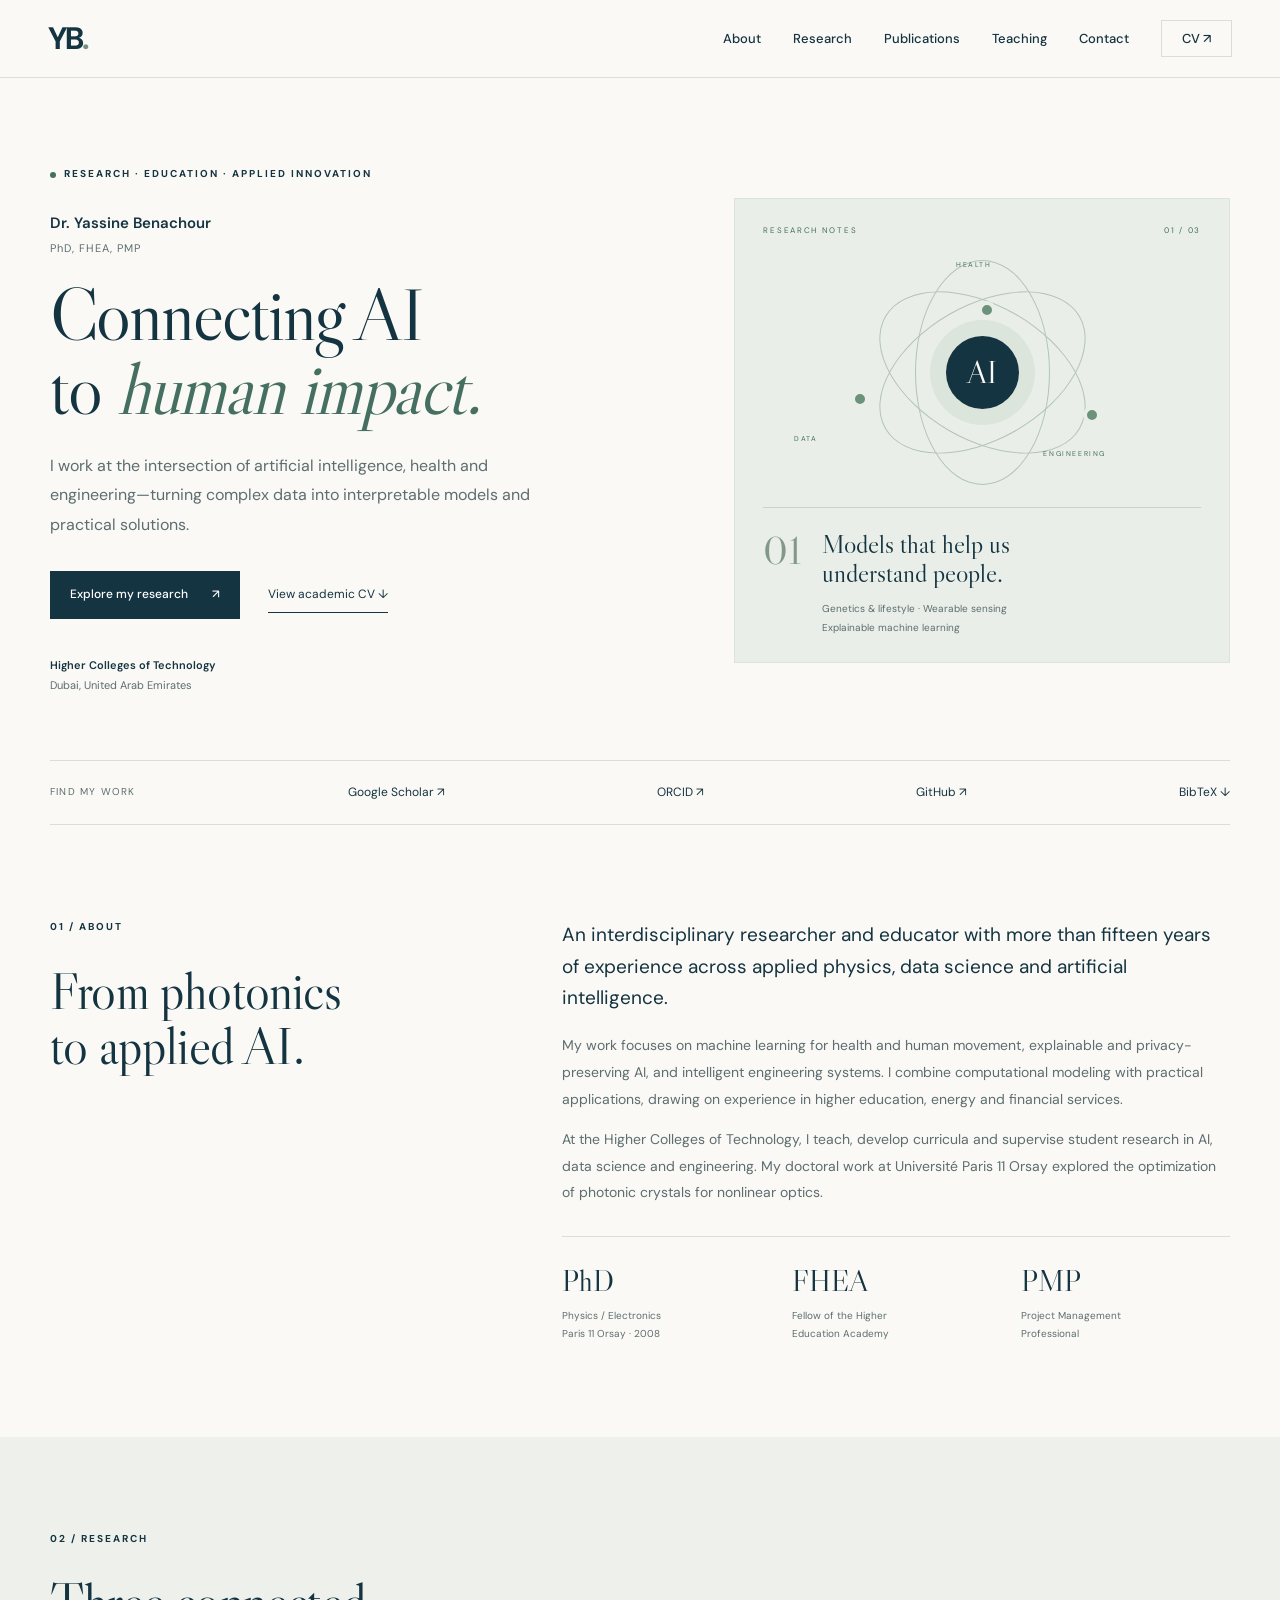
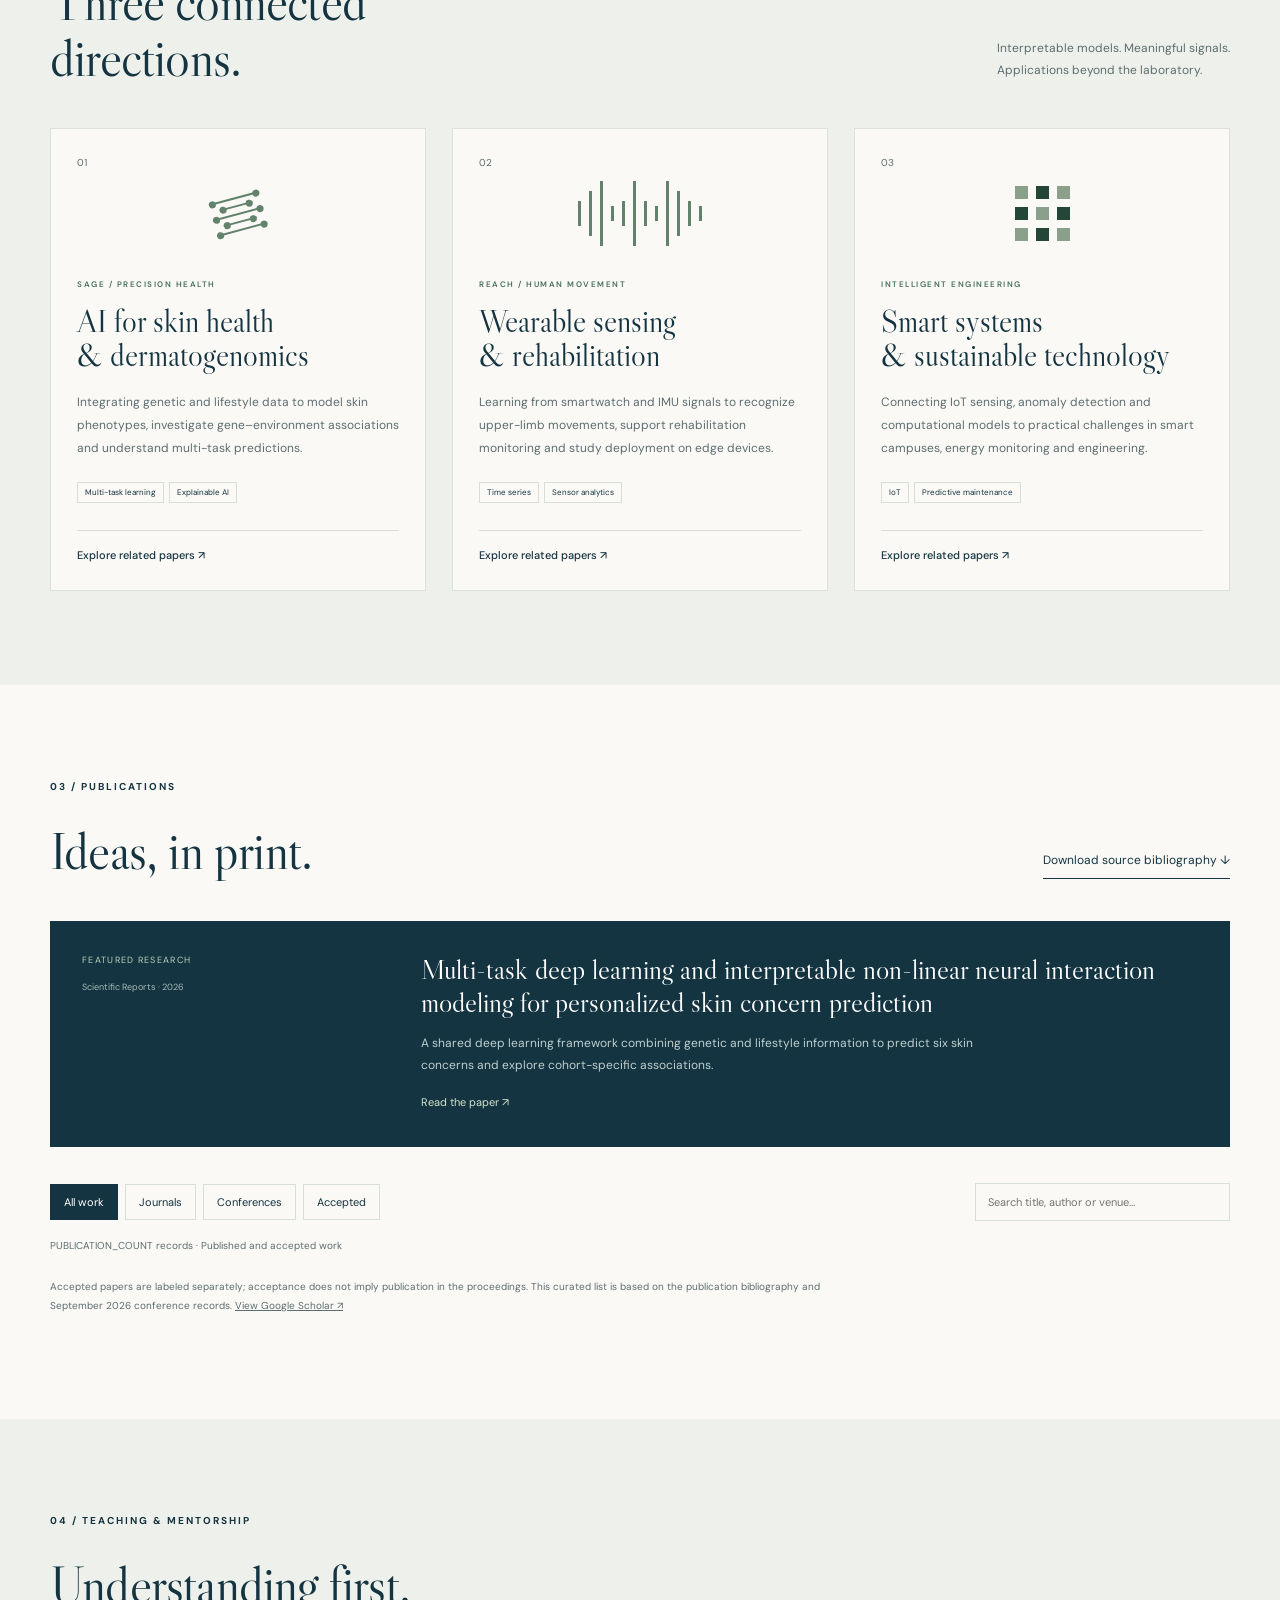
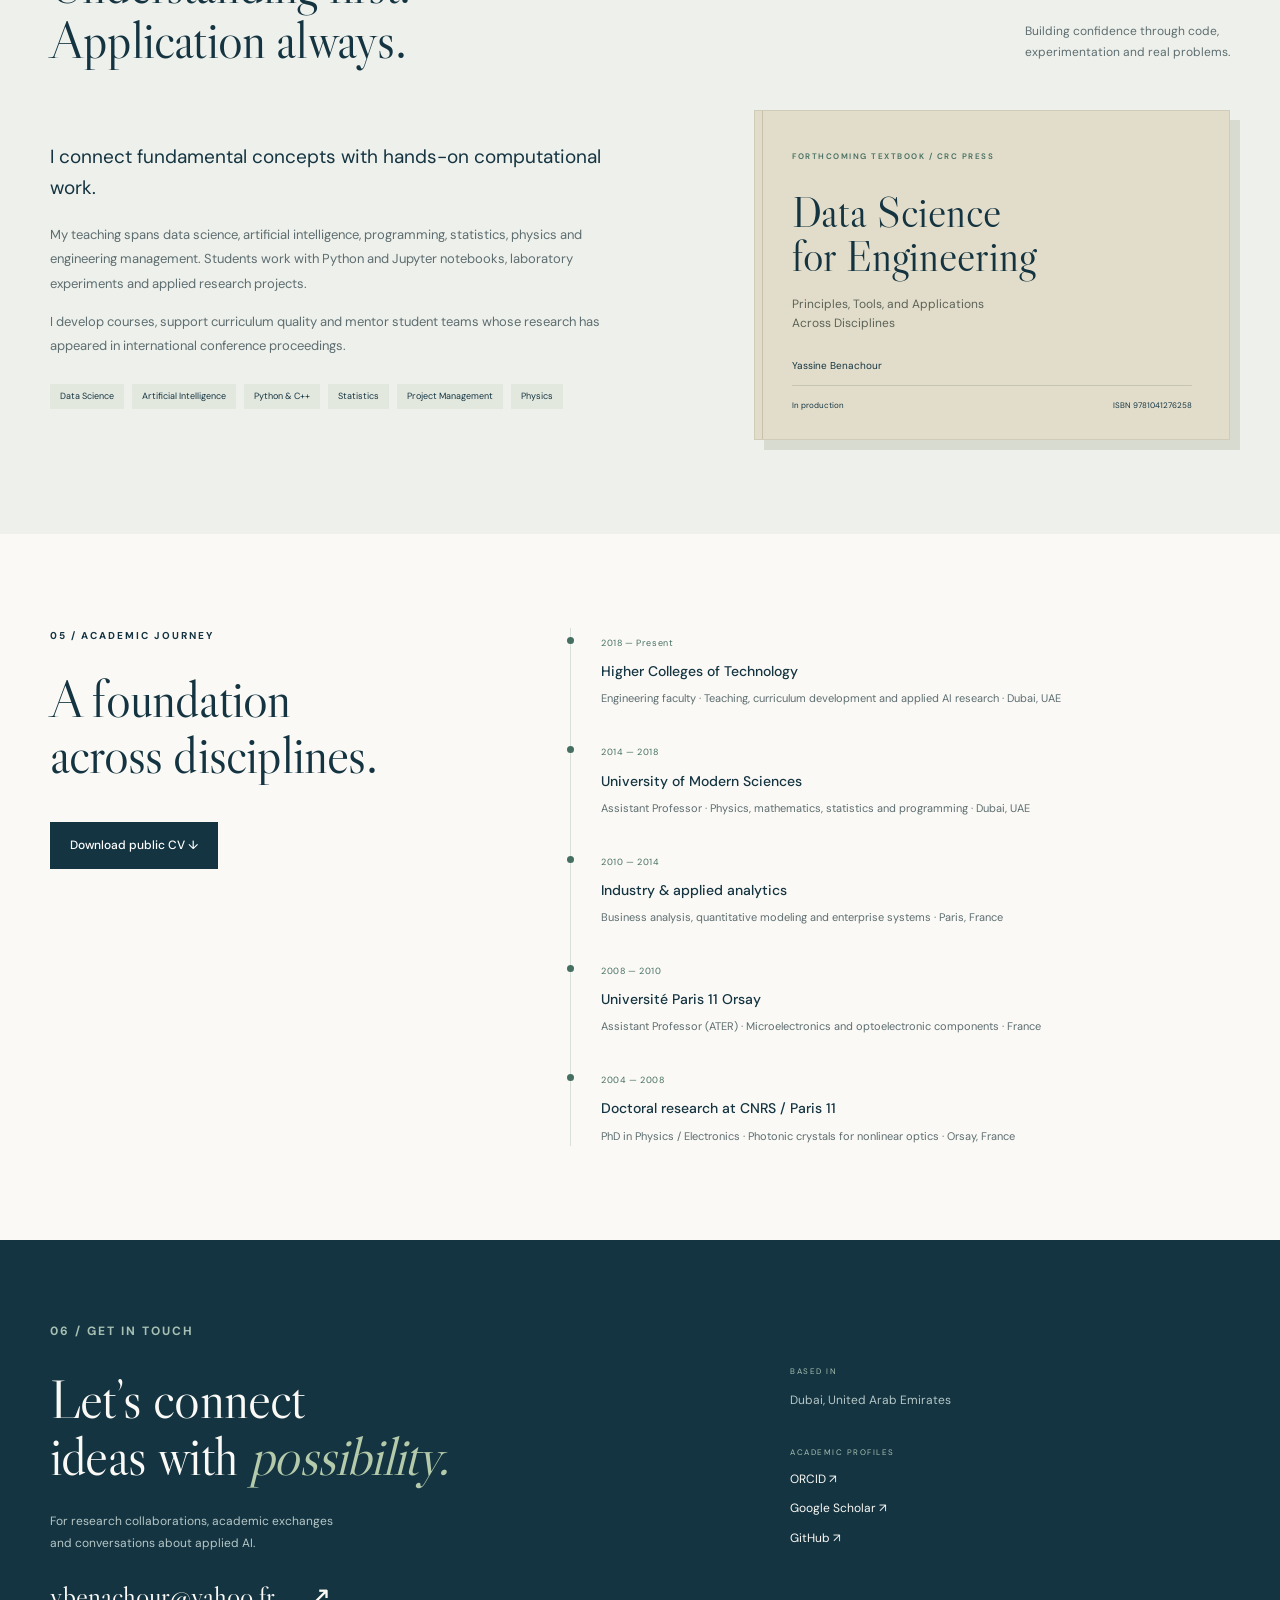
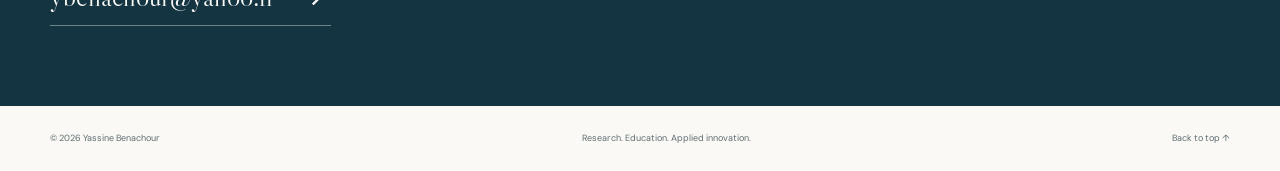
==== template.html @ 1b37aa32 "Add academic website with research, publications, teaching and public CV" ====
<!doctype html>
<html lang="en">
<head>
<meta charset="utf-8"><meta name="viewport" content="width=device-width, initial-scale=1">
<title>Dr. Yassine Benachour | Applied AI & Data Science</title>
<meta name="description" content="Yassine Benachour's research, publications and academic CV. Applied artificial intelligence, precision skin health, wearable rehabilitation and smart engineering systems.">
<meta name="theme-color" content="#133441">
<meta property="og:title" content="Dr. Yassine Benachour — Applied AI & Data Science"><meta property="og:description" content="Research at the intersection of artificial intelligence, health and engineering."><meta property="og:type" content="website">
<link rel="icon" href="favicon.svg" type="image/svg+xml"><link rel="stylesheet" href="styles.css">
<script src="script.js" defer></script>
</head>
<body>
<a class="skip" href="#main">Skip to content</a>
<header class="header"><a class="brand" href="#home" aria-label="Yassine Benachour home">YB<span class="brand-dot">.</span></a><button class="menu-toggle" aria-expanded="false" aria-controls="navigation">Menu <span aria-hidden="true">☰</span></button><nav id="navigation" aria-label="Main navigation"><a href="#about">About</a><a href="#research">Research</a><a href="#publications">Publications</a><a href="#teaching">Teaching</a><a href="#contact">Contact</a><a class="nav-cv" href="Yassine_Benachour_CV.pdf" target="_blank" rel="noopener">CV <span aria-hidden="true">↗</span></a></nav></header>
<main id="main">
<section class="hero wrap" id="home"><div class="hero-copy"><p class="eyebrow"><span></span> Research · Education · Applied innovation</p><p class="intro">Dr. Yassine Benachour <span>PhD, FHEA, PMP</span></p><h1>Connecting AI<br>to <em>human impact.</em></h1><p class="hero-description">I work at the intersection of artificial intelligence, health and engineering—turning complex data into interpretable models and practical solutions.</p><div class="hero-actions"><a class="button" href="#research">Explore my research <span aria-hidden="true">↗</span></a><a class="text-link" href="Yassine_Benachour_CV.pdf" target="_blank" rel="noopener">View academic CV <span aria-hidden="true">↓</span></a></div><p class="affiliation">Higher Colleges of Technology <span>Dubai, United Arab Emirates</span></p></div><aside class="research-note" aria-label="Research focus"><div class="note-top"><span>RESEARCH NOTES</span><span>01 / 03</span></div><div class="orbital" aria-hidden="true"><div class="orbit orbit-one"></div><div class="orbit orbit-two"></div><div class="orbit orbit-three"></div><div class="core">AI</div><span class="satellite sat-one"></span><span class="satellite sat-two"></span><span class="satellite sat-three"></span><span class="orbit-label label-health">HEALTH</span><span class="orbit-label label-data">DATA</span><span class="orbit-label label-engineering">ENGINEERING</span></div><div class="note-bottom"><span class="note-number">01</span><div><h2>Models that help us<br>understand people.</h2><p>Genetics & lifestyle · Wearable sensing<br>Explainable machine learning</p></div></div></aside></section>
<div class="profile-links wrap" aria-label="Academic profiles"><span>Find my work</span><a href="https://scholar.google.com/citations?user=nbWX6e0AAAAJ" target="_blank" rel="noopener noreferrer">Google Scholar ↗</a><a href="https://orcid.org/0000-0003-3141-0830" target="_blank" rel="noopener noreferrer">ORCID ↗</a><a href="https://github.com/ybenachour" target="_blank" rel="noopener noreferrer">GitHub ↗</a><a href="publications.bib" download>BibTeX ↓</a></div>
<section class="section wrap about" id="about"><div><p class="eyebrow">01 / About</p><h2>From photonics<br>to applied AI.</h2></div><div class="about-body"><p class="lead">An interdisciplinary researcher and educator with more than fifteen years of experience across applied physics, data science and artificial intelligence.</p><p>My work focuses on machine learning for health and human movement, explainable and privacy-preserving AI, and intelligent engineering systems. I combine computational modeling with practical applications, drawing on experience in higher education, energy and financial services.</p><p>At the Higher Colleges of Technology, I teach, develop curricula and supervise student research in AI, data science and engineering. My doctoral work at Université Paris 11 Orsay explored the optimization of photonic crystals for nonlinear optics.</p><div class="credentials"><div><strong>PhD</strong><span>Physics / Electronics<br>Paris 11 Orsay · 2008</span></div><div><strong>FHEA</strong><span>Fellow of the Higher<br>Education Academy</span></div><div><strong>PMP</strong><span>Project Management<br>Professional</span></div></div></div></section>
<section class="research-section" id="research"><div class="wrap section"><div class="section-heading"><div><p class="eyebrow">02 / Research</p><h2>Three connected<br>directions.</h2></div><p>Interpretable models. Meaningful signals.<br>Applications beyond the laboratory.</p></div><div class="research-grid"><article class="research-card"><span class="card-number">01</span><div class="mini-visual gene" aria-hidden="true"><i></i><i></i><i></i><i></i><i></i></div><p class="small-label">SAGE / Precision health</p><h3>AI for skin health<br>& dermatogenomics</h3><p>Integrating genetic and lifestyle data to model skin phenotypes, investigate gene–environment associations and understand multi-task predictions.</p><div class="tags"><span>Multi-task learning</span><span>Explainable AI</span></div><a href="#publications" class="research-filter" data-query="skin">Explore related papers ↗</a></article><article class="research-card"><span class="card-number">02</span><div class="mini-visual waveform" aria-hidden="true"><i></i><i></i><i></i><i></i><i></i><i></i><i></i><i></i><i></i><i></i><i></i><i></i></div><p class="small-label">REACH / Human movement</p><h3>Wearable sensing<br>& rehabilitation</h3><p>Learning from smartwatch and IMU signals to recognize upper-limb movements, support rehabilitation monitoring and study deployment on edge devices.</p><div class="tags"><span>Time series</span><span>Sensor analytics</span></div><a href="#publications" class="research-filter" data-query="rehabilitation">Explore related papers ↗</a></article><article class="research-card"><span class="card-number">03</span><div class="mini-visual matrix" aria-hidden="true"><i></i><i></i><i></i><i></i><i></i><i></i><i></i><i></i><i></i></div><p class="small-label">Intelligent engineering</p><h3>Smart systems<br>& sustainable technology</h3><p>Connecting IoT sensing, anomaly detection and computational models to practical challenges in smart campuses, energy monitoring and engineering.</p><div class="tags"><span>IoT</span><span>Predictive maintenance</span></div><a href="#publications" class="research-filter" data-query="solar">Explore related papers ↗</a></article></div></div></section>
<section class="section wrap" id="publications"><div class="section-heading"><div><p class="eyebrow">03 / Publications</p><h2>Ideas, in print.</h2></div><a class="text-link" href="publications.bib" download>Download source bibliography ↓</a></div><div class="featured-paper"><div class="featured-label">Featured research<span>Scientific Reports · 2026</span></div><div><h3>Multi-task deep learning and interpretable non-linear neural interaction modeling for personalized skin concern prediction</h3><p>A shared deep learning framework combining genetic and lifestyle information to predict six skin concerns and explore cohort-specific associations.</p><a href="https://doi.org/10.1038/s41598-026-64005-w" target="_blank" rel="noopener noreferrer">Read the paper ↗</a></div></div><div class="publication-tools"><div class="filters" role="group" aria-label="Filter publications"><button class="active" data-filter="All" aria-pressed="true">All work</button><button data-filter="Journal" aria-pressed="false">Journals</button><button data-filter="Conference" aria-pressed="false">Conferences</button><button data-filter="Accepted" aria-pressed="false">Accepted</button></div><label class="search"><span class="sr-only">Search publications</span><input type="search" id="publication-search" placeholder="Search title, author or venue…"></label></div><p id="result-count" class="result-count" aria-live="polite">PUBLICATION_COUNT records · Published and accepted work</p><div id="publication-list"><!-- PUBLICATIONS --></div><p id="no-results" hidden>No papers match your search. Try another keyword or select “All work”.</p><p class="publication-footnote">Accepted papers are labeled separately; acceptance does not imply publication in the proceedings. This curated list is based on the publication bibliography and September 2026 conference records. <a href="https://scholar.google.com/citations?user=nbWX6e0AAAAJ" target="_blank" rel="noopener noreferrer">View Google Scholar ↗</a></p></section>
<section class="teaching-section" id="teaching"><div class="section wrap"><div class="section-heading"><div><p class="eyebrow">04 / Teaching & mentorship</p><h2>Understanding first.<br>Application always.</h2></div><p>Building confidence through code,<br>experimentation and real problems.</p></div><div class="teaching-grid"><div><p class="lead">I connect fundamental concepts with hands-on computational work.</p><p>My teaching spans data science, artificial intelligence, programming, statistics, physics and engineering management. Students work with Python and Jupyter notebooks, laboratory experiments and applied research projects.</p><p>I develop courses, support curriculum quality and mentor student teams whose research has appeared in international conference proceedings.</p><div class="course-tags"><span>Data Science</span><span>Artificial Intelligence</span><span>Python & C++</span><span>Statistics</span><span>Project Management</span><span>Physics</span></div></div><aside class="book-feature"><div class="book-spine" aria-hidden="true"></div><p class="small-label">Forthcoming textbook / CRC Press</p><h3>Data Science<br>for Engineering</h3><p class="book-subtitle">Principles, Tools, and Applications<br>Across Disciplines</p><p class="book-author">Yassine Benachour</p><div class="book-meta"><span>In production</span><span>ISBN 9781041276258</span></div></aside></div></div></section>
<section class="section wrap experience" id="cv"><div><p class="eyebrow">05 / Academic journey</p><h2>A foundation<br>across disciplines.</h2><a class="button" href="Yassine_Benachour_CV.pdf" download>Download public CV ↓</a></div><div class="timeline"><article><span>2018 — Present</span><h3>Higher Colleges of Technology</h3><p>Engineering faculty · Teaching, curriculum development and applied AI research · Dubai, UAE</p></article><article><span>2014 — 2018</span><h3>University of Modern Sciences</h3><p>Assistant Professor · Physics, mathematics, statistics and programming · Dubai, UAE</p></article><article><span>2010 — 2014</span><h3>Industry & applied analytics</h3><p>Business analysis, quantitative modeling and enterprise systems · Paris, France</p></article><article><span>2008 — 2010</span><h3>Université Paris 11 Orsay</h3><p>Assistant Professor (ATER) · Microelectronics and optoelectronic components · France</p></article><article><span>2004 — 2008</span><h3>Doctoral research at CNRS / Paris 11</h3><p>PhD in Physics / Electronics · Photonic crystals for nonlinear optics · Orsay, France</p></article></div></section>
<section class="contact-section" id="contact"><div class="wrap contact-inner"><div><p class="eyebrow">06 / Get in touch</p><h2>Let’s connect<br>ideas with <em>possibility.</em></h2><p>For research collaborations, academic exchanges<br>and conversations about applied AI.</p><a class="contact-email" href="mailto:ybenachour@yahoo.fr">ybenachour@yahoo.fr <span aria-hidden="true">↗</span></a></div><div class="contact-details"><span>BASED IN</span><p>Dubai, United Arab Emirates</p><span>ACADEMIC PROFILES</span><a href="https://orcid.org/0000-0003-3141-0830" target="_blank" rel="noopener noreferrer">ORCID ↗</a><a href="https://scholar.google.com/citations?user=nbWX6e0AAAAJ" target="_blank" rel="noopener noreferrer">Google Scholar ↗</a><a href="https://github.com/ybenachour" target="_blank" rel="noopener noreferrer">GitHub ↗</a></div></div></section>
</main><footer class="wrap footer"><p>© <span id="year">2026</span> Yassine Benachour</p><p>Research. Education. Applied innovation.</p><a href="#home">Back to top ↑</a></footer>
</body></html>
---- styles.css ----
@import url('https://fonts.googleapis.com/css2?family=DM+Sans:wght@400;500;600;700&family=Libre+Caslon+Display&display=swap');
:root{--paper:#faf9f5;--ink:#143441;--muted:#5d6d70;--line:#d8ded9;--green:#456f61;--light:#eef1eb;--serif:'Libre Caslon Display',Georgia,serif;--sans:'DM Sans',Arial,sans-serif}*{box-sizing:border-box}html{scroll-behavior:smooth;scroll-padding-top:90px}body{margin:0;background:var(--paper);color:var(--ink);font:16px/1.65 var(--sans)}a{color:inherit;text-decoration:none}a:hover{color:var(--green)}button,input{font:inherit}button,a,input{touch-action:manipulation}button{cursor:pointer}button:focus-visible,a:focus-visible,input:focus-visible{outline:3px solid #bd773b;outline-offset:5px}.wrap{width:min(1180px,calc(100% - 96px));margin-inline:auto}.header{padding:20px 48px;display:flex;justify-content:space-between;align-items:center;border-bottom:1px solid var(--line);background:rgba(250,249,245,.97);position:sticky;top:0;z-index:10}.brand{font:700 31px/1 var(--sans);letter-spacing:-2px}.brand-dot{color:#729181}.header nav{display:flex;align-items:center;gap:32px;font-size:13px;font-weight:500}.nav-cv{border:1px solid var(--line);padding:7px 20px}.menu-toggle{display:none}.hero{display:grid;grid-template-columns:1.25fr 1fr;gap:65px;padding-block:88px 65px;align-items:center}.eyebrow{text-transform:uppercase;letter-spacing:2px;font-size:10px;font-weight:700;display:flex;align-items:center;gap:8px;margin:0 0 28px}.eyebrow>span{display:inline-block;width:6px;height:6px;border-radius:50%;background:var(--green)}.intro{font-size:15px;font-weight:600;margin-bottom:20px}.intro span{display:block;font-size:11px;font-weight:400;color:var(--muted);letter-spacing:1px;margin-top:3px}h1,h2,h3,p{margin-top:0}h1{font:normal clamp(54px,5.7vw,84px)/1.02 var(--serif);letter-spacing:-2px;margin-bottom:25px}em{font-weight:normal;color:var(--green)}.hero-description{font-size:16px;color:var(--muted);max-width:510px;line-height:1.85}.hero-actions{display:flex;align-items:center;gap:28px;margin-top:32px}.button{display:inline-flex;align-items:center;justify-content:center;gap:24px;background:var(--ink);color:white;padding:14px 20px;font-size:12px;font-weight:500}.button:hover{background:var(--green);color:white}.text-link{font-size:12px;border-bottom:1px solid var(--ink);padding-block:7px}.affiliation{margin:37px 0 0;font-size:11px;font-weight:600}.affiliation span{display:block;font-size:11px;font-weight:400;color:var(--muted);margin-top:2px}.research-note{background:#e9eee8;min-height:455px;position:relative;border:1px solid #dce3db;padding:25px 28px}.note-top{display:flex;justify-content:space-between;font-size:8px;letter-spacing:1.7px;color:var(--green)}.orbital{height:270px;position:relative;width:100%;display:flex;align-items:center;justify-content:center;overflow:hidden}.orbit{position:absolute;border:1px solid #b2c4b8;border-radius:50%;width:225px;height:135px;transform:rotate(-30deg)}.orbit-two{transform:rotate(30deg)}.orbit-three{transform:rotate(90deg)}.core{width:73px;height:73px;display:grid;place-items:center;border-radius:50%;background:var(--ink);color:var(--paper);font:31px var(--serif);box-shadow:0 0 0 16px #dce5db}.satellite{position:absolute;background:#6d927c;border:4px solid #e9eee8;width:18px;height:18px;border-radius:50%;top:64px;left:49%}.sat-two{top:153px;left:20%}.sat-three{top:169px;left:73%}.orbit-label{position:absolute;font-size:7px;letter-spacing:1.6px;color:var(--green)}.label-health{top:22px;left:44%}.label-data{top:196px;left:7%}.label-engineering{top:211px;left:64%}.note-bottom{border-top:1px solid #c9d5c8;display:flex;gap:20px;padding-top:22px}.note-number{font:40px/1 var(--serif);color:#829989}.note-bottom h2{font:26px/1.08 var(--serif);margin-bottom:12px}.note-bottom p{font-size:10px;color:var(--muted);margin-bottom:0;line-height:1.9}.profile-links{display:flex;align-items:center;justify-content:space-between;border-top:1px solid var(--line);border-bottom:1px solid var(--line);padding-block:22px;font-size:12px}.profile-links>span{font-size:10px;color:var(--muted);text-transform:uppercase;letter-spacing:1.2px}.section{padding-block:94px}.section h2{font:normal 52px/1.06 var(--serif);letter-spacing:-.8px;margin-bottom:25px}.about{display:grid;grid-template-columns:1fr 1.6fr;gap:95px}.about-body>p{font-size:14px;color:var(--muted);line-height:1.9}.about-body .lead,.lead{font-size:19px;line-height:1.65;color:var(--ink)}.credentials{display:grid;grid-template-columns:repeat(3,1fr);border-top:1px solid var(--line);margin-top:30px;padding-top:25px;gap:20px}.credentials strong{font:30px var(--serif);display:block;margin-bottom:8px}.credentials span{font-size:10px;color:var(--muted);line-height:1.8;display:block}.research-section{background:var(--light)}.section-heading{display:flex;justify-content:space-between;align-items:flex-end;gap:35px;margin-bottom:42px}.section-heading h2{margin-bottom:0}.section-heading>p{color:var(--muted);font-size:12px;line-height:1.8;margin-bottom:4px}.research-grid{display:grid;grid-template-columns:repeat(3,1fr);gap:26px}.research-card{background:var(--paper);padding:26px;position:relative;border:1px solid #dce1da;display:flex;flex-direction:column}.card-number{font-size:10px;color:var(--muted)}.mini-visual{height:85px;display:flex;align-items:center;justify-content:center;gap:8px;margin-bottom:22px}.mini-visual i{display:block;background:#63826b}.gene{flex-direction:column;gap:6px;transform:rotate(-15deg)}.gene i{width:52px;height:2px;position:relative}.gene i:before,.gene i:after{content:'';width:7px;height:7px;border-radius:50%;background:#63826b;position:absolute;left:0;top:-2px}.gene i:after{left:auto;right:0}.gene i:nth-child(2),.gene i:nth-child(4){width:34px}.waveform i{width:3px;height:25px}.waveform i:nth-child(2n){height:45px}.waveform i:nth-child(3n){height:65px}.waveform i:nth-child(4n){height:15px}.matrix{display:grid;grid-template-columns:repeat(3,13px);grid-template-rows:repeat(3,13px);gap:8px;align-content:center}.matrix i{height:13px;width:13px;background:#8aa08a}.matrix i:nth-child(2n){background:#244638}.small-label{text-transform:uppercase;letter-spacing:1.5px;font-size:8px;font-weight:600;margin-bottom:13px;color:var(--green)}.research-card h3{font:31px/1.1 var(--serif);margin-bottom:19px}.research-card>p:not(.small-label){font-size:12px;color:var(--muted);line-height:1.9;flex:1}.tags{display:flex;gap:5px;flex-wrap:wrap;margin-block:10px 27px}.tags span{border:1px solid var(--line);font-size:8px;padding:3px 7px}.research-card>a{font-size:11px;font-weight:500;border-top:1px solid var(--line);padding-top:15px}.featured-paper{background:var(--ink);color:white;padding:32px;display:grid;grid-template-columns:1fr 2.6fr;gap:40px;margin-bottom:36px}.featured-label{font-size:9px;letter-spacing:1.3px;text-transform:uppercase;color:#b8d1bd}.featured-label span{display:block;color:#a5b9b6;font-size:9px;text-transform:none;letter-spacing:0;margin-top:12px}.featured-paper h3{font:28px/1.2 var(--serif);margin-bottom:13px}.featured-paper p{font-size:12px;line-height:1.8;color:#bfcfce;max-width:600px}.featured-paper a{font-size:11px;color:#d3e4c9}.publication-tools{display:flex;justify-content:space-between;gap:20px;align-items:center}.filters{display:flex;gap:7px;flex-wrap:wrap}.filters button{background:transparent;border:1px solid var(--line);color:var(--ink);font-size:11px;padding:8px 13px}.filters button.active{background:var(--ink);border-color:var(--ink);color:white}.search input{background:transparent;border:1px solid var(--line);border-radius:0;padding:9px 12px;font-size:11px;width:255px;max-width:100%;color:var(--ink)}.result-count{font-size:10px;color:var(--muted);margin-block:17px 5px}.publication{display:grid;grid-template-columns:85px 1fr;gap:17px;padding-block:26px;border-bottom:1px solid var(--line)}.publication[hidden]{display:none}.pub-year{font:25px var(--serif);padding-top:3px}.pub-year>span{display:block;font:9px var(--sans);color:var(--muted);margin-top:6px}.pub-status{font-size:8px;color:var(--green);text-transform:uppercase;letter-spacing:1px;margin-bottom:5px}.publication h3{font:23px/1.25 var(--serif);max-width:850px;margin-bottom:7px}.publication p{font-size:11px;color:var(--muted);margin-bottom:4px;line-height:1.7}.publication .venue{font-style:italic}.publication a,.awaiting{font-size:10px;display:inline-block;margin-top:7px}.awaiting{color:var(--muted)}.publication-footnote{font-size:10px;color:var(--muted);line-height:1.9;margin-top:23px;max-width:800px}.publication-footnote a{text-decoration:underline}.teaching-section{background:#eef0eb}.teaching-grid{display:grid;grid-template-columns:1.25fr 1fr;gap:110px;align-items:center}.teaching-grid>div>p:not(.lead){font-size:13px;line-height:1.9;color:var(--muted)}.course-tags{display:flex;gap:8px;flex-wrap:wrap;padding-top:12px}.course-tags span{padding:5px 10px;background:#e3e8df;font-size:9px}.book-feature{background:#e2ddca;padding:39px 37px 24px;position:relative;min-height:330px;box-shadow:10px 10px 0 #d7dbd0;border:1px solid #d1ccb8}.book-spine{position:absolute;left:7px;top:0;bottom:0;border-left:1px solid #c8c0a8}.book-feature .small-label{font-size:8px}.book-feature h3{font:43px/1.03 var(--serif);margin:27px 0 16px}.book-subtitle{font-size:12px;color:#5b6257}.book-author{font-size:10px;margin-top:24px}.book-meta{display:flex;justify-content:space-between;border-top:1px solid #c6c4b2;padding-top:13px;font-size:8px}.experience{display:grid;grid-template-columns:1fr 1.5fr;gap:80px}.experience .button{margin-top:14px}.timeline{border-left:1px solid var(--line);padding-left:30px}.timeline article{position:relative;padding-bottom:28px}.timeline article:last-child{padding-bottom:0}.timeline article:before{content:'';position:absolute;width:7px;height:7px;left:-34px;top:9px;background:var(--green);border-radius:50%}.timeline span{font-size:9px;letter-spacing:.6px;color:var(--green)}.timeline h3{font-size:14px;font-weight:500;margin:6px 0}.timeline p{font-size:11px;color:var(--muted);line-height:1.8;margin-bottom:0}.contact-section{background:var(--ink);color:var(--paper)}.contact-inner{display:grid;grid-template-columns:1.5fr 1fr;gap:80px;padding-block:80px}.contact-inner .eyebrow{color:#a7c0b3}.contact-inner h2{font:54px/1.05 var(--serif);letter-spacing:-.8px;margin-bottom:25px}.contact-inner em{color:#b4caaa}.contact-inner p{color:#b6c7c7;font-size:12px;line-height:1.9}.contact-email{font:28px var(--serif);display:inline-block;border-bottom:1px solid #6c8589;padding-block:12px}.contact-email:hover{color:#c3d5bb}.contact-email span{margin-left:27px}.contact-details{padding-top:45px;display:flex;flex-direction:column;align-items:flex-start}.contact-details>span{font-size:8px;color:#a7c0b3;letter-spacing:1.5px}.contact-details>p{margin:10px 0 35px}.contact-details>a{font-size:12px;margin-top:10px}.contact-details>a:hover{color:#b4caaa}.footer{display:flex;align-items:center;justify-content:space-between;padding-block:25px;font-size:9px;color:var(--muted);gap:15px}.footer p{margin:0}.skip{position:fixed;left:20px;top:-70px;background:white;padding:10px;z-index:30}.skip:focus{top:15px}.sr-only{position:absolute;width:1px;height:1px;padding:0;margin:-1px;overflow:hidden;clip:rect(0,0,0,0);white-space:nowrap;border:0}@media(min-width:1500px){.hero{padding-block:110px 85px}}@media(max-width:1000px){.wrap{width:calc(100% - 60px)}.header{padding:18px 30px}.header nav{gap:20px}.hero{gap:35px}.hero-actions{gap:17px}.research-note{padding:22px;min-height:430px}.about{gap:45px}.research-grid{gap:15px}.research-card{padding:21px}.research-card h3{font-size:27px}.teaching-grid{gap:55px}.experience{gap:40px}}@media(max-width:760px){html{scroll-padding-top:80px}.wrap{width:calc(100% - 40px)}.header{padding:17px 20px}.menu-toggle{display:block;background:none;border:1px solid var(--line);padding:5px 11px;font-size:11px;color:var(--ink)}.header nav{display:flex;gap:14px;flex-wrap:wrap;justify-content:flex-end;max-width:80%;font-size:10px}.js .header nav{display:none;position:absolute;top:66px;right:0;left:0;background:var(--paper);padding:25px;max-width:none;box-shadow:0 8px 12px #14344110}.js .header nav.open{display:flex}.hero{grid-template-columns:1fr;padding-block:50px 35px;gap:35px}h1{font-size:64px;letter-spacing:-1.5px}.hero-description{font-size:14px;max-width:550px}.research-note{min-height:390px;padding:22px 28px}.orbital{height:230px;max-width:350px;margin:auto}.note-bottom h2{font-size:27px}.hero-actions{gap:25px}.profile-links{flex-wrap:wrap;justify-content:flex-start;gap:17px 25px;font-size:10px}.profile-links>span{width:100%;font-size:9px}.section{padding-block:60px}.section h2{font-size:43px}.about{grid-template-columns:1fr;gap:18px}.about .eyebrow{margin-bottom:20px}.about-body .lead{font-size:18px}.section-heading{align-items:flex-start;flex-direction:column;gap:20px;margin-bottom:30px}.research-grid{grid-template-columns:1fr;gap:20px}.research-card{padding:26px}.mini-visual{position:absolute;right:30px;top:23px;width:90px;height:70px;margin:0}.research-card .small-label{margin-top:60px}.research-card h3{font-size:35px}.research-card>p:not(.small-label){font-size:13px}.featured-paper{grid-template-columns:1fr;gap:20px;padding:25px}.featured-label span{margin-top:6px}.featured-paper h3{font-size:27px}.publication-tools{align-items:stretch;flex-direction:column;gap:15px}.search input{width:100%;font-size:13px}.publication{grid-template-columns:53px 1fr;gap:10px}.publication h3{font-size:22px}.pub-year{font-size:23px}.publication p{font-size:10px}.teaching-grid,.experience{grid-template-columns:1fr;gap:35px}.book-feature{max-width:440px;min-height:350px;width:100%}.experience h2 br{display:none}.contact-inner{grid-template-columns:1fr;gap:25px;padding-block:60px}.contact-inner h2{font-size:48px}.contact-details{padding-top:12px}.contact-email{font-size:26px}.contact-email span{margin-left:10px}.footer{flex-wrap:wrap}.footer p:nth-child(2){display:none}}@media(prefers-reduced-motion:reduce){html{scroll-behavior:auto}}@media print{.header,.hero,.profile-links,.research-section,.teaching-section,.contact-section,.footer,.publication-tools,.research-note,.about,.experience,.featured-paper,.publication-footnote,.result-count{display:none}.section{padding:0}.wrap{width:100%}.publication{break-inside:avoid}.publication[hidden]{display:grid}.section-heading .text-link{display:none}}
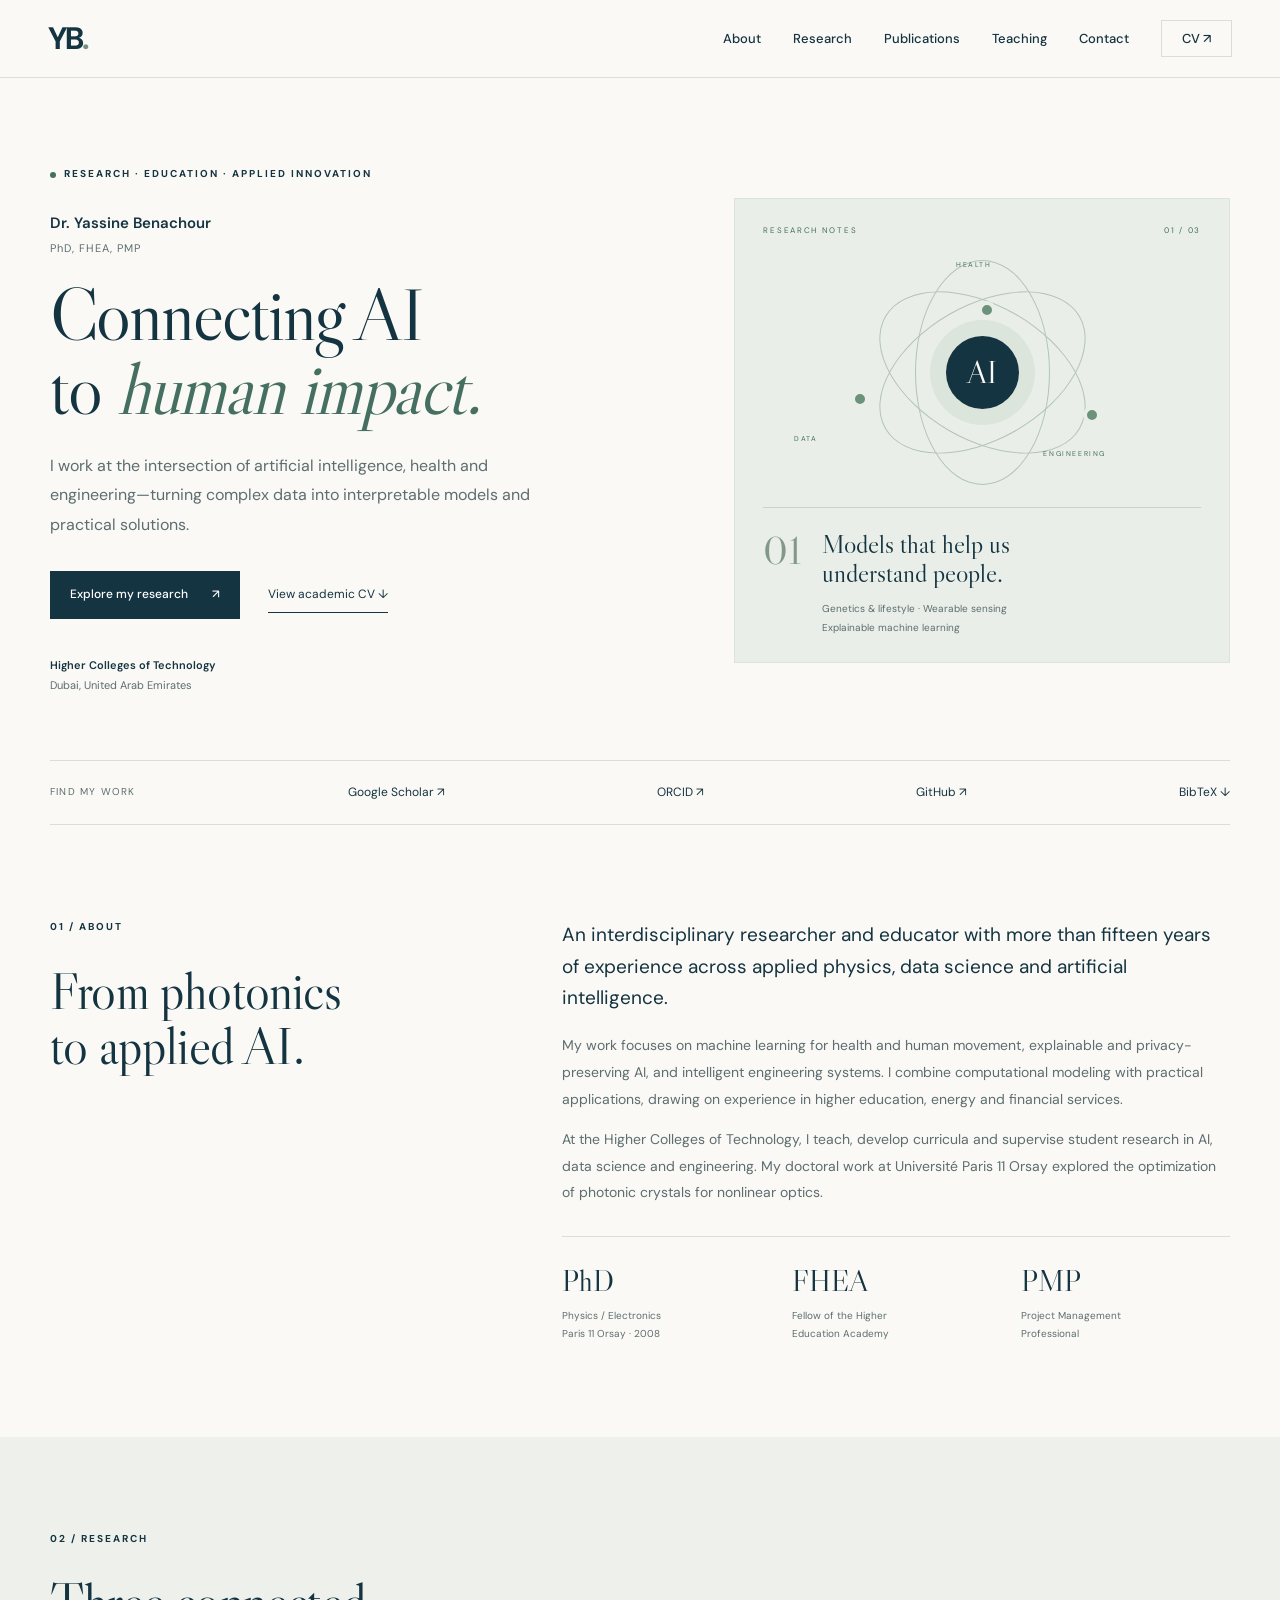
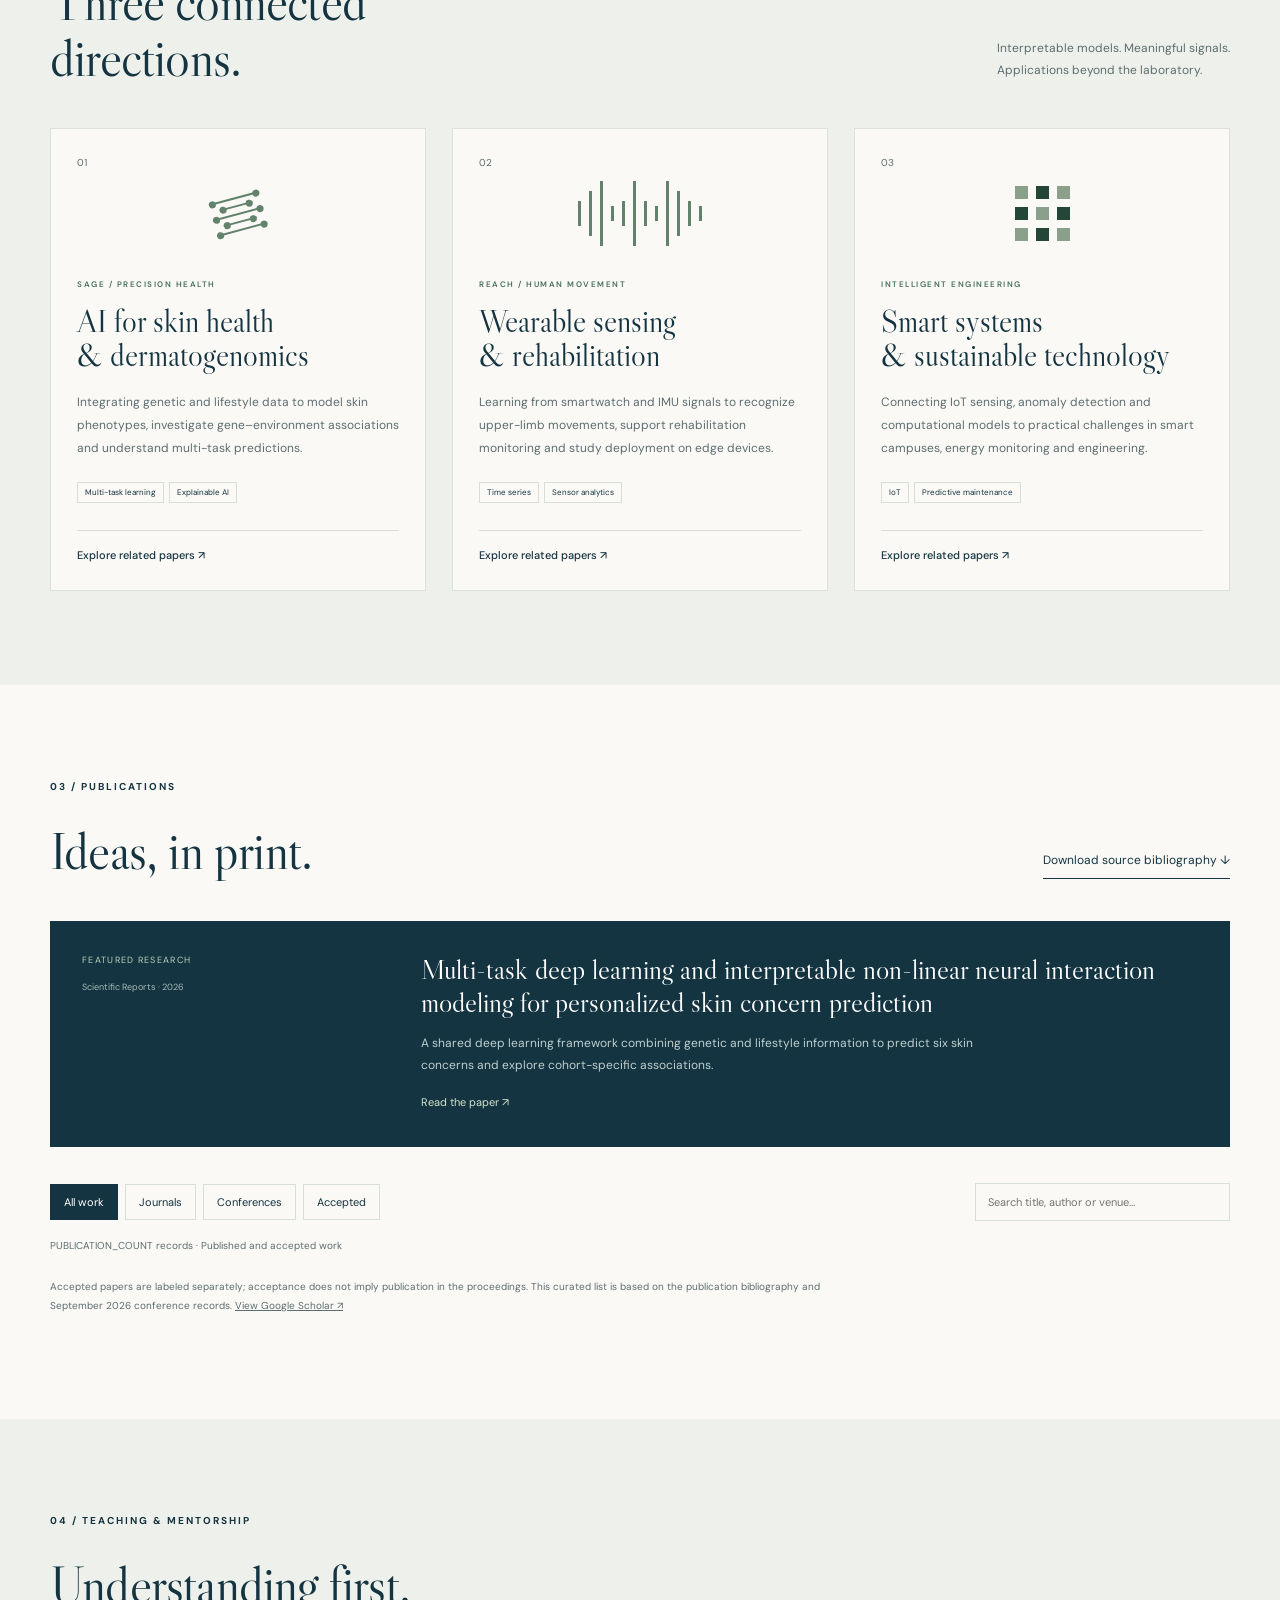
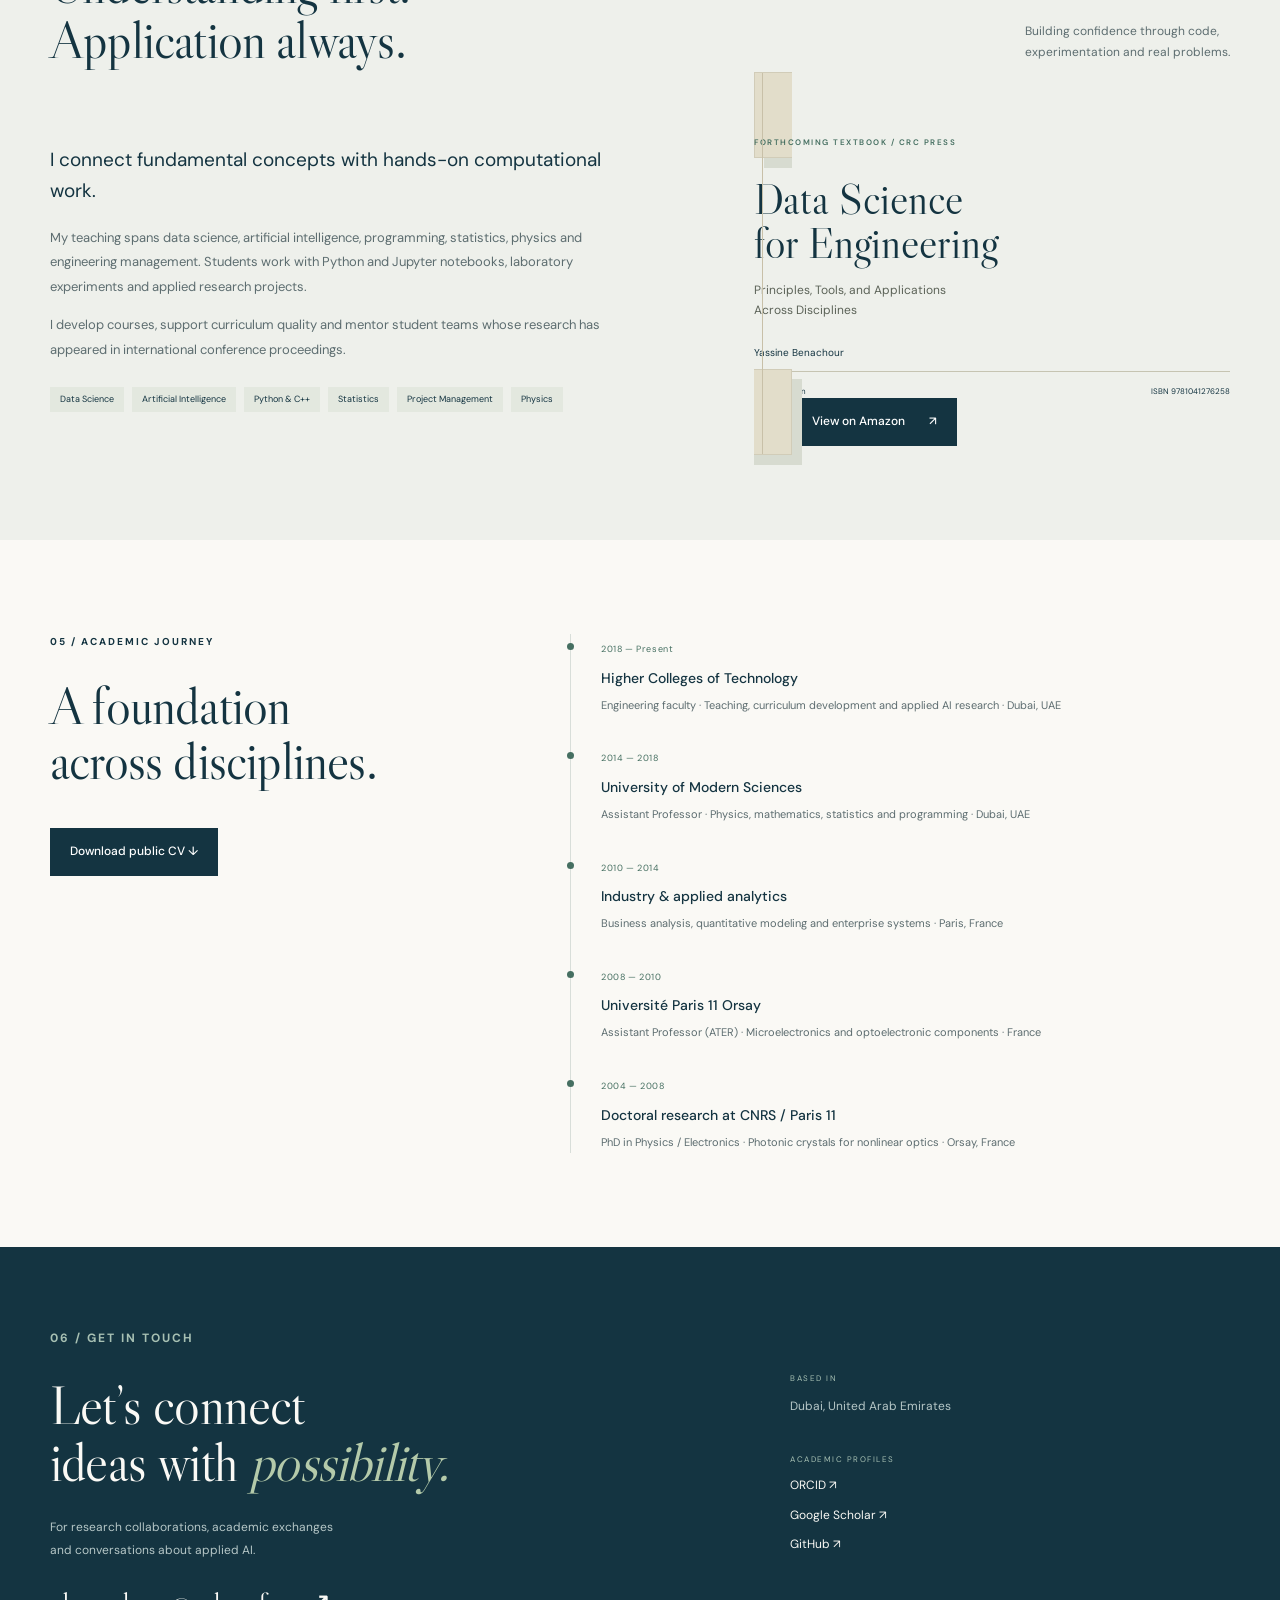
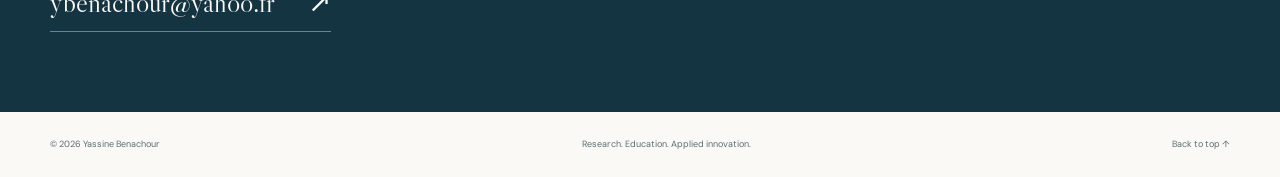
==== commit 7837a0c1: "Link textbook cover and Amazon button to book listing" ====
--- a/template.html
+++ b/template.html
@@ -18,7 +18,7 @@
 <section class="section wrap about" id="about"><div><p class="eyebrow">01 / About</p><h2>From photonics<br>to applied AI.</h2></div><div class="about-body"><p class="lead">An interdisciplinary researcher and educator with more than fifteen years of experience across applied physics, data science and artificial intelligence.</p><p>My work focuses on machine learning for health and human movement, explainable and privacy-preserving AI, and intelligent engineering systems. I combine computational modeling with practical applications, drawing on experience in higher education, energy and financial services.</p><p>At the Higher Colleges of Technology, I teach, develop curricula and supervise student research in AI, data science and engineering. My doctoral work at Université Paris 11 Orsay explored the optimization of photonic crystals for nonlinear optics.</p><div class="credentials"><div><strong>PhD</strong><span>Physics / Electronics<br>Paris 11 Orsay · 2008</span></div><div><strong>FHEA</strong><span>Fellow of the Higher<br>Education Academy</span></div><div><strong>PMP</strong><span>Project Management<br>Professional</span></div></div></div></section>
 <section class="research-section" id="research"><div class="wrap section"><div class="section-heading"><div><p class="eyebrow">02 / Research</p><h2>Three connected<br>directions.</h2></div><p>Interpretable models. Meaningful signals.<br>Applications beyond the laboratory.</p></div><div class="research-grid"><article class="research-card"><span class="card-number">01</span><div class="mini-visual gene" aria-hidden="true"><i></i><i></i><i></i><i></i><i></i></div><p class="small-label">SAGE / Precision health</p><h3>AI for skin health<br>& dermatogenomics</h3><p>Integrating genetic and lifestyle data to model skin phenotypes, investigate gene–environment associations and understand multi-task predictions.</p><div class="tags"><span>Multi-task learning</span><span>Explainable AI</span></div><a href="#publications" class="research-filter" data-query="skin">Explore related papers ↗</a></article><article class="research-card"><span class="card-number">02</span><div class="mini-visual waveform" aria-hidden="true"><i></i><i></i><i></i><i></i><i></i><i></i><i></i><i></i><i></i><i></i><i></i><i></i></div><p class="small-label">REACH / Human movement</p><h3>Wearable sensing<br>& rehabilitation</h3><p>Learning from smartwatch and IMU signals to recognize upper-limb movements, support rehabilitation monitoring and study deployment on edge devices.</p><div class="tags"><span>Time series</span><span>Sensor analytics</span></div><a href="#publications" class="research-filter" data-query="rehabilitation">Explore related papers ↗</a></article><article class="research-card"><span class="card-number">03</span><div class="mini-visual matrix" aria-hidden="true"><i></i><i></i><i></i><i></i><i></i><i></i><i></i><i></i><i></i></div><p class="small-label">Intelligent engineering</p><h3>Smart systems<br>& sustainable technology</h3><p>Connecting IoT sensing, anomaly detection and computational models to practical challenges in smart campuses, energy monitoring and engineering.</p><div class="tags"><span>IoT</span><span>Predictive maintenance</span></div><a href="#publications" class="research-filter" data-query="solar">Explore related papers ↗</a></article></div></div></section>
 <section class="section wrap" id="publications"><div class="section-heading"><div><p class="eyebrow">03 / Publications</p><h2>Ideas, in print.</h2></div><a class="text-link" href="publications.bib" download>Download source bibliography ↓</a></div><div class="featured-paper"><div class="featured-label">Featured research<span>Scientific Reports · 2026</span></div><div><h3>Multi-task deep learning and interpretable non-linear neural interaction modeling for personalized skin concern prediction</h3><p>A shared deep learning framework combining genetic and lifestyle information to predict six skin concerns and explore cohort-specific associations.</p><a href="https://doi.org/10.1038/s41598-026-64005-w" target="_blank" rel="noopener noreferrer">Read the paper ↗</a></div></div><div class="publication-tools"><div class="filters" role="group" aria-label="Filter publications"><button class="active" data-filter="All" aria-pressed="true">All work</button><button data-filter="Journal" aria-pressed="false">Journals</button><button data-filter="Conference" aria-pressed="false">Conferences</button><button data-filter="Accepted" aria-pressed="false">Accepted</button></div><label class="search"><span class="sr-only">Search publications</span><input type="search" id="publication-search" placeholder="Search title, author or venue…"></label></div><p id="result-count" class="result-count" aria-live="polite">PUBLICATION_COUNT records · Published and accepted work</p><div id="publication-list"><!-- PUBLICATIONS --></div><p id="no-results" hidden>No papers match your search. Try another keyword or select “All work”.</p><p class="publication-footnote">Accepted papers are labeled separately; acceptance does not imply publication in the proceedings. This curated list is based on the publication bibliography and September 2026 conference records. <a href="https://scholar.google.com/citations?user=nbWX6e0AAAAJ" target="_blank" rel="noopener noreferrer">View Google Scholar ↗</a></p></section>
-<section class="teaching-section" id="teaching"><div class="section wrap"><div class="section-heading"><div><p class="eyebrow">04 / Teaching & mentorship</p><h2>Understanding first.<br>Application always.</h2></div><p>Building confidence through code,<br>experimentation and real problems.</p></div><div class="teaching-grid"><div><p class="lead">I connect fundamental concepts with hands-on computational work.</p><p>My teaching spans data science, artificial intelligence, programming, statistics, physics and engineering management. Students work with Python and Jupyter notebooks, laboratory experiments and applied research projects.</p><p>I develop courses, support curriculum quality and mentor student teams whose research has appeared in international conference proceedings.</p><div class="course-tags"><span>Data Science</span><span>Artificial Intelligence</span><span>Python & C++</span><span>Statistics</span><span>Project Management</span><span>Physics</span></div></div><aside class="book-feature"><div class="book-spine" aria-hidden="true"></div><p class="small-label">Forthcoming textbook / CRC Press</p><h3>Data Science<br>for Engineering</h3><p class="book-subtitle">Principles, Tools, and Applications<br>Across Disciplines</p><p class="book-author">Yassine Benachour</p><div class="book-meta"><span>In production</span><span>ISBN 9781041276258</span></div></aside></div></div></section>
+<section class="teaching-section" id="teaching"><div class="section wrap"><div class="section-heading"><div><p class="eyebrow">04 / Teaching & mentorship</p><h2>Understanding first.<br>Application always.</h2></div><p>Building confidence through code,<br>experimentation and real problems.</p></div><div class="teaching-grid"><div><p class="lead">I connect fundamental concepts with hands-on computational work.</p><p>My teaching spans data science, artificial intelligence, programming, statistics, physics and engineering management. Students work with Python and Jupyter notebooks, laboratory experiments and applied research projects.</p><p>I develop courses, support curriculum quality and mentor student teams whose research has appeared in international conference proceedings.</p><div class="course-tags"><span>Data Science</span><span>Artificial Intelligence</span><span>Python & C++</span><span>Statistics</span><span>Project Management</span><span>Physics</span></div></div><aside class="textbook-feature"><a class="book-feature book-cover-link" href="https://www.amazon.com/dp/1041276257?lv=shuf&amp;channelId=500&amp;plpRedirect=mhFallback" target="_blank" rel="noopener noreferrer" aria-label="View Data Science for Engineering on Amazon (opens in a new tab)"><div class="book-spine" aria-hidden="true"></div><p class="small-label">Forthcoming textbook / CRC Press</p><h3>Data Science<br>for Engineering</h3><p class="book-subtitle">Principles, Tools, and Applications<br>Across Disciplines</p><p class="book-author">Yassine Benachour</p><div class="book-meta"><span>In production</span><span>ISBN 9781041276258</span></div></a><a class="button book-amazon-link" href="https://www.amazon.com/dp/1041276257?lv=shuf&amp;channelId=500&amp;plpRedirect=mhFallback" target="_blank" rel="noopener noreferrer">View on Amazon <span aria-hidden="true">↗</span></a></aside></div></div></section>
 <section class="section wrap experience" id="cv"><div><p class="eyebrow">05 / Academic journey</p><h2>A foundation<br>across disciplines.</h2><a class="button" href="Yassine_Benachour_CV.pdf" download>Download public CV ↓</a></div><div class="timeline"><article><span>2018 — Present</span><h3>Higher Colleges of Technology</h3><p>Engineering faculty · Teaching, curriculum development and applied AI research · Dubai, UAE</p></article><article><span>2014 — 2018</span><h3>University of Modern Sciences</h3><p>Assistant Professor · Physics, mathematics, statistics and programming · Dubai, UAE</p></article><article><span>2010 — 2014</span><h3>Industry & applied analytics</h3><p>Business analysis, quantitative modeling and enterprise systems · Paris, France</p></article><article><span>2008 — 2010</span><h3>Université Paris 11 Orsay</h3><p>Assistant Professor (ATER) · Microelectronics and optoelectronic components · France</p></article><article><span>2004 — 2008</span><h3>Doctoral research at CNRS / Paris 11</h3><p>PhD in Physics / Electronics · Photonic crystals for nonlinear optics · Orsay, France</p></article></div></section>
 <section class="contact-section" id="contact"><div class="wrap contact-inner"><div><p class="eyebrow">06 / Get in touch</p><h2>Let’s connect<br>ideas with <em>possibility.</em></h2><p>For research collaborations, academic exchanges<br>and conversations about applied AI.</p><a class="contact-email" href="mailto:ybenachour@yahoo.fr">ybenachour@yahoo.fr <span aria-hidden="true">↗</span></a></div><div class="contact-details"><span>BASED IN</span><p>Dubai, United Arab Emirates</p><span>ACADEMIC PROFILES</span><a href="https://orcid.org/0000-0003-3141-0830" target="_blank" rel="noopener noreferrer">ORCID ↗</a><a href="https://scholar.google.com/citations?user=nbWX6e0AAAAJ" target="_blank" rel="noopener noreferrer">Google Scholar ↗</a><a href="https://github.com/ybenachour" target="_blank" rel="noopener noreferrer">GitHub ↗</a></div></div></section>
 </main><footer class="wrap footer"><p>© <span id="year">2026</span> Yassine Benachour</p><p>Research. Education. Applied innovation.</p><a href="#home">Back to top ↑</a></footer>
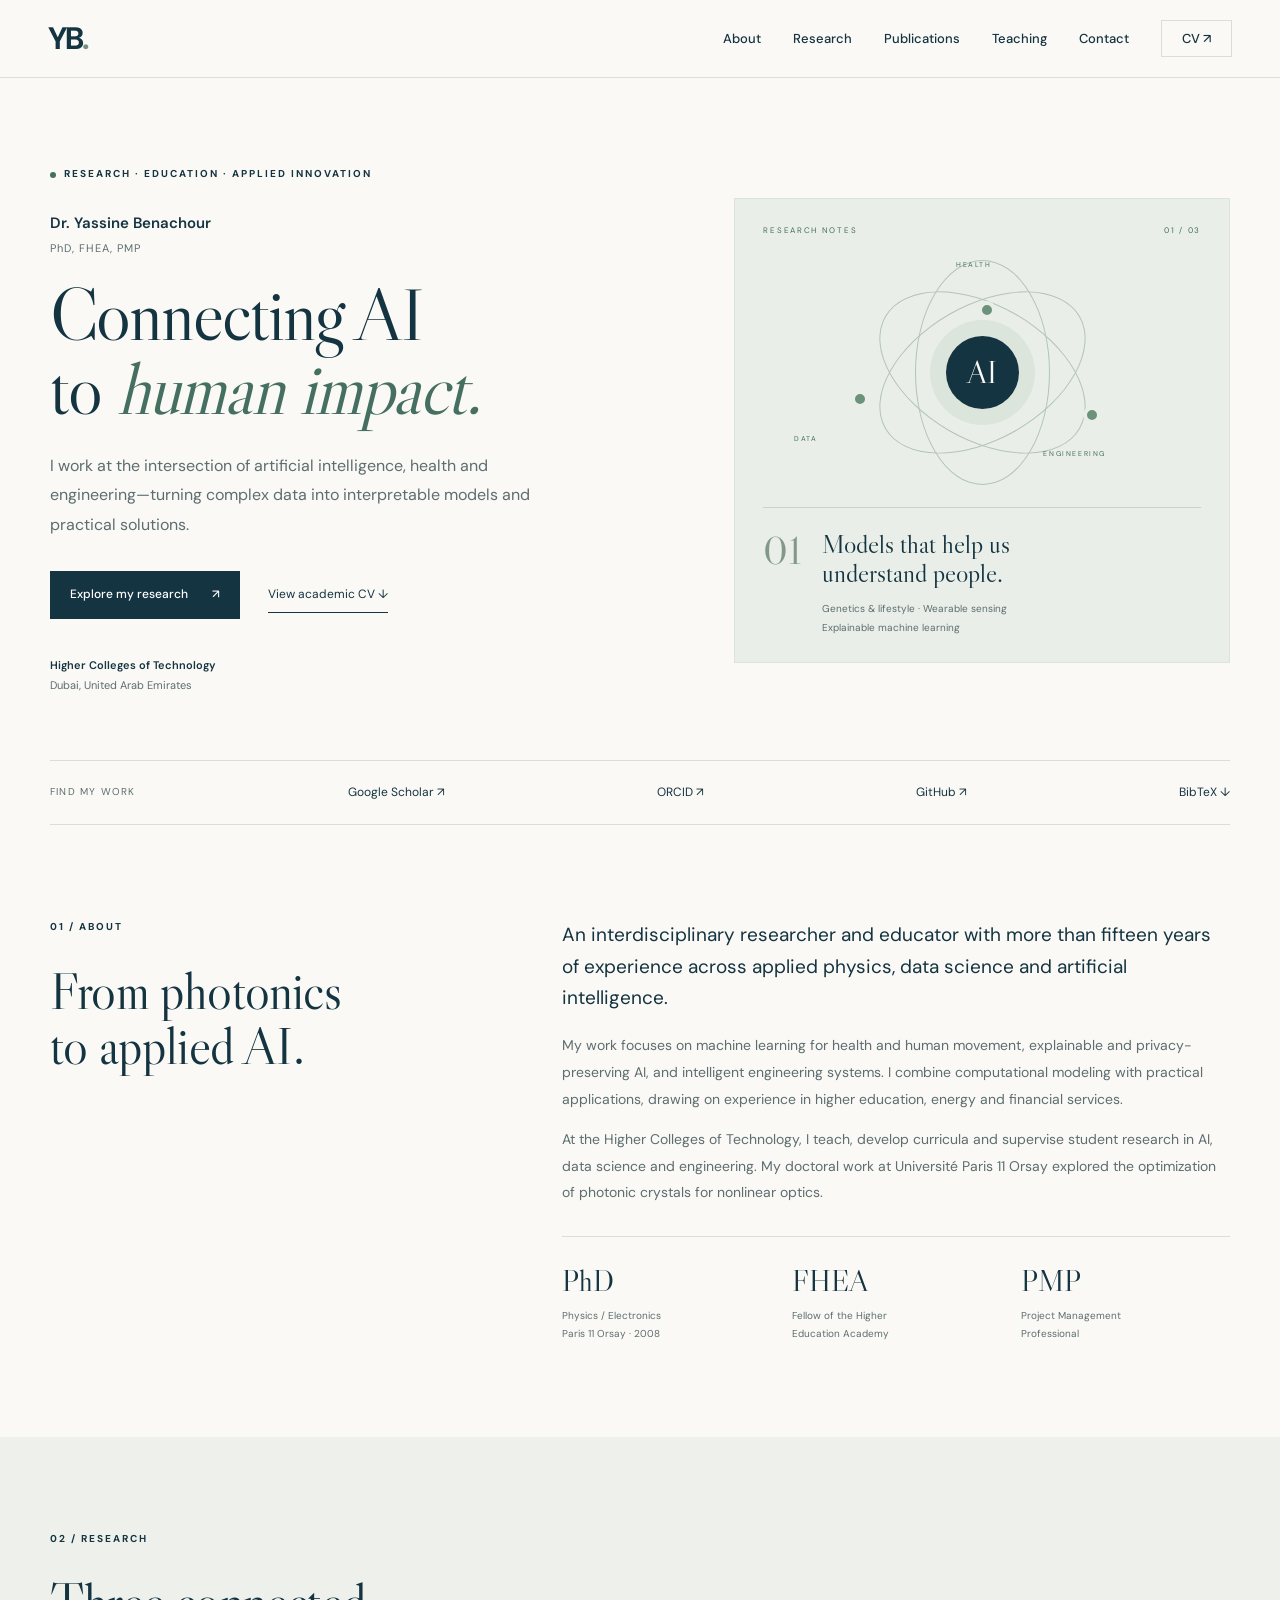
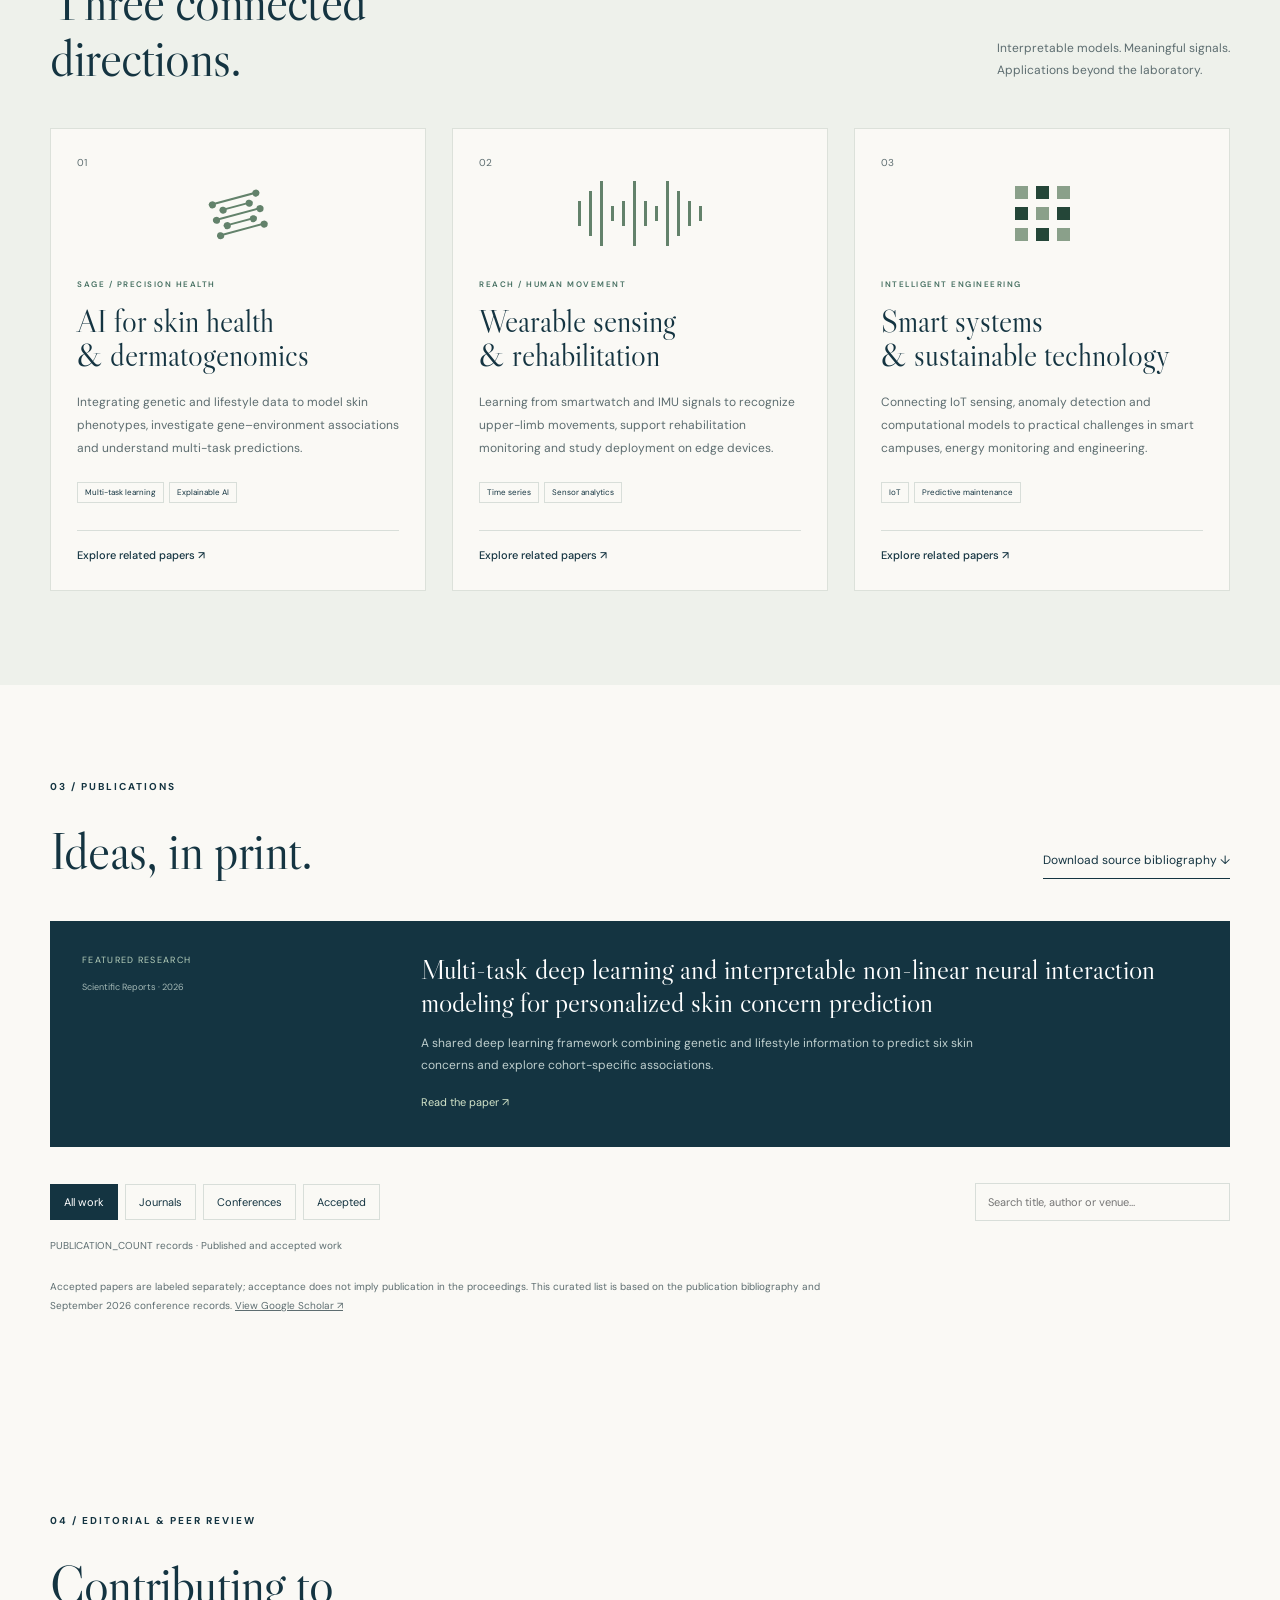
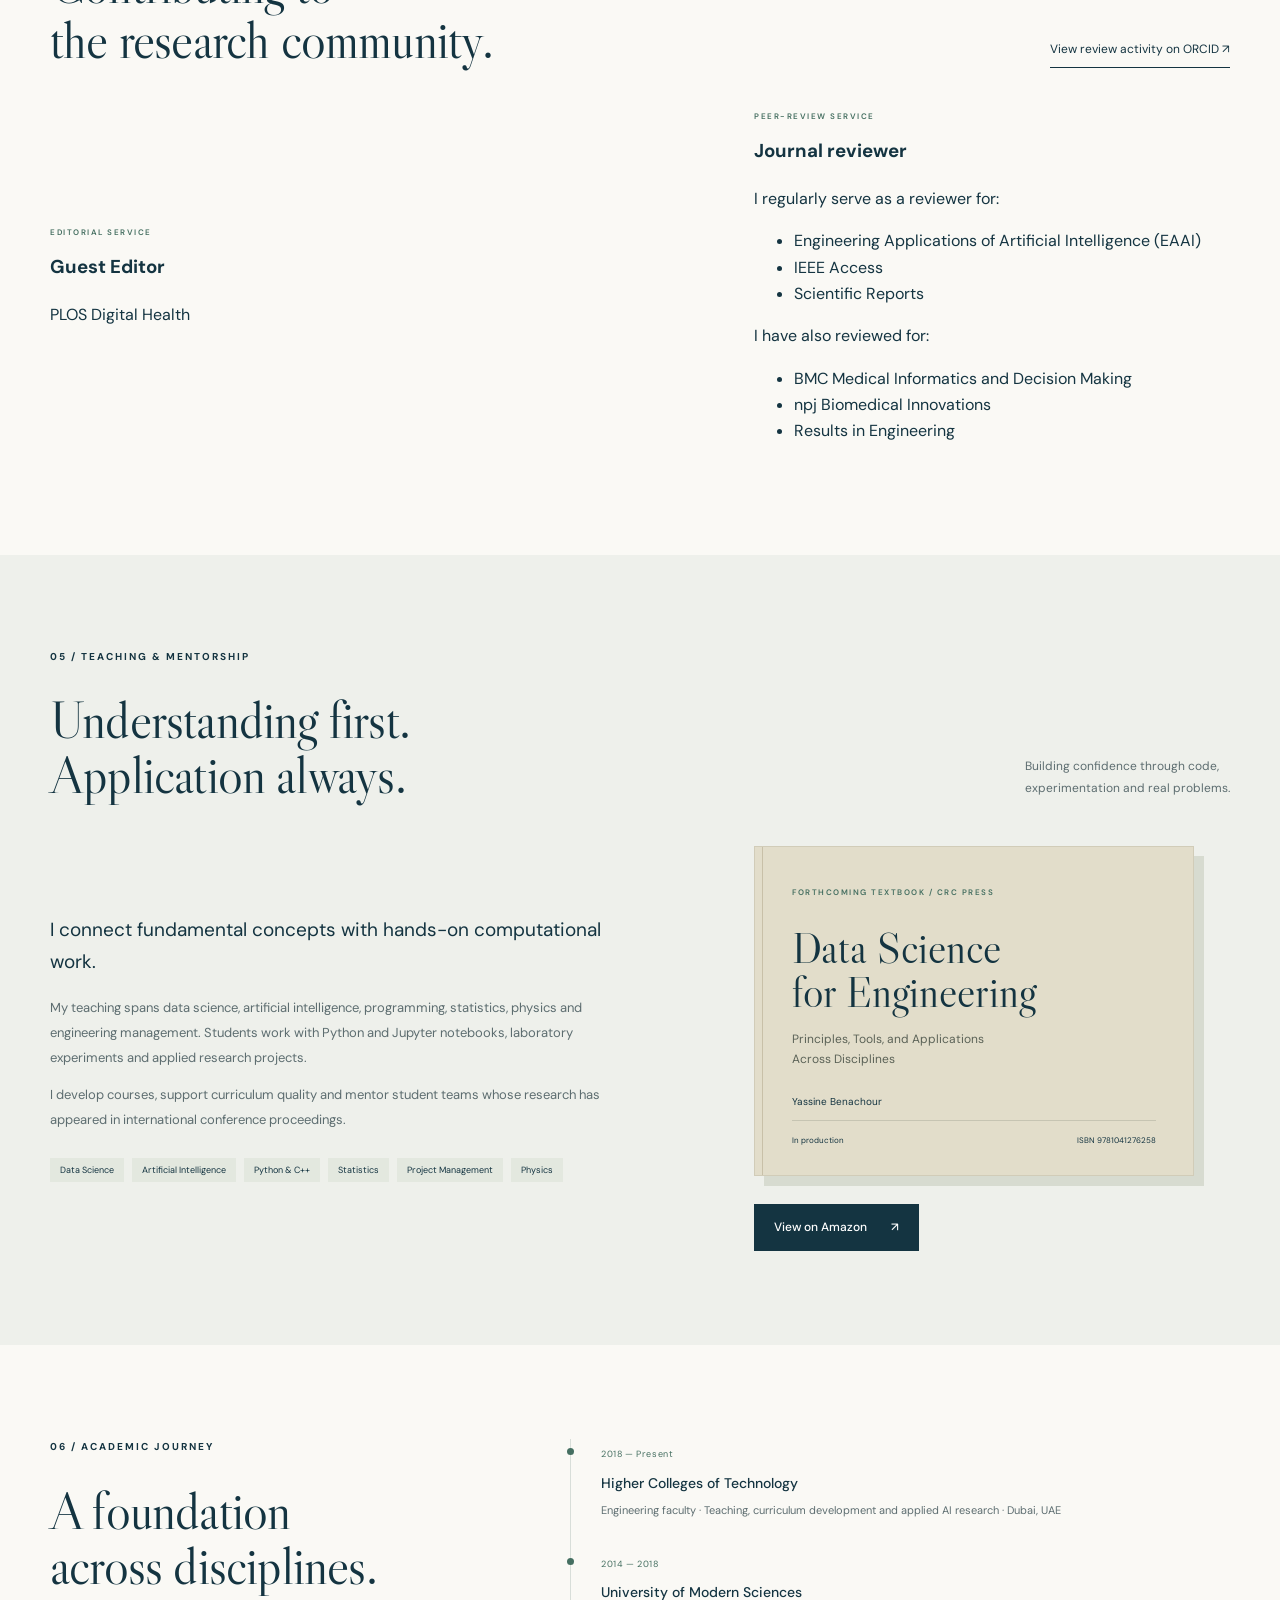
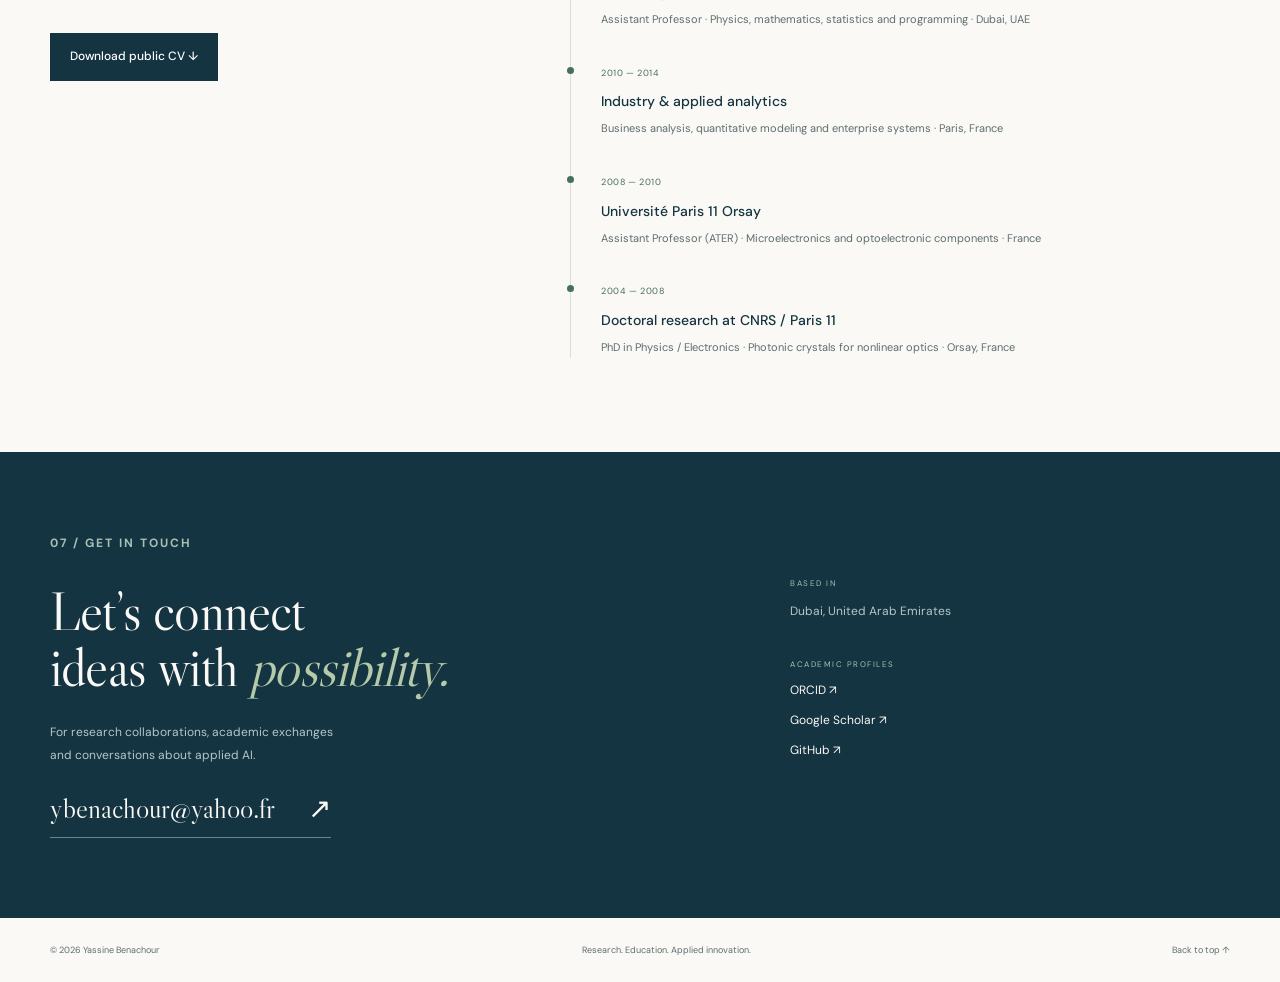
==== commit 0e24b1f1: "Add editorial and peer-review service section" ====
--- a/template.html
+++ b/template.html
@@ -18,8 +18,9 @@
 <section class="section wrap about" id="about"><div><p class="eyebrow">01 / About</p><h2>From photonics<br>to applied AI.</h2></div><div class="about-body"><p class="lead">An interdisciplinary researcher and educator with more than fifteen years of experience across applied physics, data science and artificial intelligence.</p><p>My work focuses on machine learning for health and human movement, explainable and privacy-preserving AI, and intelligent engineering systems. I combine computational modeling with practical applications, drawing on experience in higher education, energy and financial services.</p><p>At the Higher Colleges of Technology, I teach, develop curricula and supervise student research in AI, data science and engineering. My doctoral work at Université Paris 11 Orsay explored the optimization of photonic crystals for nonlinear optics.</p><div class="credentials"><div><strong>PhD</strong><span>Physics / Electronics<br>Paris 11 Orsay · 2008</span></div><div><strong>FHEA</strong><span>Fellow of the Higher<br>Education Academy</span></div><div><strong>PMP</strong><span>Project Management<br>Professional</span></div></div></div></section>
 <section class="research-section" id="research"><div class="wrap section"><div class="section-heading"><div><p class="eyebrow">02 / Research</p><h2>Three connected<br>directions.</h2></div><p>Interpretable models. Meaningful signals.<br>Applications beyond the laboratory.</p></div><div class="research-grid"><article class="research-card"><span class="card-number">01</span><div class="mini-visual gene" aria-hidden="true"><i></i><i></i><i></i><i></i><i></i></div><p class="small-label">SAGE / Precision health</p><h3>AI for skin health<br>& dermatogenomics</h3><p>Integrating genetic and lifestyle data to model skin phenotypes, investigate gene–environment associations and understand multi-task predictions.</p><div class="tags"><span>Multi-task learning</span><span>Explainable AI</span></div><a href="#publications" class="research-filter" data-query="skin">Explore related papers ↗</a></article><article class="research-card"><span class="card-number">02</span><div class="mini-visual waveform" aria-hidden="true"><i></i><i></i><i></i><i></i><i></i><i></i><i></i><i></i><i></i><i></i><i></i><i></i></div><p class="small-label">REACH / Human movement</p><h3>Wearable sensing<br>& rehabilitation</h3><p>Learning from smartwatch and IMU signals to recognize upper-limb movements, support rehabilitation monitoring and study deployment on edge devices.</p><div class="tags"><span>Time series</span><span>Sensor analytics</span></div><a href="#publications" class="research-filter" data-query="rehabilitation">Explore related papers ↗</a></article><article class="research-card"><span class="card-number">03</span><div class="mini-visual matrix" aria-hidden="true"><i></i><i></i><i></i><i></i><i></i><i></i><i></i><i></i><i></i></div><p class="small-label">Intelligent engineering</p><h3>Smart systems<br>& sustainable technology</h3><p>Connecting IoT sensing, anomaly detection and computational models to practical challenges in smart campuses, energy monitoring and engineering.</p><div class="tags"><span>IoT</span><span>Predictive maintenance</span></div><a href="#publications" class="research-filter" data-query="solar">Explore related papers ↗</a></article></div></div></section>
 <section class="section wrap" id="publications"><div class="section-heading"><div><p class="eyebrow">03 / Publications</p><h2>Ideas, in print.</h2></div><a class="text-link" href="publications.bib" download>Download source bibliography ↓</a></div><div class="featured-paper"><div class="featured-label">Featured research<span>Scientific Reports · 2026</span></div><div><h3>Multi-task deep learning and interpretable non-linear neural interaction modeling for personalized skin concern prediction</h3><p>A shared deep learning framework combining genetic and lifestyle information to predict six skin concerns and explore cohort-specific associations.</p><a href="https://doi.org/10.1038/s41598-026-64005-w" target="_blank" rel="noopener noreferrer">Read the paper ↗</a></div></div><div class="publication-tools"><div class="filters" role="group" aria-label="Filter publications"><button class="active" data-filter="All" aria-pressed="true">All work</button><button data-filter="Journal" aria-pressed="false">Journals</button><button data-filter="Conference" aria-pressed="false">Conferences</button><button data-filter="Accepted" aria-pressed="false">Accepted</button></div><label class="search"><span class="sr-only">Search publications</span><input type="search" id="publication-search" placeholder="Search title, author or venue…"></label></div><p id="result-count" class="result-count" aria-live="polite">PUBLICATION_COUNT records · Published and accepted work</p><div id="publication-list"><!-- PUBLICATIONS --></div><p id="no-results" hidden>No papers match your search. Try another keyword or select “All work”.</p><p class="publication-footnote">Accepted papers are labeled separately; acceptance does not imply publication in the proceedings. This curated list is based on the publication bibliography and September 2026 conference records. <a href="https://scholar.google.com/citations?user=nbWX6e0AAAAJ" target="_blank" rel="noopener noreferrer">View Google Scholar ↗</a></p></section>
-<section class="teaching-section" id="teaching"><div class="section wrap"><div class="section-heading"><div><p class="eyebrow">04 / Teaching & mentorship</p><h2>Understanding first.<br>Application always.</h2></div><p>Building confidence through code,<br>experimentation and real problems.</p></div><div class="teaching-grid"><div><p class="lead">I connect fundamental concepts with hands-on computational work.</p><p>My teaching spans data science, artificial intelligence, programming, statistics, physics and engineering management. Students work with Python and Jupyter notebooks, laboratory experiments and applied research projects.</p><p>I develop courses, support curriculum quality and mentor student teams whose research has appeared in international conference proceedings.</p><div class="course-tags"><span>Data Science</span><span>Artificial Intelligence</span><span>Python & C++</span><span>Statistics</span><span>Project Management</span><span>Physics</span></div></div><aside class="textbook-feature"><a class="book-feature book-cover-link" href="https://www.amazon.com/dp/1041276257?lv=shuf&amp;channelId=500&amp;plpRedirect=mhFallback" target="_blank" rel="noopener noreferrer" aria-label="View Data Science for Engineering on Amazon (opens in a new tab)"><div class="book-spine" aria-hidden="true"></div><p class="small-label">Forthcoming textbook / CRC Press</p><h3>Data Science<br>for Engineering</h3><p class="book-subtitle">Principles, Tools, and Applications<br>Across Disciplines</p><p class="book-author">Yassine Benachour</p><div class="book-meta"><span>In production</span><span>ISBN 9781041276258</span></div></a><a class="button book-amazon-link" href="https://www.amazon.com/dp/1041276257?lv=shuf&amp;channelId=500&amp;plpRedirect=mhFallback" target="_blank" rel="noopener noreferrer">View on Amazon <span aria-hidden="true">↗</span></a></aside></div></div></section>
-<section class="section wrap experience" id="cv"><div><p class="eyebrow">05 / Academic journey</p><h2>A foundation<br>across disciplines.</h2><a class="button" href="Yassine_Benachour_CV.pdf" download>Download public CV ↓</a></div><div class="timeline"><article><span>2018 — Present</span><h3>Higher Colleges of Technology</h3><p>Engineering faculty · Teaching, curriculum development and applied AI research · Dubai, UAE</p></article><article><span>2014 — 2018</span><h3>University of Modern Sciences</h3><p>Assistant Professor · Physics, mathematics, statistics and programming · Dubai, UAE</p></article><article><span>2010 — 2014</span><h3>Industry & applied analytics</h3><p>Business analysis, quantitative modeling and enterprise systems · Paris, France</p></article><article><span>2008 — 2010</span><h3>Université Paris 11 Orsay</h3><p>Assistant Professor (ATER) · Microelectronics and optoelectronic components · France</p></article><article><span>2004 — 2008</span><h3>Doctoral research at CNRS / Paris 11</h3><p>PhD in Physics / Electronics · Photonic crystals for nonlinear optics · Orsay, France</p></article></div></section>
-<section class="contact-section" id="contact"><div class="wrap contact-inner"><div><p class="eyebrow">06 / Get in touch</p><h2>Let’s connect<br>ideas with <em>possibility.</em></h2><p>For research collaborations, academic exchanges<br>and conversations about applied AI.</p><a class="contact-email" href="mailto:ybenachour@yahoo.fr">ybenachour@yahoo.fr <span aria-hidden="true">↗</span></a></div><div class="contact-details"><span>BASED IN</span><p>Dubai, United Arab Emirates</p><span>ACADEMIC PROFILES</span><a href="https://orcid.org/0000-0003-3141-0830" target="_blank" rel="noopener noreferrer">ORCID ↗</a><a href="https://scholar.google.com/citations?user=nbWX6e0AAAAJ" target="_blank" rel="noopener noreferrer">Google Scholar ↗</a><a href="https://github.com/ybenachour" target="_blank" rel="noopener noreferrer">GitHub ↗</a></div></div></section>
+<section class="section wrap" id="service"><div class="section-heading"><div><p class="eyebrow">04 / Editorial &amp; peer review</p><h2>Contributing to<br>the research community.</h2></div><a class="text-link" href="https://orcid.org/0000-0003-3141-0830" target="_blank" rel="noopener noreferrer">View review activity on ORCID ↗</a></div><div class="teaching-grid"><article><p class="small-label">Editorial service</p><h3>Guest Editor</h3><p>PLOS Digital Health</p></article><article><p class="small-label">Peer-review service</p><h3>Journal reviewer</h3><p>I regularly serve as a reviewer for:</p><ul><li>Engineering Applications of Artificial Intelligence (EAAI)</li><li>IEEE Access</li><li>Scientific Reports</li></ul><p>I have also reviewed for:</p><ul><li>BMC Medical Informatics and Decision Making</li><li>npj Biomedical Innovations</li><li>Results in Engineering</li></ul></article></div></section>
+<section class="teaching-section" id="teaching"><div class="section wrap"><div class="section-heading"><div><p class="eyebrow">05 / Teaching & mentorship</p><h2>Understanding first.<br>Application always.</h2></div><p>Building confidence through code,<br>experimentation and real problems.</p></div><div class="teaching-grid"><div><p class="lead">I connect fundamental concepts with hands-on computational work.</p><p>My teaching spans data science, artificial intelligence, programming, statistics, physics and engineering management. Students work with Python and Jupyter notebooks, laboratory experiments and applied research projects.</p><p>I develop courses, support curriculum quality and mentor student teams whose research has appeared in international conference proceedings.</p><div class="course-tags"><span>Data Science</span><span>Artificial Intelligence</span><span>Python & C++</span><span>Statistics</span><span>Project Management</span><span>Physics</span></div></div><aside class="textbook-feature"><a class="book-feature book-cover-link" href="https://www.amazon.com/dp/1041276257?lv=shuf&amp;channelId=500&amp;plpRedirect=mhFallback" target="_blank" rel="noopener noreferrer" aria-label="View Data Science for Engineering on Amazon (opens in a new tab)"><div class="book-spine" aria-hidden="true"></div><p class="small-label">Forthcoming textbook / CRC Press</p><h3>Data Science<br>for Engineering</h3><p class="book-subtitle">Principles, Tools, and Applications<br>Across Disciplines</p><p class="book-author">Yassine Benachour</p><div class="book-meta"><span>In production</span><span>ISBN 9781041276258</span></div></a><a class="button book-amazon-link" href="https://www.amazon.com/dp/1041276257?lv=shuf&amp;channelId=500&amp;plpRedirect=mhFallback" target="_blank" rel="noopener noreferrer">View on Amazon <span aria-hidden="true">↗</span></a></aside></div></div></section>
+<section class="section wrap experience" id="cv"><div><p class="eyebrow">06 / Academic journey</p><h2>A foundation<br>across disciplines.</h2><a class="button" href="Yassine_Benachour_CV.pdf" download>Download public CV ↓</a></div><div class="timeline"><article><span>2018 — Present</span><h3>Higher Colleges of Technology</h3><p>Engineering faculty · Teaching, curriculum development and applied AI research · Dubai, UAE</p></article><article><span>2014 — 2018</span><h3>University of Modern Sciences</h3><p>Assistant Professor · Physics, mathematics, statistics and programming · Dubai, UAE</p></article><article><span>2010 — 2014</span><h3>Industry & applied analytics</h3><p>Business analysis, quantitative modeling and enterprise systems · Paris, France</p></article><article><span>2008 — 2010</span><h3>Université Paris 11 Orsay</h3><p>Assistant Professor (ATER) · Microelectronics and optoelectronic components · France</p></article><article><span>2004 — 2008</span><h3>Doctoral research at CNRS / Paris 11</h3><p>PhD in Physics / Electronics · Photonic crystals for nonlinear optics · Orsay, France</p></article></div></section>
+<section class="contact-section" id="contact"><div class="wrap contact-inner"><div><p class="eyebrow">07 / Get in touch</p><h2>Let’s connect<br>ideas with <em>possibility.</em></h2><p>For research collaborations, academic exchanges<br>and conversations about applied AI.</p><a class="contact-email" href="mailto:ybenachour@yahoo.fr">ybenachour@yahoo.fr <span aria-hidden="true">↗</span></a></div><div class="contact-details"><span>BASED IN</span><p>Dubai, United Arab Emirates</p><span>ACADEMIC PROFILES</span><a href="https://orcid.org/0000-0003-3141-0830" target="_blank" rel="noopener noreferrer">ORCID ↗</a><a href="https://scholar.google.com/citations?user=nbWX6e0AAAAJ" target="_blank" rel="noopener noreferrer">Google Scholar ↗</a><a href="https://github.com/ybenachour" target="_blank" rel="noopener noreferrer">GitHub ↗</a></div></div></section>
 </main><footer class="wrap footer"><p>© <span id="year">2026</span> Yassine Benachour</p><p>Research. Education. Applied innovation.</p><a href="#home">Back to top ↑</a></footer>
 </body></html>
--- a/styles.css
+++ b/styles.css
@@ -1,2 +1,5 @@
 @import url('https://fonts.googleapis.com/css2?family=DM+Sans:wght@400;500;600;700&family=Libre+Caslon+Display&display=swap');
 :root{--paper:#faf9f5;--ink:#143441;--muted:#5d6d70;--line:#d8ded9;--green:#456f61;--light:#eef1eb;--serif:'Libre Caslon Display',Georgia,serif;--sans:'DM Sans',Arial,sans-serif}*{box-sizing:border-box}html{scroll-behavior:smooth;scroll-padding-top:90px}body{margin:0;background:var(--paper);color:var(--ink);font:16px/1.65 var(--sans)}a{color:inherit;text-decoration:none}a:hover{color:var(--green)}button,input{font:inherit}button,a,input{touch-action:manipulation}button{cursor:pointer}button:focus-visible,a:focus-visible,input:focus-visible{outline:3px solid #bd773b;outline-offset:5px}.wrap{width:min(1180px,calc(100% - 96px));margin-inline:auto}.header{padding:20px 48px;display:flex;justify-content:space-between;align-items:center;border-bottom:1px solid var(--line);background:rgba(250,249,245,.97);position:sticky;top:0;z-index:10}.brand{font:700 31px/1 var(--sans);letter-spacing:-2px}.brand-dot{color:#729181}.header nav{display:flex;align-items:center;gap:32px;font-size:13px;font-weight:500}.nav-cv{border:1px solid var(--line);padding:7px 20px}.menu-toggle{display:none}.hero{display:grid;grid-template-columns:1.25fr 1fr;gap:65px;padding-block:88px 65px;align-items:center}.eyebrow{text-transform:uppercase;letter-spacing:2px;font-size:10px;font-weight:700;display:flex;align-items:center;gap:8px;margin:0 0 28px}.eyebrow>span{display:inline-block;width:6px;height:6px;border-radius:50%;background:var(--green)}.intro{font-size:15px;font-weight:600;margin-bottom:20px}.intro span{display:block;font-size:11px;font-weight:400;color:var(--muted);letter-spacing:1px;margin-top:3px}h1,h2,h3,p{margin-top:0}h1{font:normal clamp(54px,5.7vw,84px)/1.02 var(--serif);letter-spacing:-2px;margin-bottom:25px}em{font-weight:normal;color:var(--green)}.hero-description{font-size:16px;color:var(--muted);max-width:510px;line-height:1.85}.hero-actions{display:flex;align-items:center;gap:28px;margin-top:32px}.button{display:inline-flex;align-items:center;justify-content:center;gap:24px;background:var(--ink);color:white;padding:14px 20px;font-size:12px;font-weight:500}.button:hover{background:var(--green);color:white}.text-link{font-size:12px;border-bottom:1px solid var(--ink);padding-block:7px}.affiliation{margin:37px 0 0;font-size:11px;font-weight:600}.affiliation span{display:block;font-size:11px;font-weight:400;color:var(--muted);margin-top:2px}.research-note{background:#e9eee8;min-height:455px;position:relative;border:1px solid #dce3db;padding:25px 28px}.note-top{display:flex;justify-content:space-between;font-size:8px;letter-spacing:1.7px;color:var(--green)}.orbital{height:270px;position:relative;width:100%;display:flex;align-items:center;justify-content:center;overflow:hidden}.orbit{position:absolute;border:1px solid #b2c4b8;border-radius:50%;width:225px;height:135px;transform:rotate(-30deg)}.orbit-two{transform:rotate(30deg)}.orbit-three{transform:rotate(90deg)}.core{width:73px;height:73px;display:grid;place-items:center;border-radius:50%;background:var(--ink);color:var(--paper);font:31px var(--serif);box-shadow:0 0 0 16px #dce5db}.satellite{position:absolute;background:#6d927c;border:4px solid #e9eee8;width:18px;height:18px;border-radius:50%;top:64px;left:49%}.sat-two{top:153px;left:20%}.sat-three{top:169px;left:73%}.orbit-label{position:absolute;font-size:7px;letter-spacing:1.6px;color:var(--green)}.label-health{top:22px;left:44%}.label-data{top:196px;left:7%}.label-engineering{top:211px;left:64%}.note-bottom{border-top:1px solid #c9d5c8;display:flex;gap:20px;padding-top:22px}.note-number{font:40px/1 var(--serif);color:#829989}.note-bottom h2{font:26px/1.08 var(--serif);margin-bottom:12px}.note-bottom p{font-size:10px;color:var(--muted);margin-bottom:0;line-height:1.9}.profile-links{display:flex;align-items:center;justify-content:space-between;border-top:1px solid var(--line);border-bottom:1px solid var(--line);padding-block:22px;font-size:12px}.profile-links>span{font-size:10px;color:var(--muted);text-transform:uppercase;letter-spacing:1.2px}.section{padding-block:94px}.section h2{font:normal 52px/1.06 var(--serif);letter-spacing:-.8px;margin-bottom:25px}.about{display:grid;grid-template-columns:1fr 1.6fr;gap:95px}.about-body>p{font-size:14px;color:var(--muted);line-height:1.9}.about-body .lead,.lead{font-size:19px;line-height:1.65;color:var(--ink)}.credentials{display:grid;grid-template-columns:repeat(3,1fr);border-top:1px solid var(--line);margin-top:30px;padding-top:25px;gap:20px}.credentials strong{font:30px var(--serif);display:block;margin-bottom:8px}.credentials span{font-size:10px;color:var(--muted);line-height:1.8;display:block}.research-section{background:var(--light)}.section-heading{display:flex;justify-content:space-between;align-items:flex-end;gap:35px;margin-bottom:42px}.section-heading h2{margin-bottom:0}.section-heading>p{color:var(--muted);font-size:12px;line-height:1.8;margin-bottom:4px}.research-grid{display:grid;grid-template-columns:repeat(3,1fr);gap:26px}.research-card{background:var(--paper);padding:26px;position:relative;border:1px solid #dce1da;display:flex;flex-direction:column}.card-number{font-size:10px;color:var(--muted)}.mini-visual{height:85px;display:flex;align-items:center;justify-content:center;gap:8px;margin-bottom:22px}.mini-visual i{display:block;background:#63826b}.gene{flex-direction:column;gap:6px;transform:rotate(-15deg)}.gene i{width:52px;height:2px;position:relative}.gene i:before,.gene i:after{content:'';width:7px;height:7px;border-radius:50%;background:#63826b;position:absolute;left:0;top:-2px}.gene i:after{left:auto;right:0}.gene i:nth-child(2),.gene i:nth-child(4){width:34px}.waveform i{width:3px;height:25px}.waveform i:nth-child(2n){height:45px}.waveform i:nth-child(3n){height:65px}.waveform i:nth-child(4n){height:15px}.matrix{display:grid;grid-template-columns:repeat(3,13px);grid-template-rows:repeat(3,13px);gap:8px;align-content:center}.matrix i{height:13px;width:13px;background:#8aa08a}.matrix i:nth-child(2n){background:#244638}.small-label{text-transform:uppercase;letter-spacing:1.5px;font-size:8px;font-weight:600;margin-bottom:13px;color:var(--green)}.research-card h3{font:31px/1.1 var(--serif);margin-bottom:19px}.research-card>p:not(.small-label){font-size:12px;color:var(--muted);line-height:1.9;flex:1}.tags{display:flex;gap:5px;flex-wrap:wrap;margin-block:10px 27px}.tags span{border:1px solid var(--line);font-size:8px;padding:3px 7px}.research-card>a{font-size:11px;font-weight:500;border-top:1px solid var(--line);padding-top:15px}.featured-paper{background:var(--ink);color:white;padding:32px;display:grid;grid-template-columns:1fr 2.6fr;gap:40px;margin-bottom:36px}.featured-label{font-size:9px;letter-spacing:1.3px;text-transform:uppercase;color:#b8d1bd}.featured-label span{display:block;color:#a5b9b6;font-size:9px;text-transform:none;letter-spacing:0;margin-top:12px}.featured-paper h3{font:28px/1.2 var(--serif);margin-bottom:13px}.featured-paper p{font-size:12px;line-height:1.8;color:#bfcfce;max-width:600px}.featured-paper a{font-size:11px;color:#d3e4c9}.publication-tools{display:flex;justify-content:space-between;gap:20px;align-items:center}.filters{display:flex;gap:7px;flex-wrap:wrap}.filters button{background:transparent;border:1px solid var(--line);color:var(--ink);font-size:11px;padding:8px 13px}.filters button.active{background:var(--ink);border-color:var(--ink);color:white}.search input{background:transparent;border:1px solid var(--line);border-radius:0;padding:9px 12px;font-size:11px;width:255px;max-width:100%;color:var(--ink)}.result-count{font-size:10px;color:var(--muted);margin-block:17px 5px}.publication{display:grid;grid-template-columns:85px 1fr;gap:17px;padding-block:26px;border-bottom:1px solid var(--line)}.publication[hidden]{display:none}.pub-year{font:25px var(--serif);padding-top:3px}.pub-year>span{display:block;font:9px var(--sans);color:var(--muted);margin-top:6px}.pub-status{font-size:8px;color:var(--green);text-transform:uppercase;letter-spacing:1px;margin-bottom:5px}.publication h3{font:23px/1.25 var(--serif);max-width:850px;margin-bottom:7px}.publication p{font-size:11px;color:var(--muted);margin-bottom:4px;line-height:1.7}.publication .venue{font-style:italic}.publication a,.awaiting{font-size:10px;display:inline-block;margin-top:7px}.awaiting{color:var(--muted)}.publication-footnote{font-size:10px;color:var(--muted);line-height:1.9;margin-top:23px;max-width:800px}.publication-footnote a{text-decoration:underline}.teaching-section{background:#eef0eb}.teaching-grid{display:grid;grid-template-columns:1.25fr 1fr;gap:110px;align-items:center}.teaching-grid>div>p:not(.lead){font-size:13px;line-height:1.9;color:var(--muted)}.course-tags{display:flex;gap:8px;flex-wrap:wrap;padding-top:12px}.course-tags span{padding:5px 10px;background:#e3e8df;font-size:9px}.book-feature{background:#e2ddca;padding:39px 37px 24px;position:relative;min-height:330px;box-shadow:10px 10px 0 #d7dbd0;border:1px solid #d1ccb8}.book-spine{position:absolute;left:7px;top:0;bottom:0;border-left:1px solid #c8c0a8}.book-feature .small-label{font-size:8px}.book-feature h3{font:43px/1.03 var(--serif);margin:27px 0 16px}.book-subtitle{font-size:12px;color:#5b6257}.book-author{font-size:10px;margin-top:24px}.book-meta{display:flex;justify-content:space-between;border-top:1px solid #c6c4b2;padding-top:13px;font-size:8px}.experience{display:grid;grid-template-columns:1fr 1.5fr;gap:80px}.experience .button{margin-top:14px}.timeline{border-left:1px solid var(--line);padding-left:30px}.timeline article{position:relative;padding-bottom:28px}.timeline article:last-child{padding-bottom:0}.timeline article:before{content:'';position:absolute;width:7px;height:7px;left:-34px;top:9px;background:var(--green);border-radius:50%}.timeline span{font-size:9px;letter-spacing:.6px;color:var(--green)}.timeline h3{font-size:14px;font-weight:500;margin:6px 0}.timeline p{font-size:11px;color:var(--muted);line-height:1.8;margin-bottom:0}.contact-section{background:var(--ink);color:var(--paper)}.contact-inner{display:grid;grid-template-columns:1.5fr 1fr;gap:80px;padding-block:80px}.contact-inner .eyebrow{color:#a7c0b3}.contact-inner h2{font:54px/1.05 var(--serif);letter-spacing:-.8px;margin-bottom:25px}.contact-inner em{color:#b4caaa}.contact-inner p{color:#b6c7c7;font-size:12px;line-height:1.9}.contact-email{font:28px var(--serif);display:inline-block;border-bottom:1px solid #6c8589;padding-block:12px}.contact-email:hover{color:#c3d5bb}.contact-email span{margin-left:27px}.contact-details{padding-top:45px;display:flex;flex-direction:column;align-items:flex-start}.contact-details>span{font-size:8px;color:#a7c0b3;letter-spacing:1.5px}.contact-details>p{margin:10px 0 35px}.contact-details>a{font-size:12px;margin-top:10px}.contact-details>a:hover{color:#b4caaa}.footer{display:flex;align-items:center;justify-content:space-between;padding-block:25px;font-size:9px;color:var(--muted);gap:15px}.footer p{margin:0}.skip{position:fixed;left:20px;top:-70px;background:white;padding:10px;z-index:30}.skip:focus{top:15px}.sr-only{position:absolute;width:1px;height:1px;padding:0;margin:-1px;overflow:hidden;clip:rect(0,0,0,0);white-space:nowrap;border:0}@media(min-width:1500px){.hero{padding-block:110px 85px}}@media(max-width:1000px){.wrap{width:calc(100% - 60px)}.header{padding:18px 30px}.header nav{gap:20px}.hero{gap:35px}.hero-actions{gap:17px}.research-note{padding:22px;min-height:430px}.about{gap:45px}.research-grid{gap:15px}.research-card{padding:21px}.research-card h3{font-size:27px}.teaching-grid{gap:55px}.experience{gap:40px}}@media(max-width:760px){html{scroll-padding-top:80px}.wrap{width:calc(100% - 40px)}.header{padding:17px 20px}.menu-toggle{display:block;background:none;border:1px solid var(--line);padding:5px 11px;font-size:11px;color:var(--ink)}.header nav{display:flex;gap:14px;flex-wrap:wrap;justify-content:flex-end;max-width:80%;font-size:10px}.js .header nav{display:none;position:absolute;top:66px;right:0;left:0;background:var(--paper);padding:25px;max-width:none;box-shadow:0 8px 12px #14344110}.js .header nav.open{display:flex}.hero{grid-template-columns:1fr;padding-block:50px 35px;gap:35px}h1{font-size:64px;letter-spacing:-1.5px}.hero-description{font-size:14px;max-width:550px}.research-note{min-height:390px;padding:22px 28px}.orbital{height:230px;max-width:350px;margin:auto}.note-bottom h2{font-size:27px}.hero-actions{gap:25px}.profile-links{flex-wrap:wrap;justify-content:flex-start;gap:17px 25px;font-size:10px}.profile-links>span{width:100%;font-size:9px}.section{padding-block:60px}.section h2{font-size:43px}.about{grid-template-columns:1fr;gap:18px}.about .eyebrow{margin-bottom:20px}.about-body .lead{font-size:18px}.section-heading{align-items:flex-start;flex-direction:column;gap:20px;margin-bottom:30px}.research-grid{grid-template-columns:1fr;gap:20px}.research-card{padding:26px}.mini-visual{position:absolute;right:30px;top:23px;width:90px;height:70px;margin:0}.research-card .small-label{margin-top:60px}.research-card h3{font-size:35px}.research-card>p:not(.small-label){font-size:13px}.featured-paper{grid-template-columns:1fr;gap:20px;padding:25px}.featured-label span{margin-top:6px}.featured-paper h3{font-size:27px}.publication-tools{align-items:stretch;flex-direction:column;gap:15px}.search input{width:100%;font-size:13px}.publication{grid-template-columns:53px 1fr;gap:10px}.publication h3{font-size:22px}.pub-year{font-size:23px}.publication p{font-size:10px}.teaching-grid,.experience{grid-template-columns:1fr;gap:35px}.book-feature{max-width:440px;min-height:350px;width:100%}.experience h2 br{display:none}.contact-inner{grid-template-columns:1fr;gap:25px;padding-block:60px}.contact-inner h2{font-size:48px}.contact-details{padding-top:12px}.contact-email{font-size:26px}.contact-email span{margin-left:10px}.footer{flex-wrap:wrap}.footer p:nth-child(2){display:none}}@media(prefers-reduced-motion:reduce){html{scroll-behavior:auto}}@media print{.header,.hero,.profile-links,.research-section,.teaching-section,.contact-section,.footer,.publication-tools,.research-note,.about,.experience,.featured-paper,.publication-footnote,.result-count{display:none}.section{padding:0}.wrap{width:100%}.publication{break-inside:avoid}.publication[hidden]{display:grid}.section-heading .text-link{display:none}}
+
+/* Clickable textbook cover and retailer link. */
+.textbook-feature{width:100%;max-width:440px}.book-cover-link{display:block;color:var(--ink);transition:box-shadow .2s ease}.book-cover-link:hover{color:var(--ink);box-shadow:13px 13px 0 #c7d0c0}.book-amazon-link{margin-top:28px}@media(prefers-reduced-motion:reduce){.book-cover-link{transition:none}}
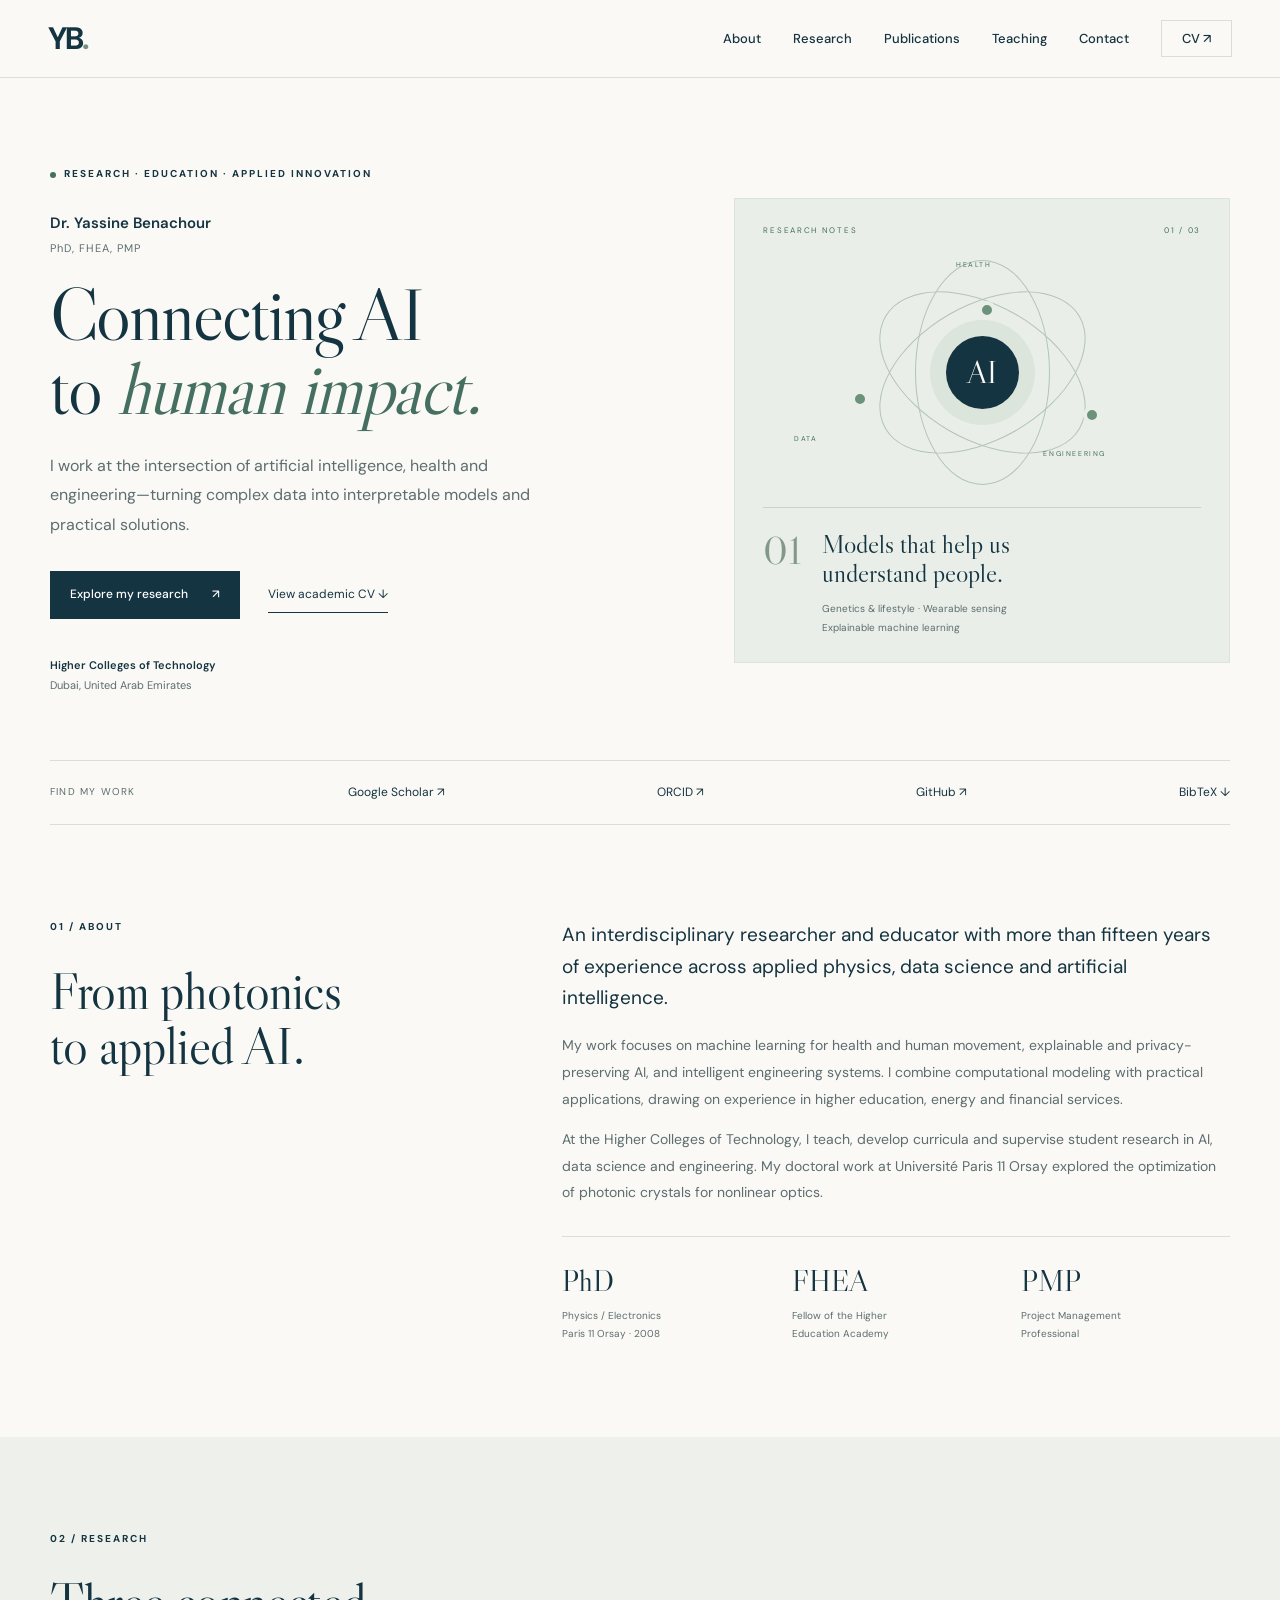
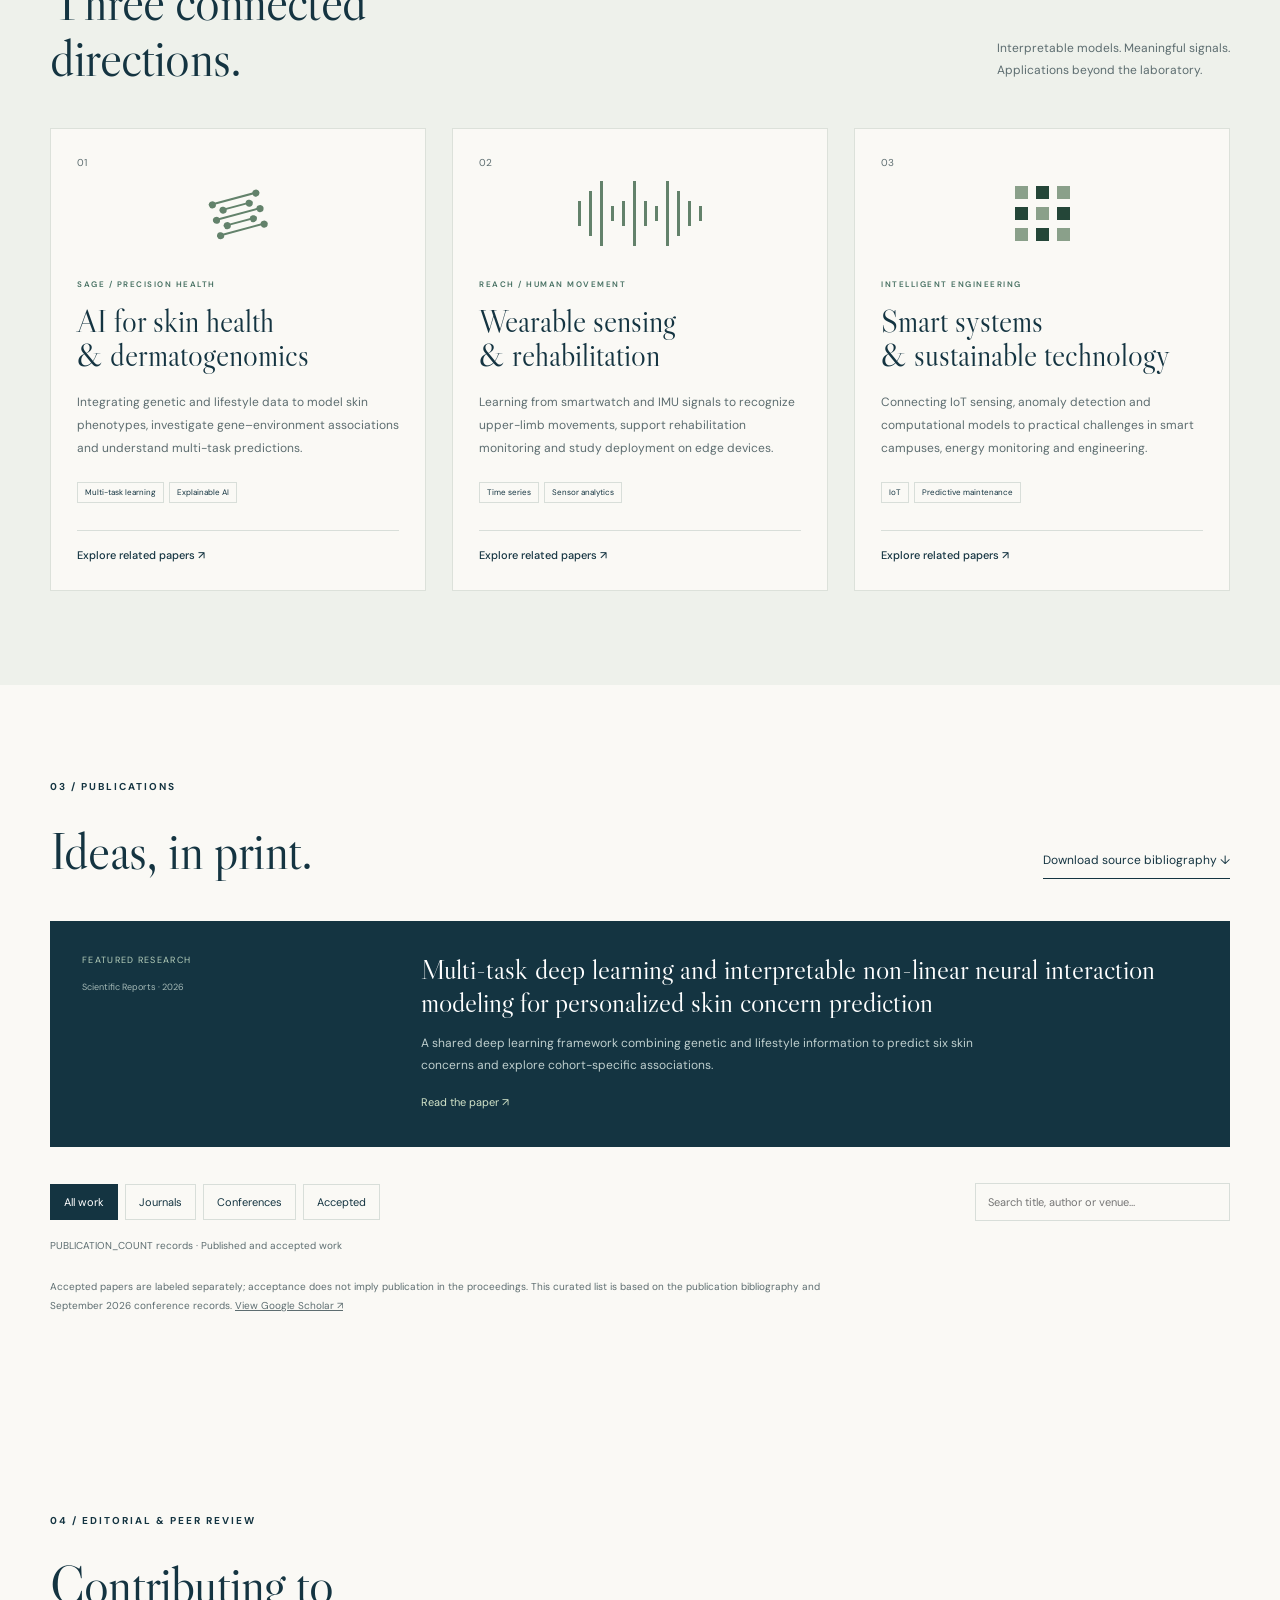
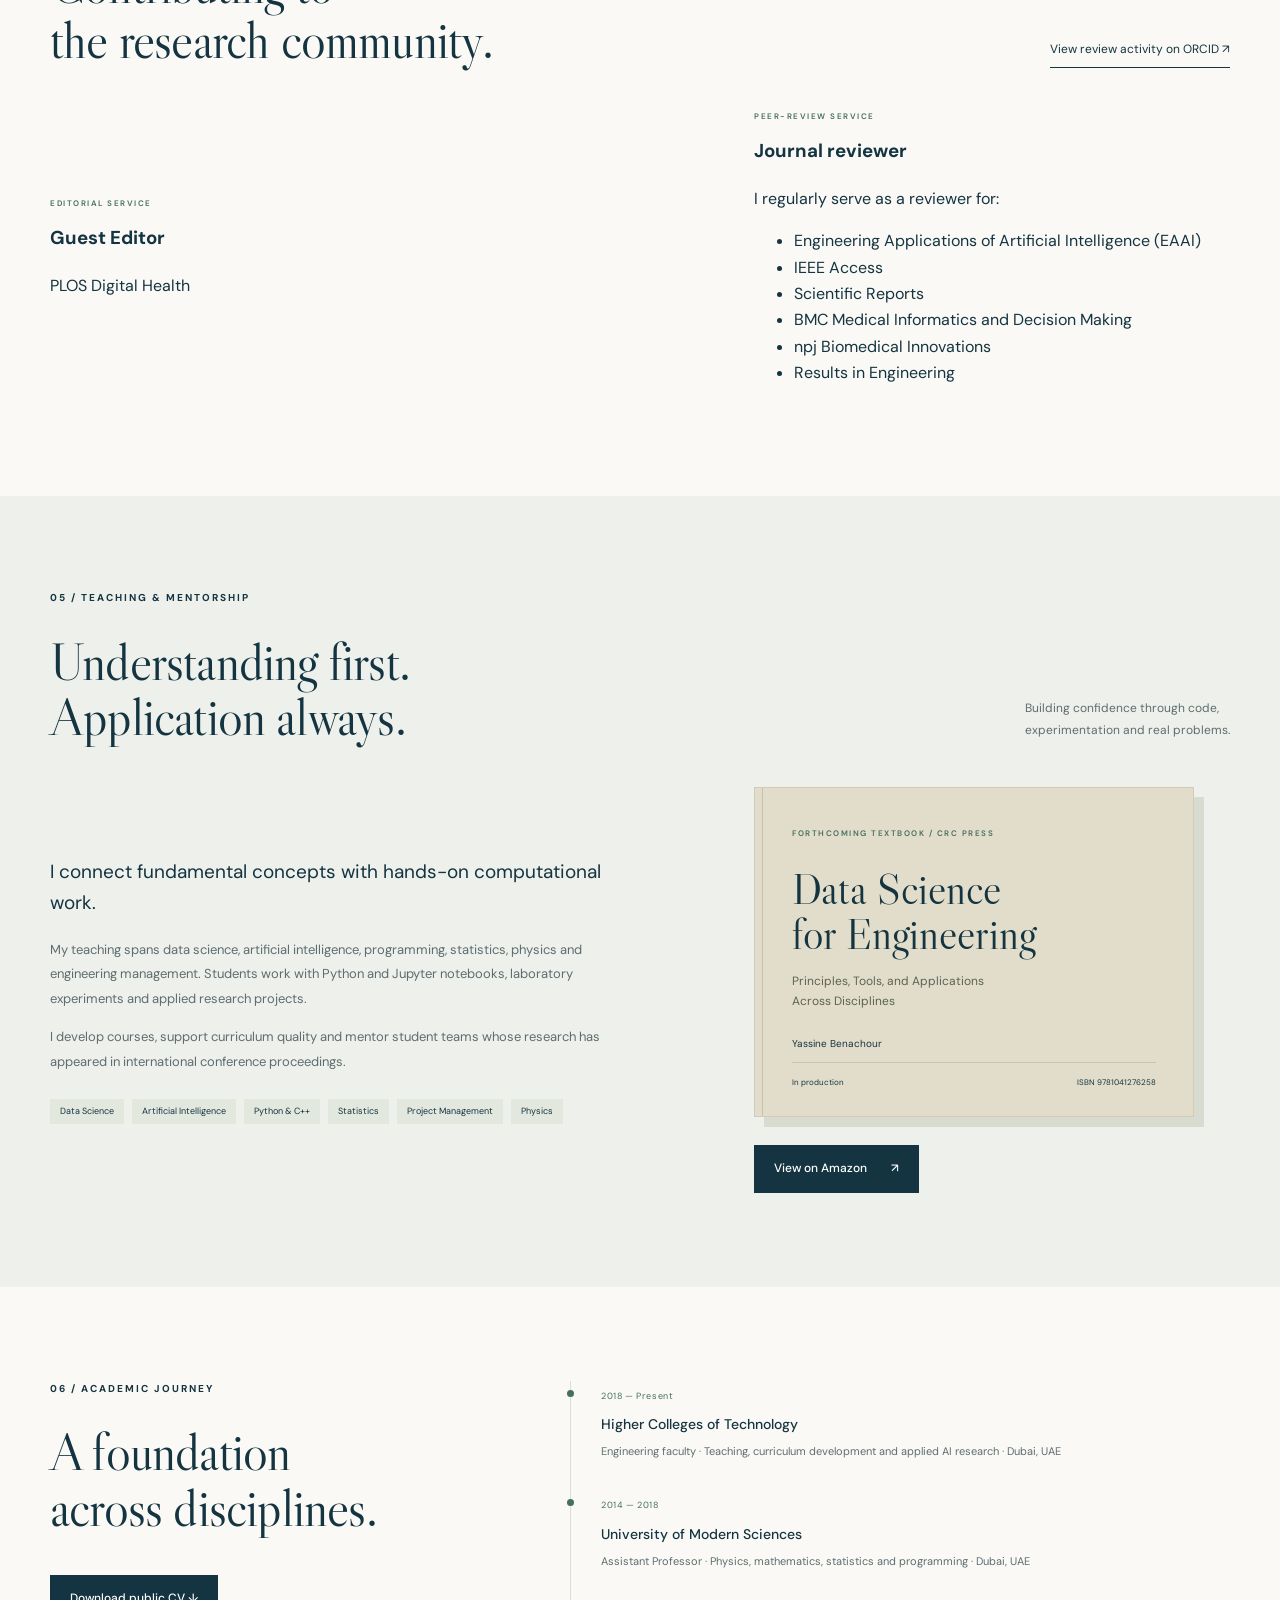
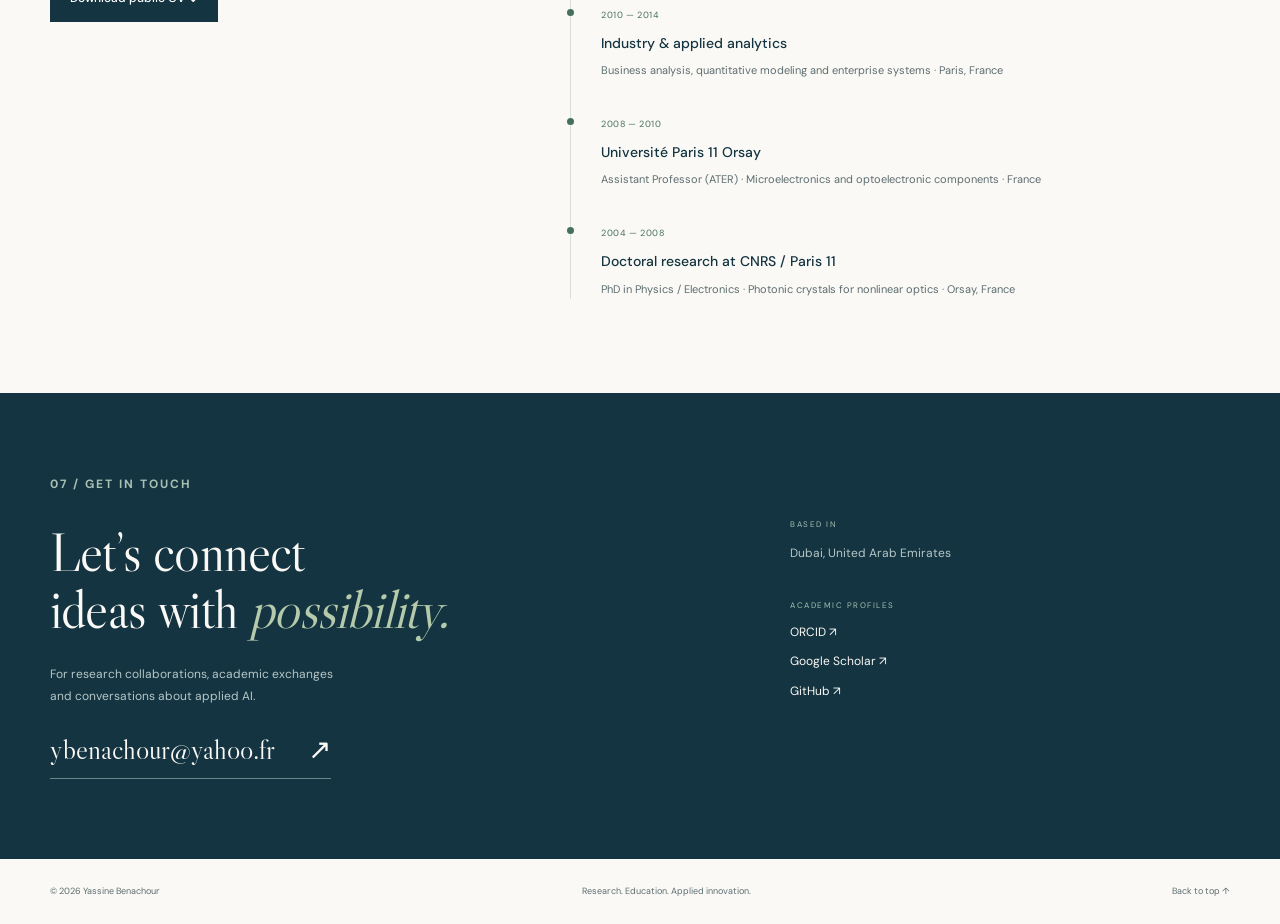
==== commit 4cd121d8: "List all six journals under regular peer-review service" ====
--- a/template.html
+++ b/template.html
@@ -18,7 +18,7 @@
 <section class="section wrap about" id="about"><div><p class="eyebrow">01 / About</p><h2>From photonics<br>to applied AI.</h2></div><div class="about-body"><p class="lead">An interdisciplinary researcher and educator with more than fifteen years of experience across applied physics, data science and artificial intelligence.</p><p>My work focuses on machine learning for health and human movement, explainable and privacy-preserving AI, and intelligent engineering systems. I combine computational modeling with practical applications, drawing on experience in higher education, energy and financial services.</p><p>At the Higher Colleges of Technology, I teach, develop curricula and supervise student research in AI, data science and engineering. My doctoral work at Université Paris 11 Orsay explored the optimization of photonic crystals for nonlinear optics.</p><div class="credentials"><div><strong>PhD</strong><span>Physics / Electronics<br>Paris 11 Orsay · 2008</span></div><div><strong>FHEA</strong><span>Fellow of the Higher<br>Education Academy</span></div><div><strong>PMP</strong><span>Project Management<br>Professional</span></div></div></div></section>
 <section class="research-section" id="research"><div class="wrap section"><div class="section-heading"><div><p class="eyebrow">02 / Research</p><h2>Three connected<br>directions.</h2></div><p>Interpretable models. Meaningful signals.<br>Applications beyond the laboratory.</p></div><div class="research-grid"><article class="research-card"><span class="card-number">01</span><div class="mini-visual gene" aria-hidden="true"><i></i><i></i><i></i><i></i><i></i></div><p class="small-label">SAGE / Precision health</p><h3>AI for skin health<br>& dermatogenomics</h3><p>Integrating genetic and lifestyle data to model skin phenotypes, investigate gene–environment associations and understand multi-task predictions.</p><div class="tags"><span>Multi-task learning</span><span>Explainable AI</span></div><a href="#publications" class="research-filter" data-query="skin">Explore related papers ↗</a></article><article class="research-card"><span class="card-number">02</span><div class="mini-visual waveform" aria-hidden="true"><i></i><i></i><i></i><i></i><i></i><i></i><i></i><i></i><i></i><i></i><i></i><i></i></div><p class="small-label">REACH / Human movement</p><h3>Wearable sensing<br>& rehabilitation</h3><p>Learning from smartwatch and IMU signals to recognize upper-limb movements, support rehabilitation monitoring and study deployment on edge devices.</p><div class="tags"><span>Time series</span><span>Sensor analytics</span></div><a href="#publications" class="research-filter" data-query="rehabilitation">Explore related papers ↗</a></article><article class="research-card"><span class="card-number">03</span><div class="mini-visual matrix" aria-hidden="true"><i></i><i></i><i></i><i></i><i></i><i></i><i></i><i></i><i></i></div><p class="small-label">Intelligent engineering</p><h3>Smart systems<br>& sustainable technology</h3><p>Connecting IoT sensing, anomaly detection and computational models to practical challenges in smart campuses, energy monitoring and engineering.</p><div class="tags"><span>IoT</span><span>Predictive maintenance</span></div><a href="#publications" class="research-filter" data-query="solar">Explore related papers ↗</a></article></div></div></section>
 <section class="section wrap" id="publications"><div class="section-heading"><div><p class="eyebrow">03 / Publications</p><h2>Ideas, in print.</h2></div><a class="text-link" href="publications.bib" download>Download source bibliography ↓</a></div><div class="featured-paper"><div class="featured-label">Featured research<span>Scientific Reports · 2026</span></div><div><h3>Multi-task deep learning and interpretable non-linear neural interaction modeling for personalized skin concern prediction</h3><p>A shared deep learning framework combining genetic and lifestyle information to predict six skin concerns and explore cohort-specific associations.</p><a href="https://doi.org/10.1038/s41598-026-64005-w" target="_blank" rel="noopener noreferrer">Read the paper ↗</a></div></div><div class="publication-tools"><div class="filters" role="group" aria-label="Filter publications"><button class="active" data-filter="All" aria-pressed="true">All work</button><button data-filter="Journal" aria-pressed="false">Journals</button><button data-filter="Conference" aria-pressed="false">Conferences</button><button data-filter="Accepted" aria-pressed="false">Accepted</button></div><label class="search"><span class="sr-only">Search publications</span><input type="search" id="publication-search" placeholder="Search title, author or venue…"></label></div><p id="result-count" class="result-count" aria-live="polite">PUBLICATION_COUNT records · Published and accepted work</p><div id="publication-list"><!-- PUBLICATIONS --></div><p id="no-results" hidden>No papers match your search. Try another keyword or select “All work”.</p><p class="publication-footnote">Accepted papers are labeled separately; acceptance does not imply publication in the proceedings. This curated list is based on the publication bibliography and September 2026 conference records. <a href="https://scholar.google.com/citations?user=nbWX6e0AAAAJ" target="_blank" rel="noopener noreferrer">View Google Scholar ↗</a></p></section>
-<section class="section wrap" id="service"><div class="section-heading"><div><p class="eyebrow">04 / Editorial &amp; peer review</p><h2>Contributing to<br>the research community.</h2></div><a class="text-link" href="https://orcid.org/0000-0003-3141-0830" target="_blank" rel="noopener noreferrer">View review activity on ORCID ↗</a></div><div class="teaching-grid"><article><p class="small-label">Editorial service</p><h3>Guest Editor</h3><p>PLOS Digital Health</p></article><article><p class="small-label">Peer-review service</p><h3>Journal reviewer</h3><p>I regularly serve as a reviewer for:</p><ul><li>Engineering Applications of Artificial Intelligence (EAAI)</li><li>IEEE Access</li><li>Scientific Reports</li></ul><p>I have also reviewed for:</p><ul><li>BMC Medical Informatics and Decision Making</li><li>npj Biomedical Innovations</li><li>Results in Engineering</li></ul></article></div></section>
+<section class="section wrap" id="service"><div class="section-heading"><div><p class="eyebrow">04 / Editorial &amp; peer review</p><h2>Contributing to<br>the research community.</h2></div><a class="text-link" href="https://orcid.org/0000-0003-3141-0830" target="_blank" rel="noopener noreferrer">View review activity on ORCID ↗</a></div><div class="teaching-grid"><article><p class="small-label">Editorial service</p><h3>Guest Editor</h3><p>PLOS Digital Health</p></article><article><p class="small-label">Peer-review service</p><h3>Journal reviewer</h3><p>I regularly serve as a reviewer for:</p><ul><li>Engineering Applications of Artificial Intelligence (EAAI)</li><li>IEEE Access</li><li>Scientific Reports</li><li>BMC Medical Informatics and Decision Making</li><li>npj Biomedical Innovations</li><li>Results in Engineering</li></ul></article></div></section>
 <section class="teaching-section" id="teaching"><div class="section wrap"><div class="section-heading"><div><p class="eyebrow">05 / Teaching & mentorship</p><h2>Understanding first.<br>Application always.</h2></div><p>Building confidence through code,<br>experimentation and real problems.</p></div><div class="teaching-grid"><div><p class="lead">I connect fundamental concepts with hands-on computational work.</p><p>My teaching spans data science, artificial intelligence, programming, statistics, physics and engineering management. Students work with Python and Jupyter notebooks, laboratory experiments and applied research projects.</p><p>I develop courses, support curriculum quality and mentor student teams whose research has appeared in international conference proceedings.</p><div class="course-tags"><span>Data Science</span><span>Artificial Intelligence</span><span>Python & C++</span><span>Statistics</span><span>Project Management</span><span>Physics</span></div></div><aside class="textbook-feature"><a class="book-feature book-cover-link" href="https://www.amazon.com/dp/1041276257?lv=shuf&amp;channelId=500&amp;plpRedirect=mhFallback" target="_blank" rel="noopener noreferrer" aria-label="View Data Science for Engineering on Amazon (opens in a new tab)"><div class="book-spine" aria-hidden="true"></div><p class="small-label">Forthcoming textbook / CRC Press</p><h3>Data Science<br>for Engineering</h3><p class="book-subtitle">Principles, Tools, and Applications<br>Across Disciplines</p><p class="book-author">Yassine Benachour</p><div class="book-meta"><span>In production</span><span>ISBN 9781041276258</span></div></a><a class="button book-amazon-link" href="https://www.amazon.com/dp/1041276257?lv=shuf&amp;channelId=500&amp;plpRedirect=mhFallback" target="_blank" rel="noopener noreferrer">View on Amazon <span aria-hidden="true">↗</span></a></aside></div></div></section>
 <section class="section wrap experience" id="cv"><div><p class="eyebrow">06 / Academic journey</p><h2>A foundation<br>across disciplines.</h2><a class="button" href="Yassine_Benachour_CV.pdf" download>Download public CV ↓</a></div><div class="timeline"><article><span>2018 — Present</span><h3>Higher Colleges of Technology</h3><p>Engineering faculty · Teaching, curriculum development and applied AI research · Dubai, UAE</p></article><article><span>2014 — 2018</span><h3>University of Modern Sciences</h3><p>Assistant Professor · Physics, mathematics, statistics and programming · Dubai, UAE</p></article><article><span>2010 — 2014</span><h3>Industry & applied analytics</h3><p>Business analysis, quantitative modeling and enterprise systems · Paris, France</p></article><article><span>2008 — 2010</span><h3>Université Paris 11 Orsay</h3><p>Assistant Professor (ATER) · Microelectronics and optoelectronic components · France</p></article><article><span>2004 — 2008</span><h3>Doctoral research at CNRS / Paris 11</h3><p>PhD in Physics / Electronics · Photonic crystals for nonlinear optics · Orsay, France</p></article></div></section>
 <section class="contact-section" id="contact"><div class="wrap contact-inner"><div><p class="eyebrow">07 / Get in touch</p><h2>Let’s connect<br>ideas with <em>possibility.</em></h2><p>For research collaborations, academic exchanges<br>and conversations about applied AI.</p><a class="contact-email" href="mailto:ybenachour@yahoo.fr">ybenachour@yahoo.fr <span aria-hidden="true">↗</span></a></div><div class="contact-details"><span>BASED IN</span><p>Dubai, United Arab Emirates</p><span>ACADEMIC PROFILES</span><a href="https://orcid.org/0000-0003-3141-0830" target="_blank" rel="noopener noreferrer">ORCID ↗</a><a href="https://scholar.google.com/citations?user=nbWX6e0AAAAJ" target="_blank" rel="noopener noreferrer">Google Scholar ↗</a><a href="https://github.com/ybenachour" target="_blank" rel="noopener noreferrer">GitHub ↗</a></div></div></section>
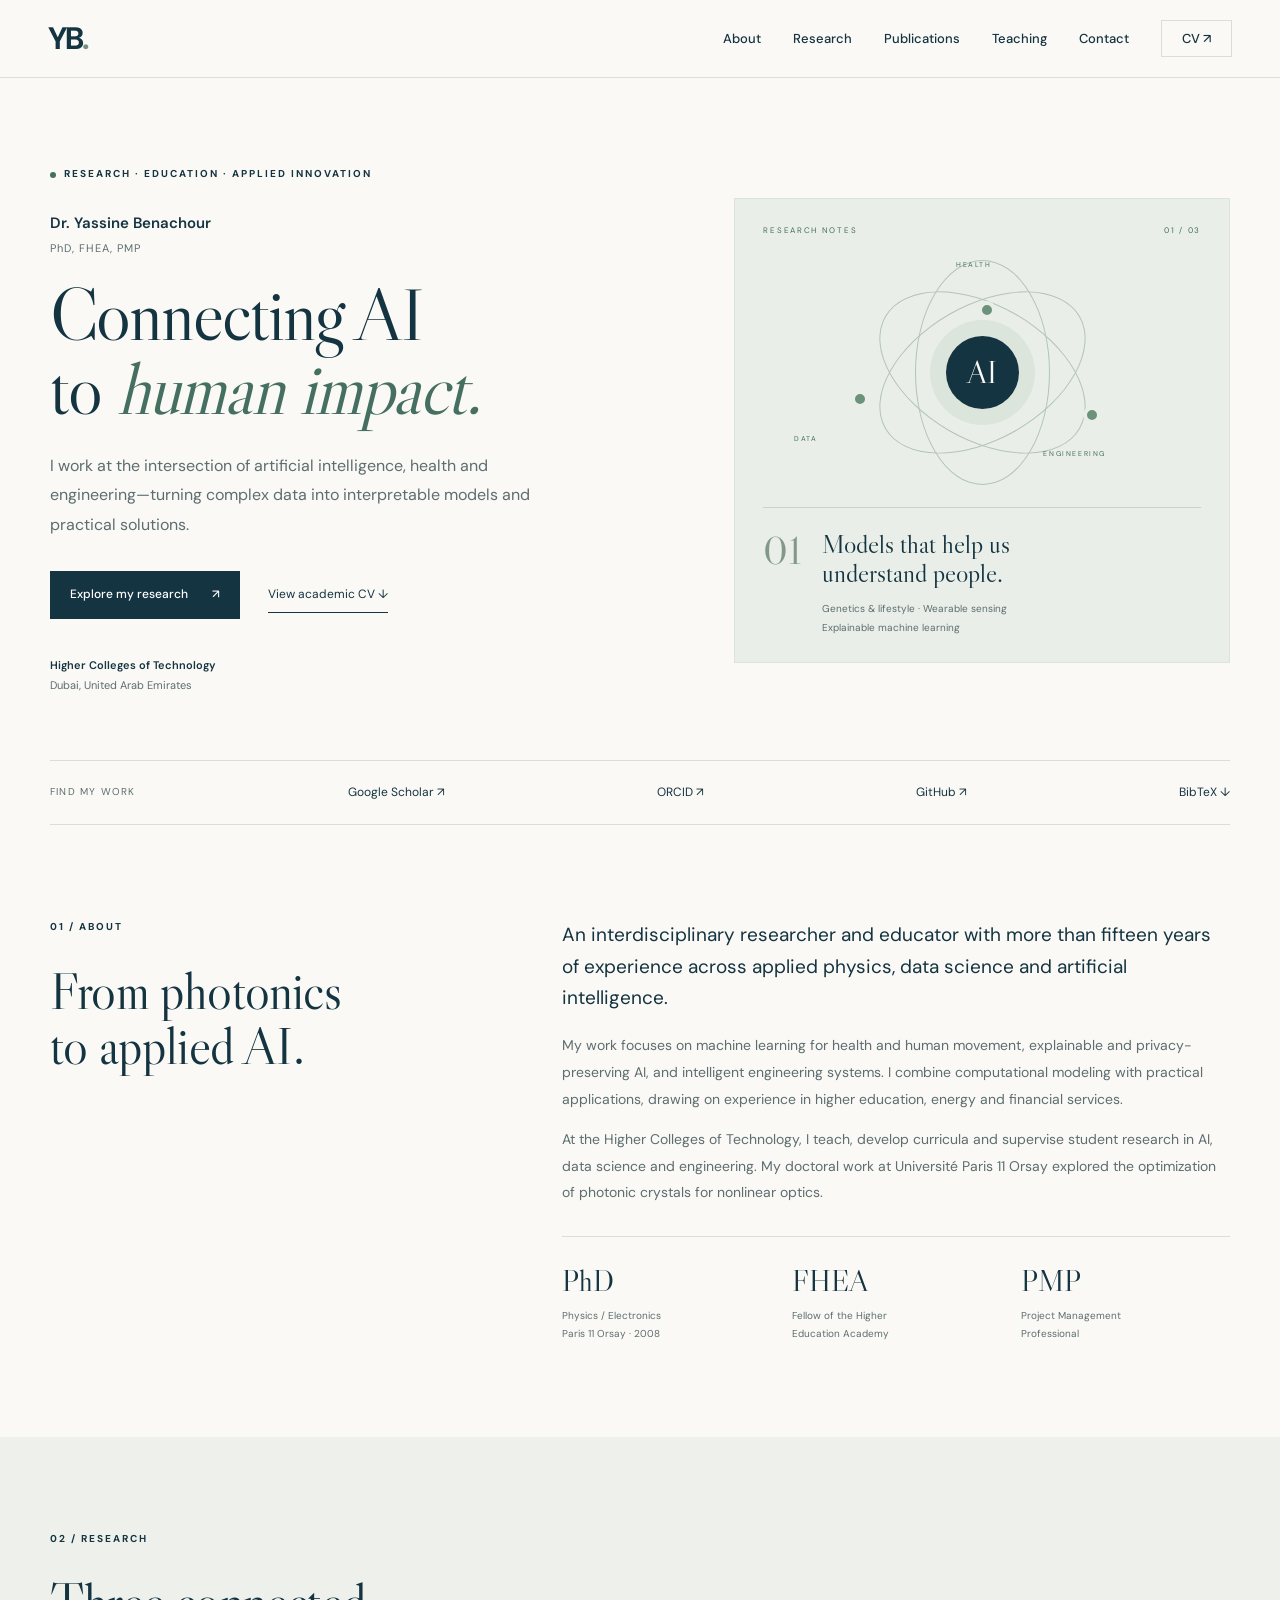
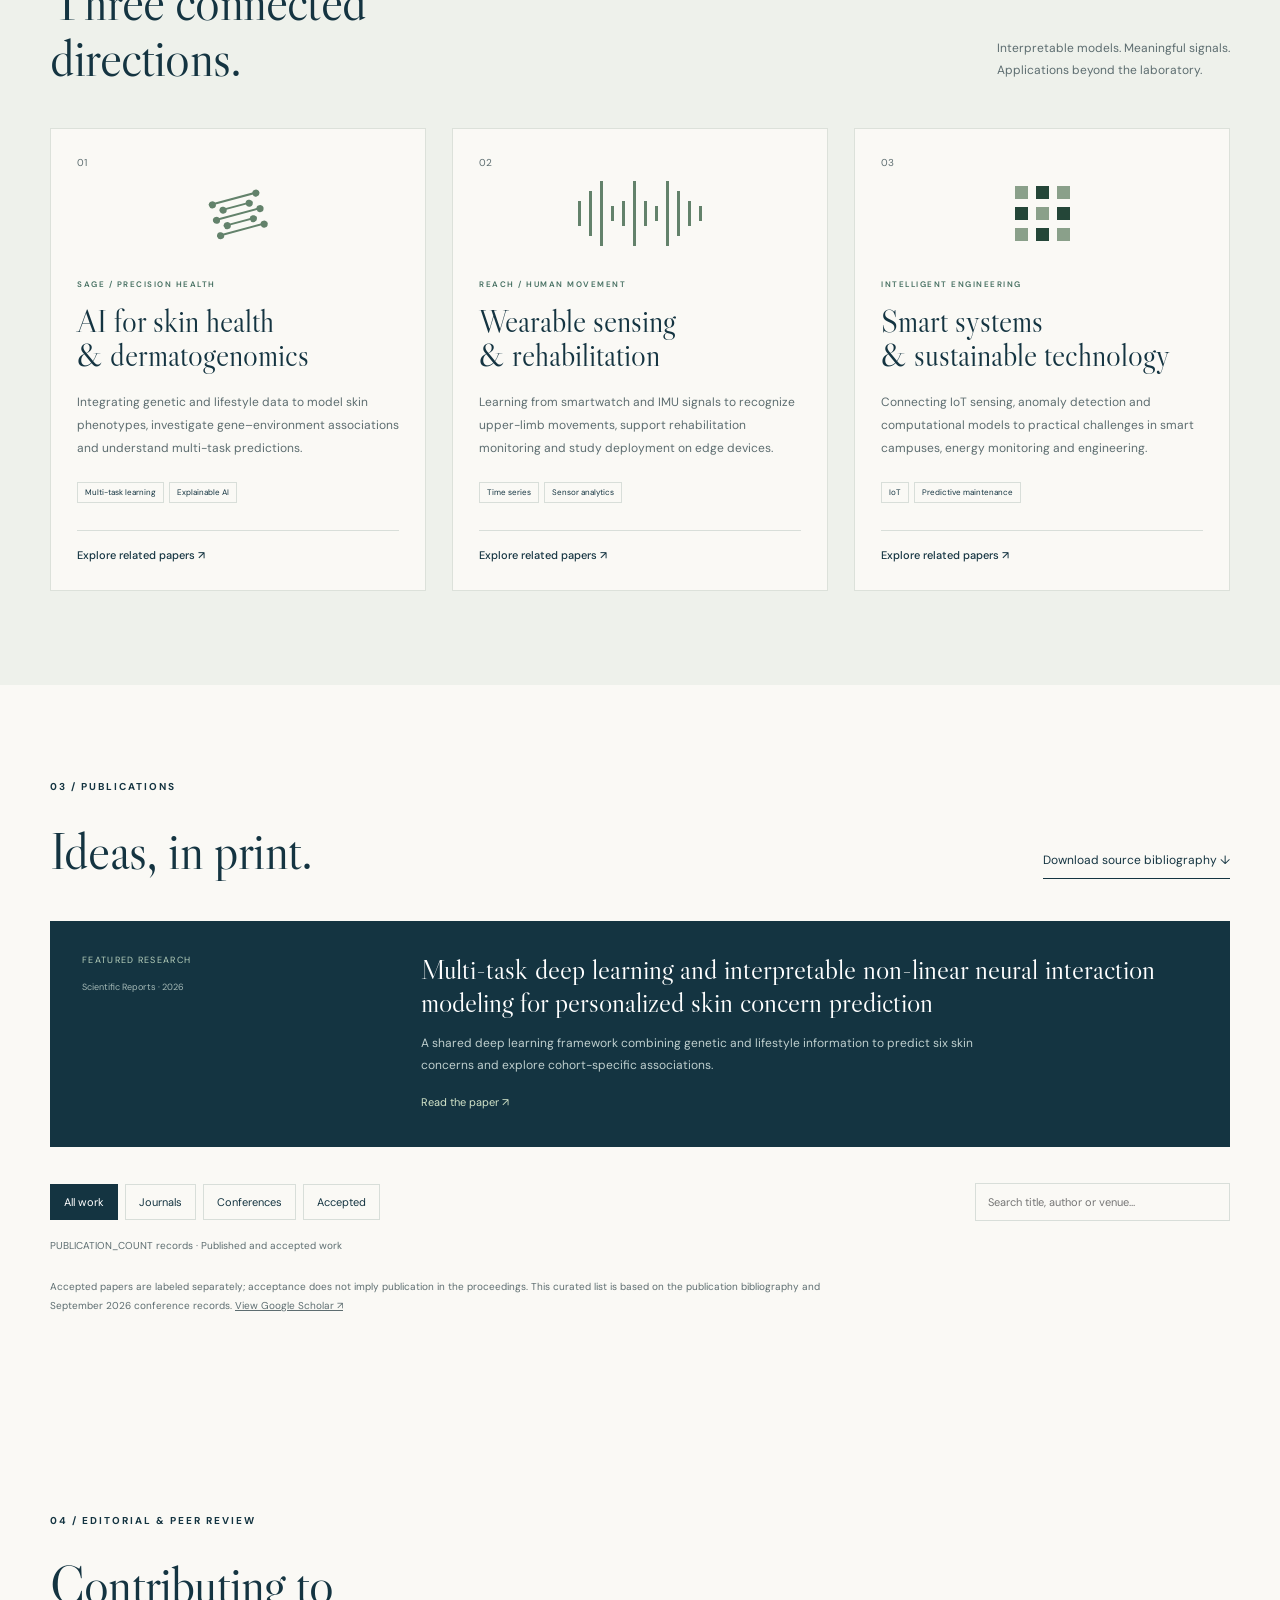
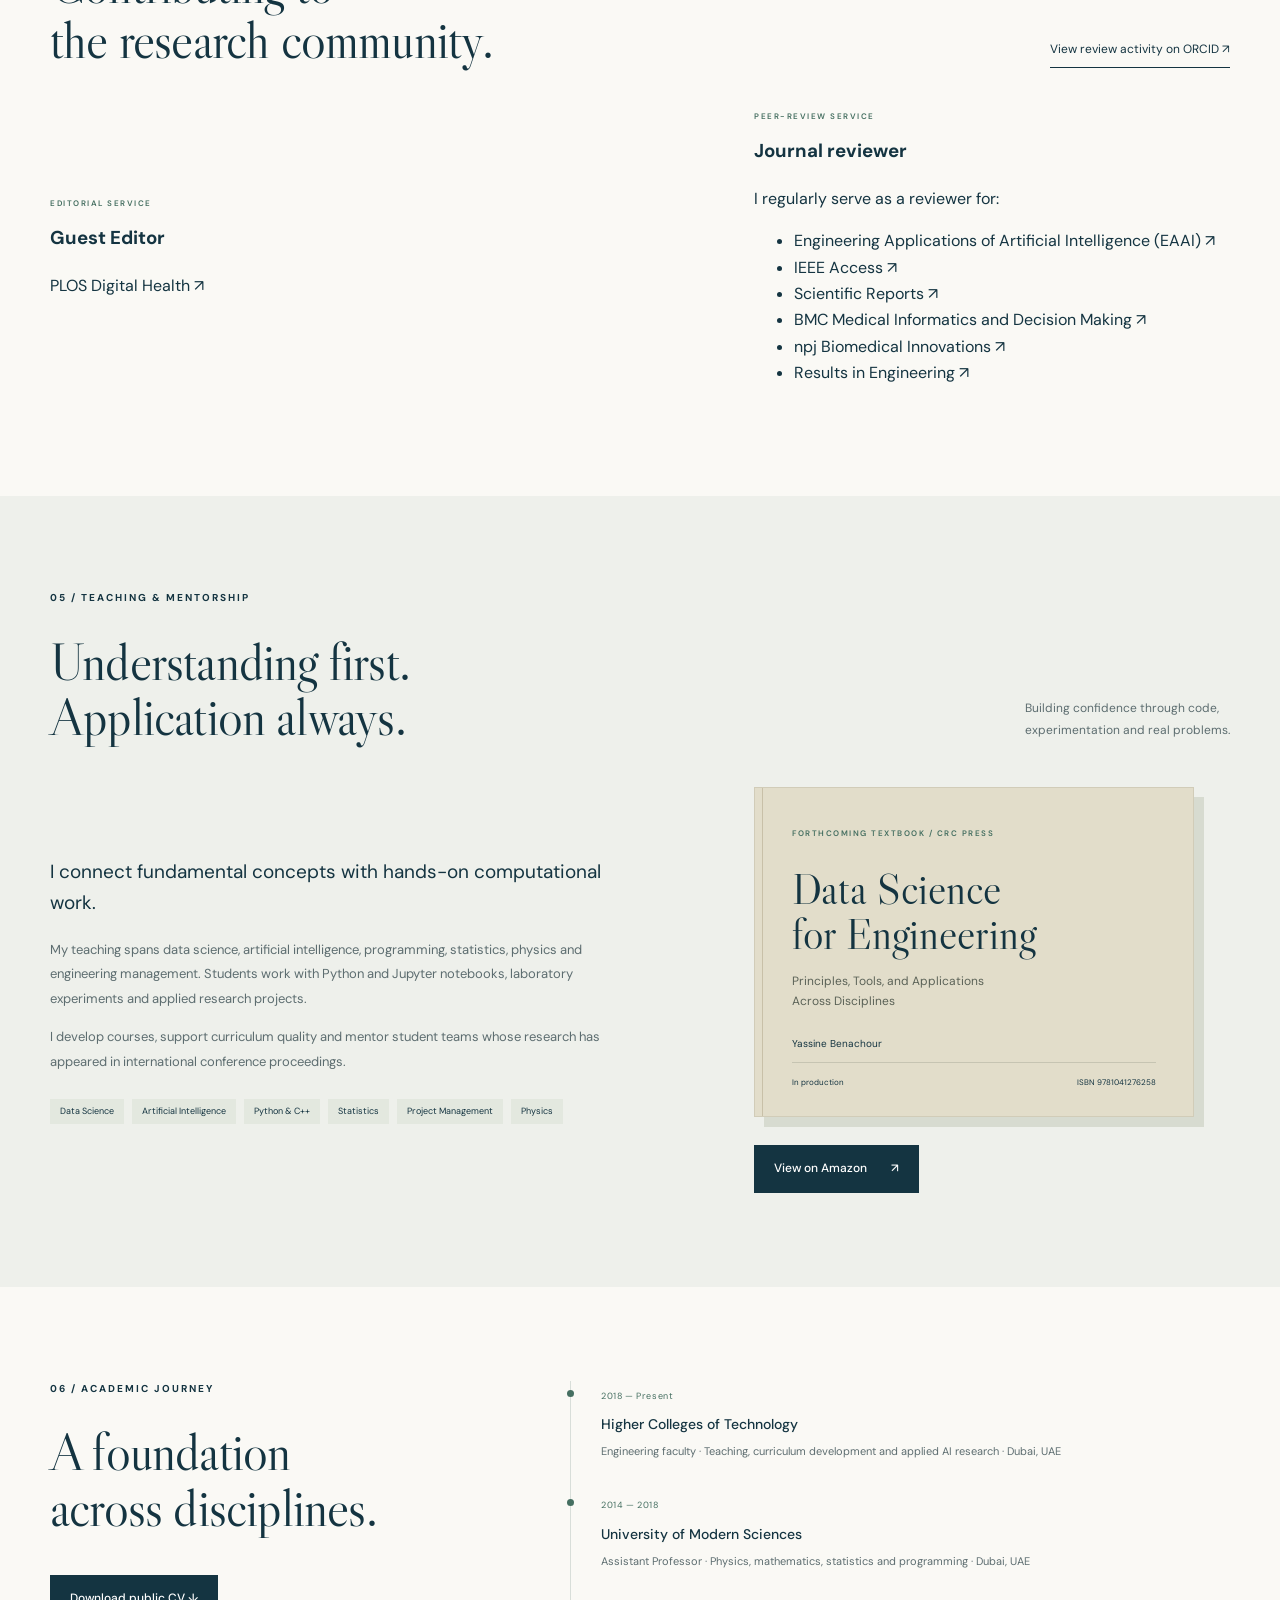
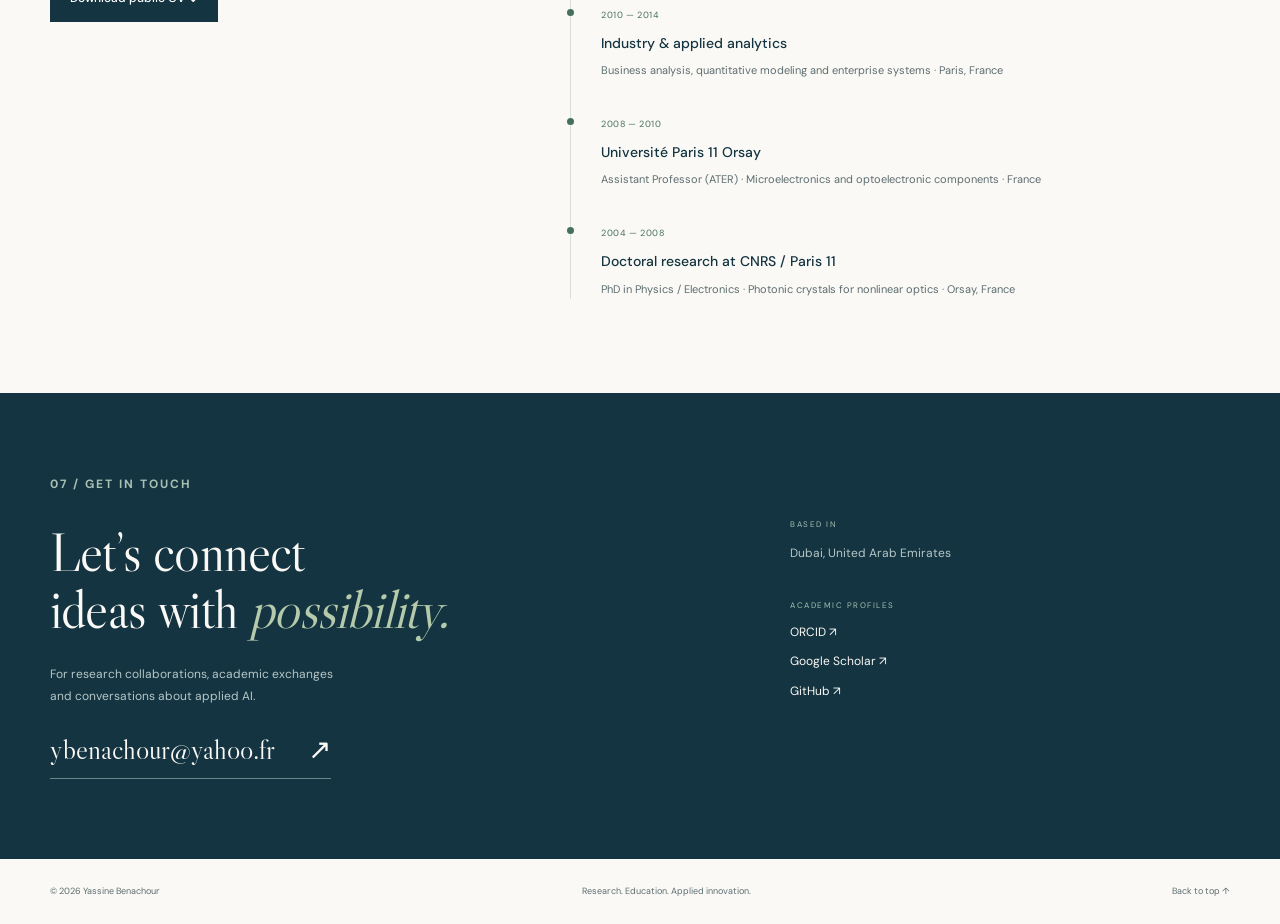
==== commit a1580b4a: "Link editorial and reviewer journals to official homepages" ====
--- a/template.html
+++ b/template.html
@@ -18,7 +18,7 @@
 <section class="section wrap about" id="about"><div><p class="eyebrow">01 / About</p><h2>From photonics<br>to applied AI.</h2></div><div class="about-body"><p class="lead">An interdisciplinary researcher and educator with more than fifteen years of experience across applied physics, data science and artificial intelligence.</p><p>My work focuses on machine learning for health and human movement, explainable and privacy-preserving AI, and intelligent engineering systems. I combine computational modeling with practical applications, drawing on experience in higher education, energy and financial services.</p><p>At the Higher Colleges of Technology, I teach, develop curricula and supervise student research in AI, data science and engineering. My doctoral work at Université Paris 11 Orsay explored the optimization of photonic crystals for nonlinear optics.</p><div class="credentials"><div><strong>PhD</strong><span>Physics / Electronics<br>Paris 11 Orsay · 2008</span></div><div><strong>FHEA</strong><span>Fellow of the Higher<br>Education Academy</span></div><div><strong>PMP</strong><span>Project Management<br>Professional</span></div></div></div></section>
 <section class="research-section" id="research"><div class="wrap section"><div class="section-heading"><div><p class="eyebrow">02 / Research</p><h2>Three connected<br>directions.</h2></div><p>Interpretable models. Meaningful signals.<br>Applications beyond the laboratory.</p></div><div class="research-grid"><article class="research-card"><span class="card-number">01</span><div class="mini-visual gene" aria-hidden="true"><i></i><i></i><i></i><i></i><i></i></div><p class="small-label">SAGE / Precision health</p><h3>AI for skin health<br>& dermatogenomics</h3><p>Integrating genetic and lifestyle data to model skin phenotypes, investigate gene–environment associations and understand multi-task predictions.</p><div class="tags"><span>Multi-task learning</span><span>Explainable AI</span></div><a href="#publications" class="research-filter" data-query="skin">Explore related papers ↗</a></article><article class="research-card"><span class="card-number">02</span><div class="mini-visual waveform" aria-hidden="true"><i></i><i></i><i></i><i></i><i></i><i></i><i></i><i></i><i></i><i></i><i></i><i></i></div><p class="small-label">REACH / Human movement</p><h3>Wearable sensing<br>& rehabilitation</h3><p>Learning from smartwatch and IMU signals to recognize upper-limb movements, support rehabilitation monitoring and study deployment on edge devices.</p><div class="tags"><span>Time series</span><span>Sensor analytics</span></div><a href="#publications" class="research-filter" data-query="rehabilitation">Explore related papers ↗</a></article><article class="research-card"><span class="card-number">03</span><div class="mini-visual matrix" aria-hidden="true"><i></i><i></i><i></i><i></i><i></i><i></i><i></i><i></i><i></i></div><p class="small-label">Intelligent engineering</p><h3>Smart systems<br>& sustainable technology</h3><p>Connecting IoT sensing, anomaly detection and computational models to practical challenges in smart campuses, energy monitoring and engineering.</p><div class="tags"><span>IoT</span><span>Predictive maintenance</span></div><a href="#publications" class="research-filter" data-query="solar">Explore related papers ↗</a></article></div></div></section>
 <section class="section wrap" id="publications"><div class="section-heading"><div><p class="eyebrow">03 / Publications</p><h2>Ideas, in print.</h2></div><a class="text-link" href="publications.bib" download>Download source bibliography ↓</a></div><div class="featured-paper"><div class="featured-label">Featured research<span>Scientific Reports · 2026</span></div><div><h3>Multi-task deep learning and interpretable non-linear neural interaction modeling for personalized skin concern prediction</h3><p>A shared deep learning framework combining genetic and lifestyle information to predict six skin concerns and explore cohort-specific associations.</p><a href="https://doi.org/10.1038/s41598-026-64005-w" target="_blank" rel="noopener noreferrer">Read the paper ↗</a></div></div><div class="publication-tools"><div class="filters" role="group" aria-label="Filter publications"><button class="active" data-filter="All" aria-pressed="true">All work</button><button data-filter="Journal" aria-pressed="false">Journals</button><button data-filter="Conference" aria-pressed="false">Conferences</button><button data-filter="Accepted" aria-pressed="false">Accepted</button></div><label class="search"><span class="sr-only">Search publications</span><input type="search" id="publication-search" placeholder="Search title, author or venue…"></label></div><p id="result-count" class="result-count" aria-live="polite">PUBLICATION_COUNT records · Published and accepted work</p><div id="publication-list"><!-- PUBLICATIONS --></div><p id="no-results" hidden>No papers match your search. Try another keyword or select “All work”.</p><p class="publication-footnote">Accepted papers are labeled separately; acceptance does not imply publication in the proceedings. This curated list is based on the publication bibliography and September 2026 conference records. <a href="https://scholar.google.com/citations?user=nbWX6e0AAAAJ" target="_blank" rel="noopener noreferrer">View Google Scholar ↗</a></p></section>
-<section class="section wrap" id="service"><div class="section-heading"><div><p class="eyebrow">04 / Editorial &amp; peer review</p><h2>Contributing to<br>the research community.</h2></div><a class="text-link" href="https://orcid.org/0000-0003-3141-0830" target="_blank" rel="noopener noreferrer">View review activity on ORCID ↗</a></div><div class="teaching-grid"><article><p class="small-label">Editorial service</p><h3>Guest Editor</h3><p>PLOS Digital Health</p></article><article><p class="small-label">Peer-review service</p><h3>Journal reviewer</h3><p>I regularly serve as a reviewer for:</p><ul><li>Engineering Applications of Artificial Intelligence (EAAI)</li><li>IEEE Access</li><li>Scientific Reports</li><li>BMC Medical Informatics and Decision Making</li><li>npj Biomedical Innovations</li><li>Results in Engineering</li></ul></article></div></section>
+<section class="section wrap" id="service"><div class="section-heading"><div><p class="eyebrow">04 / Editorial &amp; peer review</p><h2>Contributing to<br>the research community.</h2></div><a class="text-link" href="https://orcid.org/0000-0003-3141-0830" target="_blank" rel="noopener noreferrer">View review activity on ORCID ↗</a></div><div class="teaching-grid"><article><p class="small-label">Editorial service</p><h3>Guest Editor</h3><p><a href="https://journals.plos.org/digitalhealth/" target="_blank" rel="noopener noreferrer">PLOS Digital Health <span aria-hidden="true">↗</span></a></p></article><article><p class="small-label">Peer-review service</p><h3>Journal reviewer</h3><p>I regularly serve as a reviewer for:</p><ul><li><a href="https://www.sciencedirect.com/journal/engineering-applications-of-artificial-intelligence" target="_blank" rel="noopener noreferrer">Engineering Applications of Artificial Intelligence (EAAI) <span aria-hidden="true">↗</span></a></li><li><a href="https://ieeeaccess.ieee.org/" target="_blank" rel="noopener noreferrer">IEEE Access <span aria-hidden="true">↗</span></a></li><li><a href="https://www.nature.com/srep/" target="_blank" rel="noopener noreferrer">Scientific Reports <span aria-hidden="true">↗</span></a></li><li><a href="https://link.springer.com/journal/12911" target="_blank" rel="noopener noreferrer">BMC Medical Informatics and Decision Making <span aria-hidden="true">↗</span></a></li><li><a href="https://www.nature.com/npjbiomedinnov/" target="_blank" rel="noopener noreferrer">npj Biomedical Innovations <span aria-hidden="true">↗</span></a></li><li><a href="https://www.sciencedirect.com/journal/results-in-engineering" target="_blank" rel="noopener noreferrer">Results in Engineering <span aria-hidden="true">↗</span></a></li></ul></article></div></section>
 <section class="teaching-section" id="teaching"><div class="section wrap"><div class="section-heading"><div><p class="eyebrow">05 / Teaching & mentorship</p><h2>Understanding first.<br>Application always.</h2></div><p>Building confidence through code,<br>experimentation and real problems.</p></div><div class="teaching-grid"><div><p class="lead">I connect fundamental concepts with hands-on computational work.</p><p>My teaching spans data science, artificial intelligence, programming, statistics, physics and engineering management. Students work with Python and Jupyter notebooks, laboratory experiments and applied research projects.</p><p>I develop courses, support curriculum quality and mentor student teams whose research has appeared in international conference proceedings.</p><div class="course-tags"><span>Data Science</span><span>Artificial Intelligence</span><span>Python & C++</span><span>Statistics</span><span>Project Management</span><span>Physics</span></div></div><aside class="textbook-feature"><a class="book-feature book-cover-link" href="https://www.amazon.com/dp/1041276257?lv=shuf&amp;channelId=500&amp;plpRedirect=mhFallback" target="_blank" rel="noopener noreferrer" aria-label="View Data Science for Engineering on Amazon (opens in a new tab)"><div class="book-spine" aria-hidden="true"></div><p class="small-label">Forthcoming textbook / CRC Press</p><h3>Data Science<br>for Engineering</h3><p class="book-subtitle">Principles, Tools, and Applications<br>Across Disciplines</p><p class="book-author">Yassine Benachour</p><div class="book-meta"><span>In production</span><span>ISBN 9781041276258</span></div></a><a class="button book-amazon-link" href="https://www.amazon.com/dp/1041276257?lv=shuf&amp;channelId=500&amp;plpRedirect=mhFallback" target="_blank" rel="noopener noreferrer">View on Amazon <span aria-hidden="true">↗</span></a></aside></div></div></section>
 <section class="section wrap experience" id="cv"><div><p class="eyebrow">06 / Academic journey</p><h2>A foundation<br>across disciplines.</h2><a class="button" href="Yassine_Benachour_CV.pdf" download>Download public CV ↓</a></div><div class="timeline"><article><span>2018 — Present</span><h3>Higher Colleges of Technology</h3><p>Engineering faculty · Teaching, curriculum development and applied AI research · Dubai, UAE</p></article><article><span>2014 — 2018</span><h3>University of Modern Sciences</h3><p>Assistant Professor · Physics, mathematics, statistics and programming · Dubai, UAE</p></article><article><span>2010 — 2014</span><h3>Industry & applied analytics</h3><p>Business analysis, quantitative modeling and enterprise systems · Paris, France</p></article><article><span>2008 — 2010</span><h3>Université Paris 11 Orsay</h3><p>Assistant Professor (ATER) · Microelectronics and optoelectronic components · France</p></article><article><span>2004 — 2008</span><h3>Doctoral research at CNRS / Paris 11</h3><p>PhD in Physics / Electronics · Photonic crystals for nonlinear optics · Orsay, France</p></article></div></section>
 <section class="contact-section" id="contact"><div class="wrap contact-inner"><div><p class="eyebrow">07 / Get in touch</p><h2>Let’s connect<br>ideas with <em>possibility.</em></h2><p>For research collaborations, academic exchanges<br>and conversations about applied AI.</p><a class="contact-email" href="mailto:ybenachour@yahoo.fr">ybenachour@yahoo.fr <span aria-hidden="true">↗</span></a></div><div class="contact-details"><span>BASED IN</span><p>Dubai, United Arab Emirates</p><span>ACADEMIC PROFILES</span><a href="https://orcid.org/0000-0003-3141-0830" target="_blank" rel="noopener noreferrer">ORCID ↗</a><a href="https://scholar.google.com/citations?user=nbWX6e0AAAAJ" target="_blank" rel="noopener noreferrer">Google Scholar ↗</a><a href="https://github.com/ybenachour" target="_blank" rel="noopener noreferrer">GitHub ↗</a></div></div></section>
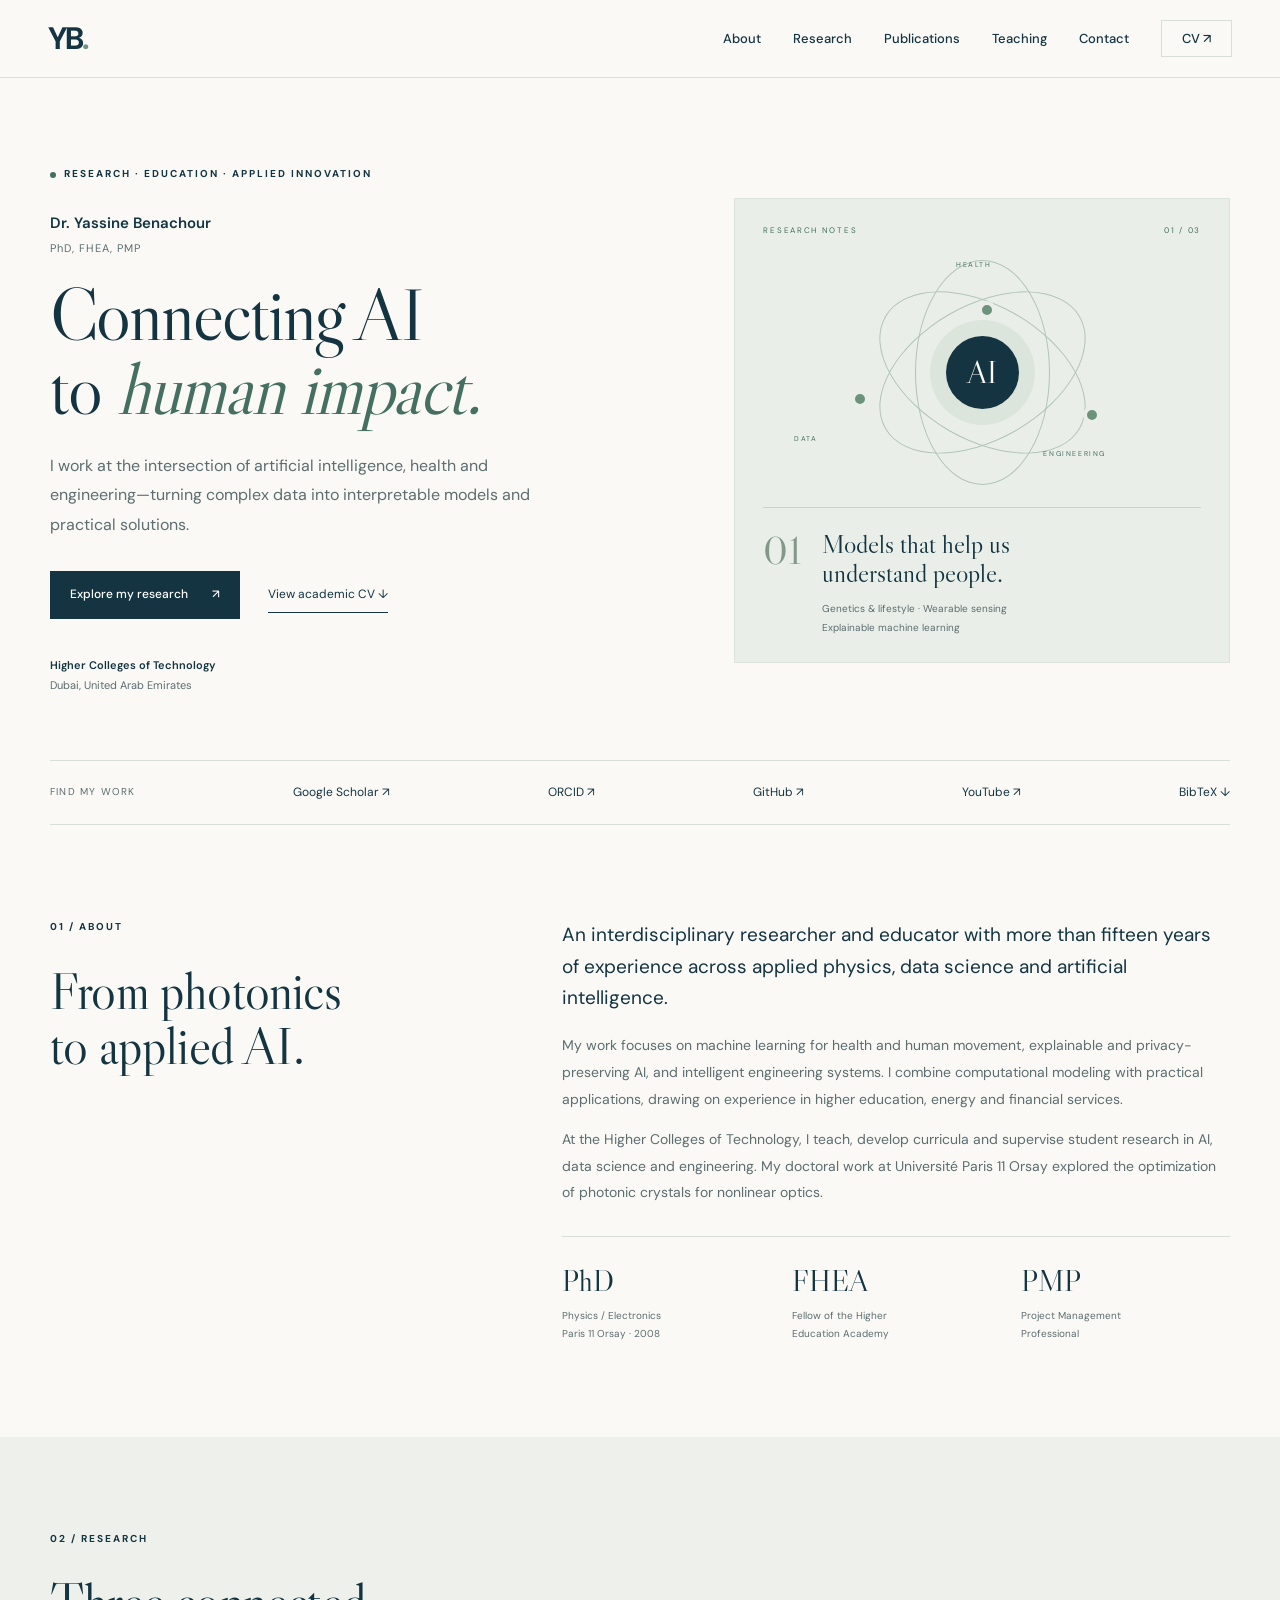
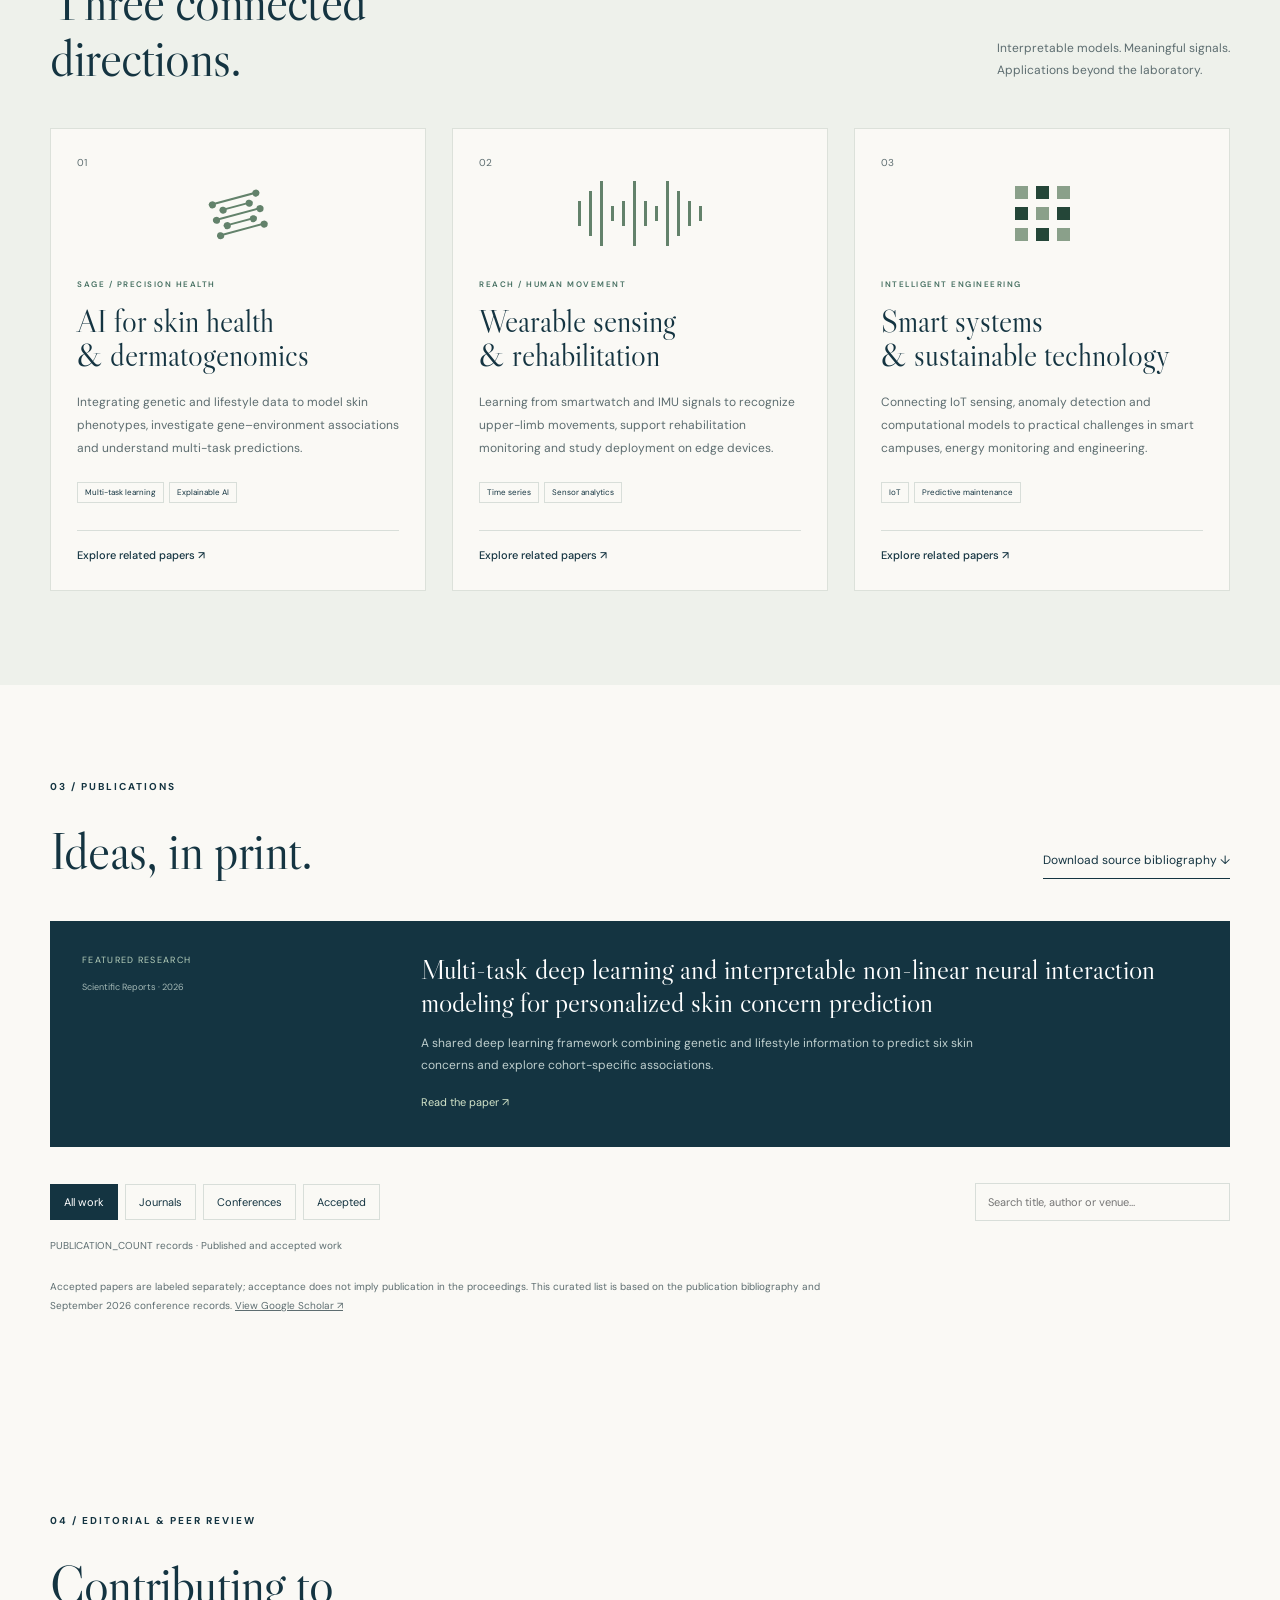
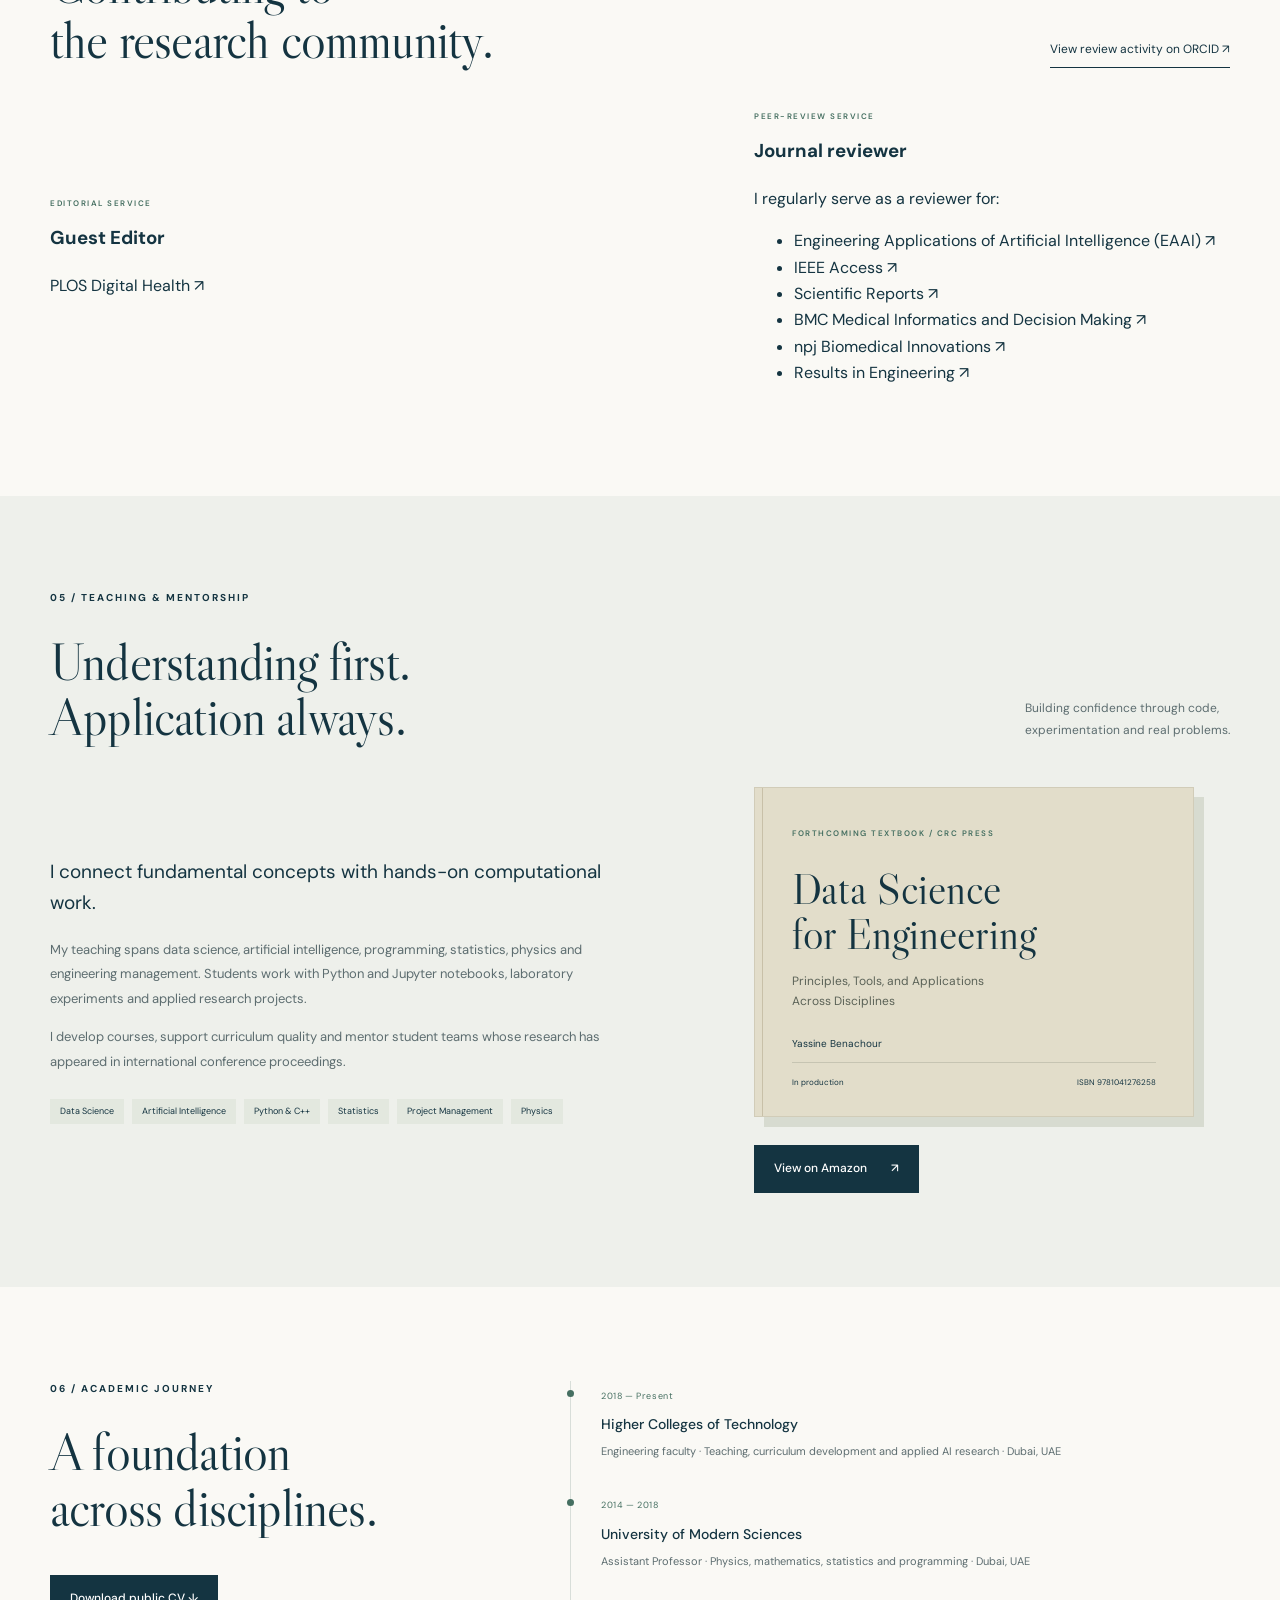
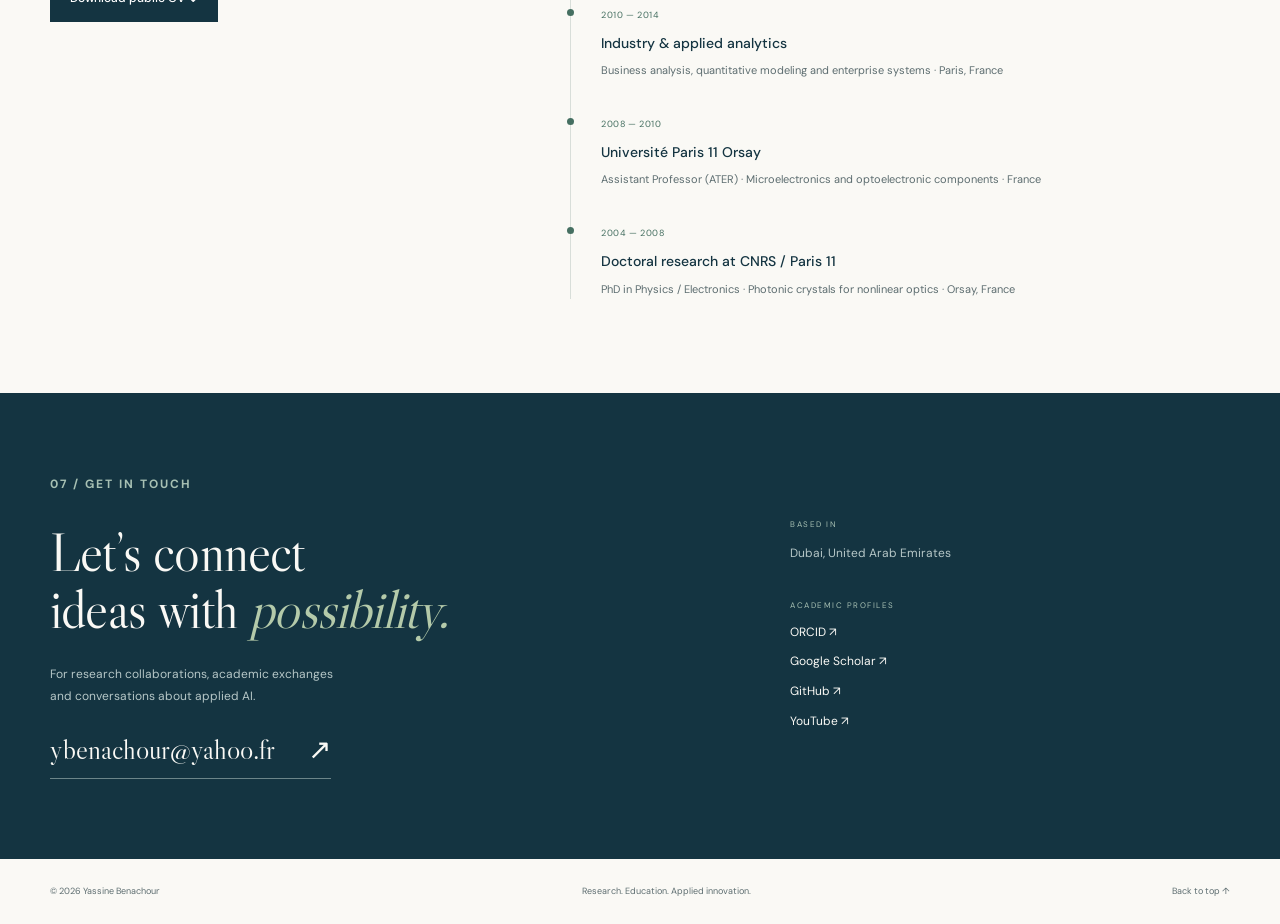
==== commit 9971a29a: "Add Data Science Engineered YouTube channel to profile and contact links" ====
--- a/template.html
+++ b/template.html
@@ -14,13 +14,13 @@
 <header class="header"><a class="brand" href="#home" aria-label="Yassine Benachour home">YB<span class="brand-dot">.</span></a><button class="menu-toggle" aria-expanded="false" aria-controls="navigation">Menu <span aria-hidden="true">☰</span></button><nav id="navigation" aria-label="Main navigation"><a href="#about">About</a><a href="#research">Research</a><a href="#publications">Publications</a><a href="#teaching">Teaching</a><a href="#contact">Contact</a><a class="nav-cv" href="Yassine_Benachour_CV.pdf" target="_blank" rel="noopener">CV <span aria-hidden="true">↗</span></a></nav></header>
 <main id="main">
 <section class="hero wrap" id="home"><div class="hero-copy"><p class="eyebrow"><span></span> Research · Education · Applied innovation</p><p class="intro">Dr. Yassine Benachour <span>PhD, FHEA, PMP</span></p><h1>Connecting AI<br>to <em>human impact.</em></h1><p class="hero-description">I work at the intersection of artificial intelligence, health and engineering—turning complex data into interpretable models and practical solutions.</p><div class="hero-actions"><a class="button" href="#research">Explore my research <span aria-hidden="true">↗</span></a><a class="text-link" href="Yassine_Benachour_CV.pdf" target="_blank" rel="noopener">View academic CV <span aria-hidden="true">↓</span></a></div><p class="affiliation">Higher Colleges of Technology <span>Dubai, United Arab Emirates</span></p></div><aside class="research-note" aria-label="Research focus"><div class="note-top"><span>RESEARCH NOTES</span><span>01 / 03</span></div><div class="orbital" aria-hidden="true"><div class="orbit orbit-one"></div><div class="orbit orbit-two"></div><div class="orbit orbit-three"></div><div class="core">AI</div><span class="satellite sat-one"></span><span class="satellite sat-two"></span><span class="satellite sat-three"></span><span class="orbit-label label-health">HEALTH</span><span class="orbit-label label-data">DATA</span><span class="orbit-label label-engineering">ENGINEERING</span></div><div class="note-bottom"><span class="note-number">01</span><div><h2>Models that help us<br>understand people.</h2><p>Genetics & lifestyle · Wearable sensing<br>Explainable machine learning</p></div></div></aside></section>
-<div class="profile-links wrap" aria-label="Academic profiles"><span>Find my work</span><a href="https://scholar.google.com/citations?user=nbWX6e0AAAAJ" target="_blank" rel="noopener noreferrer">Google Scholar ↗</a><a href="https://orcid.org/0000-0003-3141-0830" target="_blank" rel="noopener noreferrer">ORCID ↗</a><a href="https://github.com/ybenachour" target="_blank" rel="noopener noreferrer">GitHub ↗</a><a href="publications.bib" download>BibTeX ↓</a></div>
+<div class="profile-links wrap" aria-label="Academic profiles"><span>Find my work</span><a href="https://scholar.google.com/citations?user=nbWX6e0AAAAJ" target="_blank" rel="noopener noreferrer">Google Scholar ↗</a><a href="https://orcid.org/0000-0003-3141-0830" target="_blank" rel="noopener noreferrer">ORCID ↗</a><a href="https://github.com/ybenachour" target="_blank" rel="noopener noreferrer">GitHub ↗</a><a href="https://www.youtube.com/@datascienceengineered" target="_blank" rel="noopener noreferrer">YouTube ↗</a><a href="publications.bib" download>BibTeX ↓</a></div>
 <section class="section wrap about" id="about"><div><p class="eyebrow">01 / About</p><h2>From photonics<br>to applied AI.</h2></div><div class="about-body"><p class="lead">An interdisciplinary researcher and educator with more than fifteen years of experience across applied physics, data science and artificial intelligence.</p><p>My work focuses on machine learning for health and human movement, explainable and privacy-preserving AI, and intelligent engineering systems. I combine computational modeling with practical applications, drawing on experience in higher education, energy and financial services.</p><p>At the Higher Colleges of Technology, I teach, develop curricula and supervise student research in AI, data science and engineering. My doctoral work at Université Paris 11 Orsay explored the optimization of photonic crystals for nonlinear optics.</p><div class="credentials"><div><strong>PhD</strong><span>Physics / Electronics<br>Paris 11 Orsay · 2008</span></div><div><strong>FHEA</strong><span>Fellow of the Higher<br>Education Academy</span></div><div><strong>PMP</strong><span>Project Management<br>Professional</span></div></div></div></section>
 <section class="research-section" id="research"><div class="wrap section"><div class="section-heading"><div><p class="eyebrow">02 / Research</p><h2>Three connected<br>directions.</h2></div><p>Interpretable models. Meaningful signals.<br>Applications beyond the laboratory.</p></div><div class="research-grid"><article class="research-card"><span class="card-number">01</span><div class="mini-visual gene" aria-hidden="true"><i></i><i></i><i></i><i></i><i></i></div><p class="small-label">SAGE / Precision health</p><h3>AI for skin health<br>& dermatogenomics</h3><p>Integrating genetic and lifestyle data to model skin phenotypes, investigate gene–environment associations and understand multi-task predictions.</p><div class="tags"><span>Multi-task learning</span><span>Explainable AI</span></div><a href="#publications" class="research-filter" data-query="skin">Explore related papers ↗</a></article><article class="research-card"><span class="card-number">02</span><div class="mini-visual waveform" aria-hidden="true"><i></i><i></i><i></i><i></i><i></i><i></i><i></i><i></i><i></i><i></i><i></i><i></i></div><p class="small-label">REACH / Human movement</p><h3>Wearable sensing<br>& rehabilitation</h3><p>Learning from smartwatch and IMU signals to recognize upper-limb movements, support rehabilitation monitoring and study deployment on edge devices.</p><div class="tags"><span>Time series</span><span>Sensor analytics</span></div><a href="#publications" class="research-filter" data-query="rehabilitation">Explore related papers ↗</a></article><article class="research-card"><span class="card-number">03</span><div class="mini-visual matrix" aria-hidden="true"><i></i><i></i><i></i><i></i><i></i><i></i><i></i><i></i><i></i></div><p class="small-label">Intelligent engineering</p><h3>Smart systems<br>& sustainable technology</h3><p>Connecting IoT sensing, anomaly detection and computational models to practical challenges in smart campuses, energy monitoring and engineering.</p><div class="tags"><span>IoT</span><span>Predictive maintenance</span></div><a href="#publications" class="research-filter" data-query="solar">Explore related papers ↗</a></article></div></div></section>
 <section class="section wrap" id="publications"><div class="section-heading"><div><p class="eyebrow">03 / Publications</p><h2>Ideas, in print.</h2></div><a class="text-link" href="publications.bib" download>Download source bibliography ↓</a></div><div class="featured-paper"><div class="featured-label">Featured research<span>Scientific Reports · 2026</span></div><div><h3>Multi-task deep learning and interpretable non-linear neural interaction modeling for personalized skin concern prediction</h3><p>A shared deep learning framework combining genetic and lifestyle information to predict six skin concerns and explore cohort-specific associations.</p><a href="https://doi.org/10.1038/s41598-026-64005-w" target="_blank" rel="noopener noreferrer">Read the paper ↗</a></div></div><div class="publication-tools"><div class="filters" role="group" aria-label="Filter publications"><button class="active" data-filter="All" aria-pressed="true">All work</button><button data-filter="Journal" aria-pressed="false">Journals</button><button data-filter="Conference" aria-pressed="false">Conferences</button><button data-filter="Accepted" aria-pressed="false">Accepted</button></div><label class="search"><span class="sr-only">Search publications</span><input type="search" id="publication-search" placeholder="Search title, author or venue…"></label></div><p id="result-count" class="result-count" aria-live="polite">PUBLICATION_COUNT records · Published and accepted work</p><div id="publication-list"><!-- PUBLICATIONS --></div><p id="no-results" hidden>No papers match your search. Try another keyword or select “All work”.</p><p class="publication-footnote">Accepted papers are labeled separately; acceptance does not imply publication in the proceedings. This curated list is based on the publication bibliography and September 2026 conference records. <a href="https://scholar.google.com/citations?user=nbWX6e0AAAAJ" target="_blank" rel="noopener noreferrer">View Google Scholar ↗</a></p></section>
 <section class="section wrap" id="service"><div class="section-heading"><div><p class="eyebrow">04 / Editorial &amp; peer review</p><h2>Contributing to<br>the research community.</h2></div><a class="text-link" href="https://orcid.org/0000-0003-3141-0830" target="_blank" rel="noopener noreferrer">View review activity on ORCID ↗</a></div><div class="teaching-grid"><article><p class="small-label">Editorial service</p><h3>Guest Editor</h3><p><a href="https://journals.plos.org/digitalhealth/" target="_blank" rel="noopener noreferrer">PLOS Digital Health <span aria-hidden="true">↗</span></a></p></article><article><p class="small-label">Peer-review service</p><h3>Journal reviewer</h3><p>I regularly serve as a reviewer for:</p><ul><li><a href="https://www.sciencedirect.com/journal/engineering-applications-of-artificial-intelligence" target="_blank" rel="noopener noreferrer">Engineering Applications of Artificial Intelligence (EAAI) <span aria-hidden="true">↗</span></a></li><li><a href="https://ieeeaccess.ieee.org/" target="_blank" rel="noopener noreferrer">IEEE Access <span aria-hidden="true">↗</span></a></li><li><a href="https://www.nature.com/srep/" target="_blank" rel="noopener noreferrer">Scientific Reports <span aria-hidden="true">↗</span></a></li><li><a href="https://link.springer.com/journal/12911" target="_blank" rel="noopener noreferrer">BMC Medical Informatics and Decision Making <span aria-hidden="true">↗</span></a></li><li><a href="https://www.nature.com/npjbiomedinnov/" target="_blank" rel="noopener noreferrer">npj Biomedical Innovations <span aria-hidden="true">↗</span></a></li><li><a href="https://www.sciencedirect.com/journal/results-in-engineering" target="_blank" rel="noopener noreferrer">Results in Engineering <span aria-hidden="true">↗</span></a></li></ul></article></div></section>
 <section class="teaching-section" id="teaching"><div class="section wrap"><div class="section-heading"><div><p class="eyebrow">05 / Teaching & mentorship</p><h2>Understanding first.<br>Application always.</h2></div><p>Building confidence through code,<br>experimentation and real problems.</p></div><div class="teaching-grid"><div><p class="lead">I connect fundamental concepts with hands-on computational work.</p><p>My teaching spans data science, artificial intelligence, programming, statistics, physics and engineering management. Students work with Python and Jupyter notebooks, laboratory experiments and applied research projects.</p><p>I develop courses, support curriculum quality and mentor student teams whose research has appeared in international conference proceedings.</p><div class="course-tags"><span>Data Science</span><span>Artificial Intelligence</span><span>Python & C++</span><span>Statistics</span><span>Project Management</span><span>Physics</span></div></div><aside class="textbook-feature"><a class="book-feature book-cover-link" href="https://www.amazon.com/dp/1041276257?lv=shuf&amp;channelId=500&amp;plpRedirect=mhFallback" target="_blank" rel="noopener noreferrer" aria-label="View Data Science for Engineering on Amazon (opens in a new tab)"><div class="book-spine" aria-hidden="true"></div><p class="small-label">Forthcoming textbook / CRC Press</p><h3>Data Science<br>for Engineering</h3><p class="book-subtitle">Principles, Tools, and Applications<br>Across Disciplines</p><p class="book-author">Yassine Benachour</p><div class="book-meta"><span>In production</span><span>ISBN 9781041276258</span></div></a><a class="button book-amazon-link" href="https://www.amazon.com/dp/1041276257?lv=shuf&amp;channelId=500&amp;plpRedirect=mhFallback" target="_blank" rel="noopener noreferrer">View on Amazon <span aria-hidden="true">↗</span></a></aside></div></div></section>
 <section class="section wrap experience" id="cv"><div><p class="eyebrow">06 / Academic journey</p><h2>A foundation<br>across disciplines.</h2><a class="button" href="Yassine_Benachour_CV.pdf" download>Download public CV ↓</a></div><div class="timeline"><article><span>2018 — Present</span><h3>Higher Colleges of Technology</h3><p>Engineering faculty · Teaching, curriculum development and applied AI research · Dubai, UAE</p></article><article><span>2014 — 2018</span><h3>University of Modern Sciences</h3><p>Assistant Professor · Physics, mathematics, statistics and programming · Dubai, UAE</p></article><article><span>2010 — 2014</span><h3>Industry & applied analytics</h3><p>Business analysis, quantitative modeling and enterprise systems · Paris, France</p></article><article><span>2008 — 2010</span><h3>Université Paris 11 Orsay</h3><p>Assistant Professor (ATER) · Microelectronics and optoelectronic components · France</p></article><article><span>2004 — 2008</span><h3>Doctoral research at CNRS / Paris 11</h3><p>PhD in Physics / Electronics · Photonic crystals for nonlinear optics · Orsay, France</p></article></div></section>
-<section class="contact-section" id="contact"><div class="wrap contact-inner"><div><p class="eyebrow">07 / Get in touch</p><h2>Let’s connect<br>ideas with <em>possibility.</em></h2><p>For research collaborations, academic exchanges<br>and conversations about applied AI.</p><a class="contact-email" href="mailto:ybenachour@yahoo.fr">ybenachour@yahoo.fr <span aria-hidden="true">↗</span></a></div><div class="contact-details"><span>BASED IN</span><p>Dubai, United Arab Emirates</p><span>ACADEMIC PROFILES</span><a href="https://orcid.org/0000-0003-3141-0830" target="_blank" rel="noopener noreferrer">ORCID ↗</a><a href="https://scholar.google.com/citations?user=nbWX6e0AAAAJ" target="_blank" rel="noopener noreferrer">Google Scholar ↗</a><a href="https://github.com/ybenachour" target="_blank" rel="noopener noreferrer">GitHub ↗</a></div></div></section>
+<section class="contact-section" id="contact"><div class="wrap contact-inner"><div><p class="eyebrow">07 / Get in touch</p><h2>Let’s connect<br>ideas with <em>possibility.</em></h2><p>For research collaborations, academic exchanges<br>and conversations about applied AI.</p><a class="contact-email" href="mailto:ybenachour@yahoo.fr">ybenachour@yahoo.fr <span aria-hidden="true">↗</span></a></div><div class="contact-details"><span>BASED IN</span><p>Dubai, United Arab Emirates</p><span>ACADEMIC PROFILES</span><a href="https://orcid.org/0000-0003-3141-0830" target="_blank" rel="noopener noreferrer">ORCID ↗</a><a href="https://scholar.google.com/citations?user=nbWX6e0AAAAJ" target="_blank" rel="noopener noreferrer">Google Scholar ↗</a><a href="https://github.com/ybenachour" target="_blank" rel="noopener noreferrer">GitHub ↗</a><a href="https://www.youtube.com/@datascienceengineered" target="_blank" rel="noopener noreferrer">YouTube ↗</a></div></div></section>
 </main><footer class="wrap footer"><p>© <span id="year">2026</span> Yassine Benachour</p><p>Research. Education. Applied innovation.</p><a href="#home">Back to top ↑</a></footer>
 </body></html>
